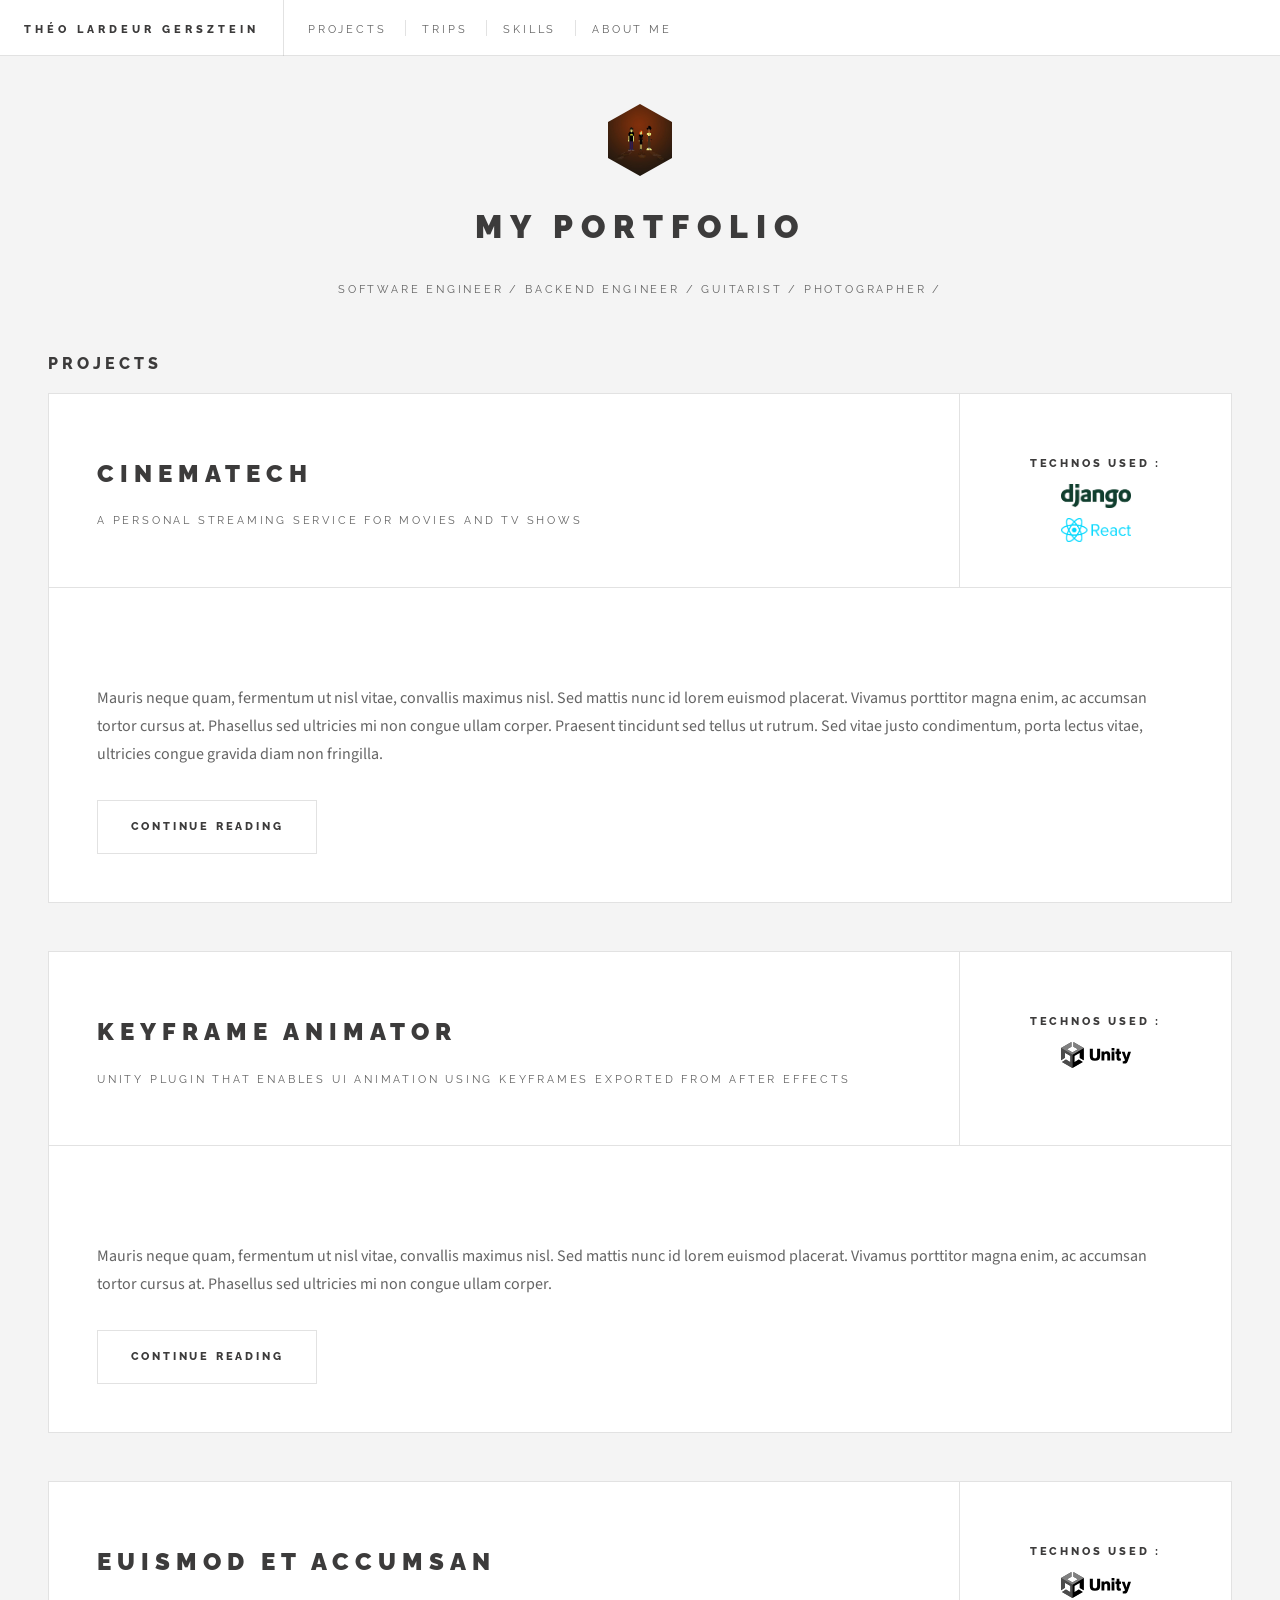
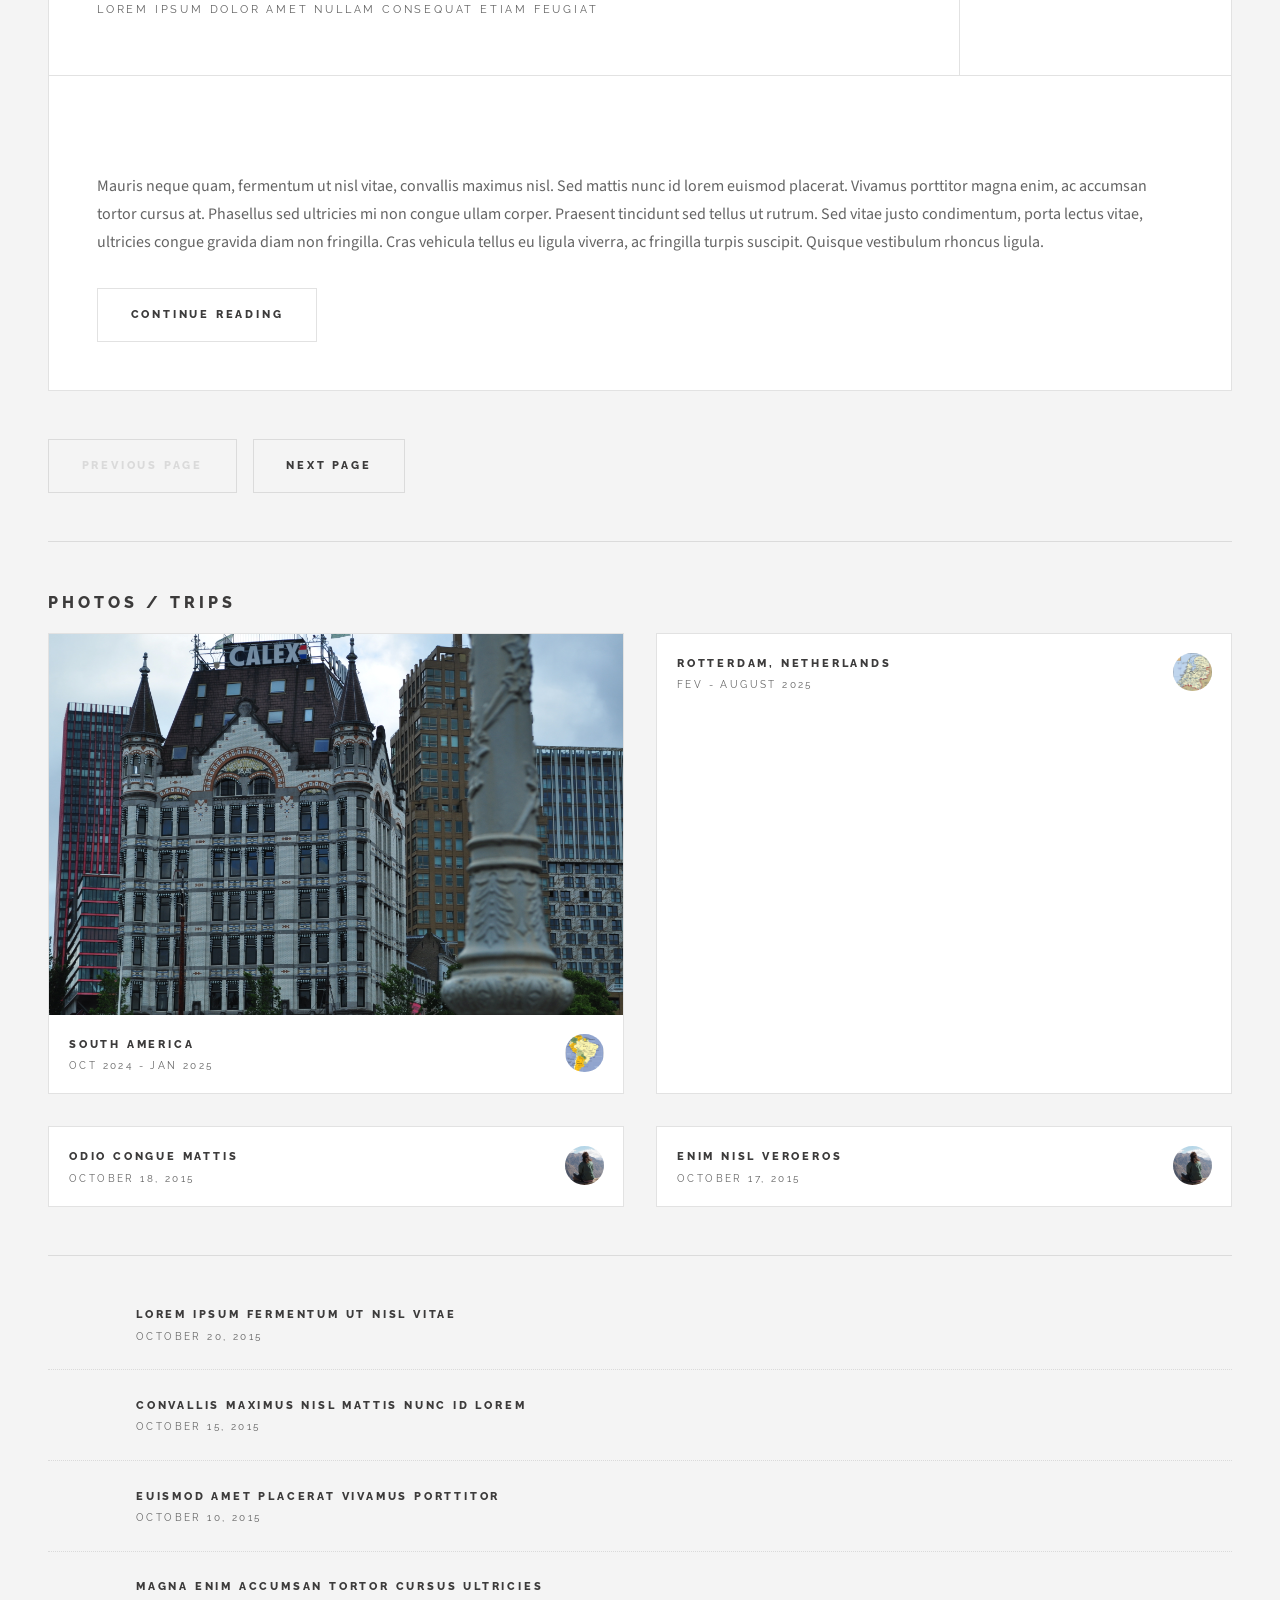
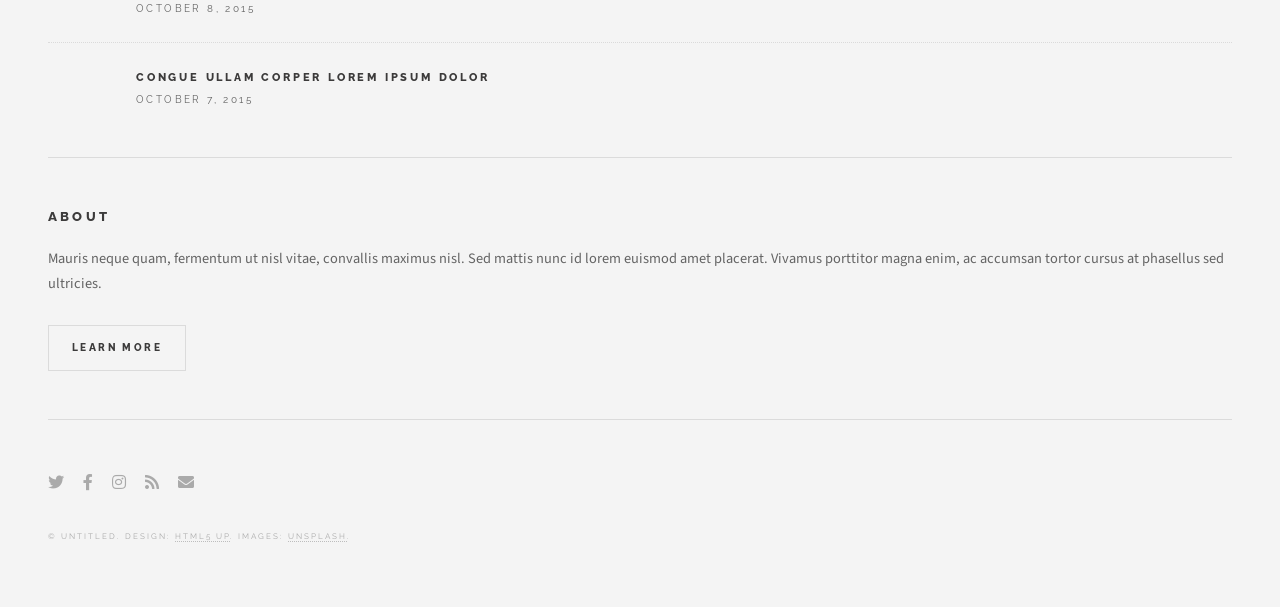
==== index.html @ 02c5ed87 "Removed search and menu" ====
<!DOCTYPE HTML>
<!--
	Future Imperfect by HTML5 UP
	html5up.net | @ajlkn
	Free for personal and commercial use under the CCA 3.0 license (html5up.net/license)
-->
<html>

<head>
	<title>Théo</title>
	<meta charset="utf-8" />
	<meta name="viewport" content="width=device-width, initial-scale=1, user-scalable=no" />
	<link rel="stylesheet" href="assets/css/main.css" />
</head>

<body class="is-preload">

	<!-- Wrapper -->
	<div id="wrapper">

		<!-- Header -->
		<div id="header"></div>

		<script>
			fetch("header.html")
				.then(res => res.text())
				.then(html => {
					document.getElementById("header").innerHTML = html;
				});
		</script>

		<!-- Main -->
		<div id="main">
			<h1>Projects</h1>

			<!-- Post -->
			<article class="post">
				<header>
					<div class="title">
						<h2><a href="single.html">Cinematech</a></h2>
						<p>A personal streaming service for movies and tv shows</p>
					</div>
					<div class="meta">
						<h4 class="name">Technos used : </h4>
						<div class="technos">
							<img src="images/django.png" alt="" />
							<img src="images/react.png" alt="" />
						</div>
				</header>
				<a href="single.html" class="image featured"><img src="images/pic01.jpg" alt="" /></a>
				<p>Mauris neque quam, fermentum ut nisl vitae, convallis maximus nisl. Sed mattis nunc id lorem euismod
					placerat. Vivamus porttitor magna enim, ac accumsan tortor cursus at. Phasellus sed ultricies mi non
					congue ullam corper. Praesent tincidunt sed tellus ut rutrum. Sed vitae justo condimentum, porta
					lectus vitae, ultricies congue gravida diam non fringilla.</p>
				<footer>
					<ul class="actions">
						<li><a href="single.html" class="button large">Continue Reading</a></li>
					</ul>
				</footer>
			</article>

			<!-- Post -->
			<article class="post">
				<header>
					<div class="title">
						<h2><a href="single.html">Keyframe Animator</a></h2>
						<p>Unity plugin that enables UI animation using keyframes exported from After Effects</p>
					</div>
					<div class="meta">
						<h4 class="name">Technos used : </h4>
						<div class="technos">
							<img src="images/unity.svg" alt="" />
						</div>

					</div>
				</header>
				<a href="single.html" class="image featured"><img src="images/pic02.jpg" alt="" /></a>
				<p>Mauris neque quam, fermentum ut nisl vitae, convallis maximus nisl. Sed mattis nunc id lorem euismod
					placerat. Vivamus porttitor magna enim, ac accumsan tortor cursus at. Phasellus sed ultricies mi non
					congue ullam corper.</p>
				<footer>
					<ul class="actions">
						<li><a href="single.html" class="button large">Continue Reading</a></li>
					</ul>
				</footer>
			</article>

			<!-- Post -->
			<article class="post">
				<header>
					<div class="title">
						<h2><a href="single.html">Euismod et accumsan</a></h2>
						<p>Lorem ipsum dolor amet nullam consequat etiam feugiat</p>
					</div>
					<div class="meta">
						<h4 class="name">Technos used : </h4>
						<div class="technos">
							<img src="images/unity.svg" alt="" />
							<img src="images/java.png" alt="" />
						</div>
				</header>
				<a href="single.html" class="image featured"><img src="images/pic03.jpg" alt="" /></a>
				<p>Mauris neque quam, fermentum ut nisl vitae, convallis maximus nisl. Sed mattis nunc id lorem euismod
					placerat. Vivamus porttitor magna enim, ac accumsan tortor cursus at. Phasellus sed ultricies mi non
					congue ullam corper. Praesent tincidunt sed tellus ut rutrum. Sed vitae justo condimentum, porta
					lectus vitae, ultricies congue gravida diam non fringilla. Cras vehicula tellus eu ligula viverra,
					ac fringilla turpis suscipit. Quisque vestibulum rhoncus ligula.</p>
				<footer>
					<ul class="actions">
						<li><a href="single.html" class="button large">Continue Reading</a></li>
					</ul>
				</footer>
			</article>

			<!--
			<div id="template"> </div>
			<script>
				fetch("template.html")
					.then(response => response.text())
					.then(data => {
						document.getElementById("template").innerHTML = data;
					}); 
			</script>
			-->


			<!-- Pagination -->
			<ul class="actions pagination">
				<li><a href="" class="disabled button large previous">Previous Page</a></li>
				<li><a href="#" class="button large next">Next Page</a></li>
			</ul>

		</div>

		<!-- Sidebar -->
		<section id="sidebar">

			<!-- Intro -->
			<section id="intro">
				<a href="#" class="logo"><img src="images/logo.jpg" alt="" /></a>
				<header>
					<h2>My portfolio</h2>
					<p>Software Engineer / Backend Engineer / Guitarist / Photographer / </a></p>
				</header>
			</section>

			<!-- Mini Posts -->
			<section>
				<h1>Photos / Trips</h1>

				<div class="mini-posts">

					<!-- Mini Post -->
					<article class="mini-post">
						<header>
							<h3><a href="single.html">South America</a></h3>
							<time class="published">Oct 2024 - Jan 2025</time>
							<a href="#" class="author"><img src="images/southAmerica.jpg" alt="" /></a>
						</header>
						<a href="single.html" class="image"><img src="images/pic04.jpg" alt="" /></a>
					</article>

					<!-- Mini Post -->
					<article class="mini-post">
						<header>
							<h3><a href="single.html">Rotterdam, Netherlands</a></h3>
							<time class="published">Fev - August 2025</time>
							<a href="#" class="author"><img src="images/netherlands.jpg" alt="" /></a>
						</header>
						<a href="single.html" class="image"><img src="images/pic05.jpg" alt="" /></a>
					</article>

					<!-- Mini Post -->
					<article class="mini-post">
						<header>
							<h3><a href="single.html">Odio congue mattis</a></h3>
							<time class="published">October 18, 2015</time>
							<a href="#" class="author"><img src="images/avatar.jpg" alt="" /></a>
						</header>
						<a href="single.html" class="image"><img src="images/pic06.jpg" alt="" /></a>
					</article>

					<!-- Mini Post -->
					<article class="mini-post">
						<header>
							<h3><a href="single.html">Enim nisl veroeros</a></h3>
							<time class="published">October 17, 2015</time>
							<a href="#" class="author"><img src="images/avatar.jpg" alt="" /></a>
						</header>
						<a href="single.html" class="image"><img src="images/pic07.jpg" alt="" /></a>
					</article>

				</div>
			</section>

			<!-- Posts List -->
			<section>
				<ul class="posts">
					<li>
						<article>
							<header>
								<h3><a href="single.html">Lorem ipsum fermentum ut nisl vitae</a></h3>
								<time class="published" datetime="2015-10-20">October 20, 2015</time>
							</header>
							<a href="single.html" class="image"><img src="images/pic08.jpg" alt="" /></a>
						</article>
					</li>
					<li>
						<article>
							<header>
								<h3><a href="single.html">Convallis maximus nisl mattis nunc id lorem</a></h3>
								<time class="published" datetime="2015-10-15">October 15, 2015</time>
							</header>
							<a href="single.html" class="image"><img src="images/pic09.jpg" alt="" /></a>
						</article>
					</li>
					<li>
						<article>
							<header>
								<h3><a href="single.html">Euismod amet placerat vivamus porttitor</a></h3>
								<time class="published" datetime="2015-10-10">October 10, 2015</time>
							</header>
							<a href="single.html" class="image"><img src="images/pic10.jpg" alt="" /></a>
						</article>
					</li>
					<li>
						<article>
							<header>
								<h3><a href="single.html">Magna enim accumsan tortor cursus ultricies</a></h3>
								<time class="published" datetime="2015-10-08">October 8, 2015</time>
							</header>
							<a href="single.html" class="image"><img src="images/pic11.jpg" alt="" /></a>
						</article>
					</li>
					<li>
						<article>
							<header>
								<h3><a href="single.html">Congue ullam corper lorem ipsum dolor</a></h3>
								<time class="published" datetime="2015-10-06">October 7, 2015</time>
							</header>
							<a href="single.html" class="image"><img src="images/pic12.jpg" alt="" /></a>
						</article>
					</li>
				</ul>
			</section>

			<!-- About -->
			<section class="blurb">
				<h2>About</h2>
				<p>Mauris neque quam, fermentum ut nisl vitae, convallis maximus nisl. Sed mattis nunc id lorem euismod
					amet placerat. Vivamus porttitor magna enim, ac accumsan tortor cursus at phasellus sed ultricies.
				</p>
				<ul class="actions">
					<li><a href="#" class="button">Learn More</a></li>
				</ul>
			</section>

			<!-- Footer -->
			<section id="footer">
				<ul class="icons">
					<li><a href="#" class="icon brands fa-twitter"><span class="label">Twitter</span></a></li>
					<li><a href="#" class="icon brands fa-facebook-f"><span class="label">Facebook</span></a></li>
					<li><a href="#" class="icon brands fa-instagram"><span class="label">Instagram</span></a></li>
					<li><a href="#" class="icon solid fa-rss"><span class="label">RSS</span></a></li>
					<li><a href="#" class="icon solid fa-envelope"><span class="label">Email</span></a></li>
				</ul>
				<p class="copyright">&copy; Untitled. Design: <a href="http://html5up.net">HTML5 UP</a>. Images: <a
						href="http://unsplash.com">Unsplash</a>.</p>
			</section>

		</section>

	</div>

	<!-- Scripts -->
	<script src="assets/js/jquery.min.js"></script>
	<script src="assets/js/browser.min.js"></script>
	<script src="assets/js/breakpoints.min.js"></script>
	<script src="assets/js/util.js"></script>
	<script src="assets/js/main.js"></script>

</body>

</html>
---- assets/css/main.css ----
@import url(fontawesome-all.min.css);
@import url("https://fonts.googleapis.com/css?family=Source+Sans+Pro:400,700|Raleway:400,800,900");

/*
	Future Imperfect by HTML5 UP
	html5up.net | @ajlkn
	Free for personal and commercial use under the CCA 3.0 license (html5up.net/license)
*/

html,
body,
div,
span,
applet,
object,
iframe,
h1,
h2,
h3,
h4,
h5,
h6,
p,
blockquote,
pre,
a,
abbr,
acronym,
address,
big,
cite,
code,
del,
dfn,
em,
img,
ins,
kbd,
q,
s,
samp,
small,
strike,
strong,
sub,
sup,
tt,
var,
b,
u,
i,
center,
dl,
dt,
dd,
ol,
ul,
li,
fieldset,
form,
label,
legend,
table,
caption,
tbody,
tfoot,
thead,
tr,
th,
td,
article,
aside,
canvas,
details,
embed,
figure,
figcaption,
footer,
header,
hgroup,
menu,
nav,
output,
ruby,
section,
summary,
time,
mark,
audio,
video {
	margin: 0;
	padding: 0;
	border: 0;
	font-size: 100%;
	font: inherit;
	vertical-align: baseline;
}

article,
aside,
details,
figcaption,
figure,
footer,
header,
hgroup,
menu,
nav,
section {
	display: block;
}

body {
	line-height: 1;
}

ol,
ul {
	list-style: none;
}

blockquote,
q {
	quotes: none;
}

blockquote:before,
blockquote:after,
q:before,
q:after {
	content: '';
	content: none;
}

table {
	border-collapse: collapse;
	border-spacing: 0;
}

body {
	-webkit-text-size-adjust: none;
}

mark {
	background-color: transparent;
	color: inherit;
}

input::-moz-focus-inner {
	border: 0;
	padding: 0;
}

input,
select,
textarea {
	-moz-appearance: none;
	-webkit-appearance: none;
	-ms-appearance: none;
	appearance: none;
}

/* Basic */

@-ms-viewport {
	width: device-width;
}

body {
	-ms-overflow-style: scrollbar;
}

@media screen and (max-width: 480px) {

	html,
	body {
		min-width: 320px;
	}

}

html {
	box-sizing: border-box;
}

*,
*:before,
*:after {
	box-sizing: inherit;
}

body {
	background: #f4f4f4;
}

body.is-preload *,
body.is-preload *:before,
body.is-preload *:after {
	-moz-animation: none !important;
	-webkit-animation: none !important;
	-ms-animation: none !important;
	animation: none !important;
	-moz-transition: none !important;
	-webkit-transition: none !important;
	-ms-transition: none !important;
	transition: none !important;
}

/* Type */

body,
input,
select,
textarea {
	color: #646464;
	font-family: "Source Sans Pro", Helvetica, sans-serif;
	font-size: 14pt;
	font-weight: 400;
	line-height: 1.75;
}

@media screen and (max-width: 1680px) {

	body,
	input,
	select,
	textarea {
		font-size: 12pt;
	}

}

@media screen and (max-width: 1280px) {

	body,
	input,
	select,
	textarea {
		font-size: 12pt;
	}

}

@media screen and (max-width: 980px) {

	body,
	input,
	select,
	textarea {
		font-size: 12pt;
	}

}

@media screen and (max-width: 736px) {

	body,
	input,
	select,
	textarea {
		font-size: 12pt;
	}

}

@media screen and (max-width: 480px) {

	body,
	input,
	select,
	textarea {
		font-size: 12pt;
	}

}

a {
	-moz-transition: color 0.2s ease, border-bottom-color 0.2s ease;
	-webkit-transition: color 0.2s ease, border-bottom-color 0.2s ease;
	-ms-transition: color 0.2s ease, border-bottom-color 0.2s ease;
	transition: color 0.2s ease, border-bottom-color 0.2s ease;
	border-bottom: dotted 1px rgba(160, 160, 160, 0.65);
	color: inherit;
	text-decoration: none;
}

a:before {
	-moz-transition: color 0.2s ease;
	-webkit-transition: color 0.2s ease;
	-ms-transition: color 0.2s ease;
	transition: color 0.2s ease;
}

a:hover {
	border-bottom-color: transparent;
	color: #2ebaae !important;
}

a:hover:before {
	color: #2ebaae !important;
}

strong,
b {
	color: #3c3b3b;
	font-weight: 700;
}

em,
i {
	font-style: italic;
}

p {
	margin: 0 0 2em 0;
}

h1,
h2,
h3,
h4,
h5,
h6 {
	color: #3c3b3b;
	font-family: "Raleway", Helvetica, sans-serif;
	font-weight: 800;
	letter-spacing: 0.25em;
	line-height: 1.65;
	margin: 0 0 1em 0;
	text-transform: uppercase;
}

h1 a,
h2 a,
h3 a,
h4 a,
h5 a,
h6 a {
	color: inherit;
	border-bottom: 0;
}

h2 {
	font-size: 1.1em;
}

h3 {
	font-size: 0.9em;
}

h4 {
	font-size: 0.7em;
}

h5 {
	font-size: 0.7em;
}

h6 {
	font-size: 0.7em;
}

sub {
	font-size: 0.8em;
	position: relative;
	top: 0.5em;
}

sup {
	font-size: 0.8em;
	position: relative;
	top: -0.5em;
}

blockquote {
	border-left: solid 4px rgba(160, 160, 160, 0.3);
	font-style: italic;
	margin: 0 0 2em 0;
	padding: 0.5em 0 0.5em 2em;
}

code {
	background: rgba(160, 160, 160, 0.075);
	border: solid 1px rgba(160, 160, 160, 0.3);
	font-family: "Courier New", monospace;
	font-size: 0.9em;
	margin: 0 0.25em;
	padding: 0.25em 0.65em;
}

pre {
	-webkit-overflow-scrolling: touch;
	font-family: "Courier New", monospace;
	font-size: 0.9em;
	margin: 0 0 2em 0;
}

pre code {
	display: block;
	line-height: 1.75em;
	padding: 1em 1.5em;
	overflow-x: auto;
}

hr {
	border: 0;
	border-bottom: solid 1px rgba(160, 160, 160, 0.3);
	margin: 2em 0;
}

hr.major {
	margin: 3em 0;
}

.align-left {
	text-align: left;
}

.align-center {
	text-align: center;
}

.align-right {
	text-align: right;
}

/* Row */

.row {
	display: flex;
	flex-wrap: wrap;
	box-sizing: border-box;
	align-items: stretch;
}

.row>* {
	box-sizing: border-box;
}

.row.gtr-uniform>*> :last-child {
	margin-bottom: 0;
}

.row.aln-left {
	justify-content: flex-start;
}

.row.aln-center {
	justify-content: center;
}

.row.aln-right {
	justify-content: flex-end;
}

.row.aln-top {
	align-items: flex-start;
}

.row.aln-middle {
	align-items: center;
}

.row.aln-bottom {
	align-items: flex-end;
}

.row>.imp {
	order: -1;
}

.row>.col-1 {
	width: 8.33333%;
}

.row>.off-1 {
	margin-left: 8.33333%;
}

.row>.col-2 {
	width: 16.66667%;
}

.row>.off-2 {
	margin-left: 16.66667%;
}

.row>.col-3 {
	width: 25%;
}

.row>.off-3 {
	margin-left: 25%;
}

.row>.col-4 {
	width: 33.33333%;
}

.row>.off-4 {
	margin-left: 33.33333%;
}

.row>.col-5 {
	width: 41.66667%;
}

.row>.off-5 {
	margin-left: 41.66667%;
}

.row>.col-6 {
	width: 50%;
}

.row>.off-6 {
	margin-left: 50%;
}

.row>.col-7 {
	width: 58.33333%;
}

.row>.off-7 {
	margin-left: 58.33333%;
}

.row>.col-8 {
	width: 66.66667%;
}

.row>.off-8 {
	margin-left: 66.66667%;
}

.row>.col-9 {
	width: 75%;
}

.row>.off-9 {
	margin-left: 75%;
}

.row>.col-10 {
	width: 83.33333%;
}

.row>.off-10 {
	margin-left: 83.33333%;
}

.row>.col-11 {
	width: 91.66667%;
}

.row>.off-11 {
	margin-left: 91.66667%;
}

.row>.col-12 {
	width: 100%;
}

.row>.off-12 {
	margin-left: 100%;
}

.row.gtr-0 {
	margin-top: 0;
	margin-left: 0em;
}

.row.gtr-0>* {
	padding: 0 0 0 0em;
}

.row.gtr-0.gtr-uniform {
	margin-top: 0em;
}

.row.gtr-0.gtr-uniform>* {
	padding-top: 0em;
}

.row.gtr-25 {
	margin-top: 0;
	margin-left: -0.25em;
}

.row.gtr-25>* {
	padding: 0 0 0 0.25em;
}

.row.gtr-25.gtr-uniform {
	margin-top: -0.25em;
}

.row.gtr-25.gtr-uniform>* {
	padding-top: 0.25em;
}

.row.gtr-50 {
	margin-top: 0;
	margin-left: -0.5em;
}

.row.gtr-50>* {
	padding: 0 0 0 0.5em;
}

.row.gtr-50.gtr-uniform {
	margin-top: -0.5em;
}

.row.gtr-50.gtr-uniform>* {
	padding-top: 0.5em;
}

.row {
	margin-top: 0;
	margin-left: -1em;
}

.row>* {
	padding: 0 0 0 1em;
}

.row.gtr-uniform {
	margin-top: -1em;
}

.row.gtr-uniform>* {
	padding-top: 1em;
}

.row.gtr-150 {
	margin-top: 0;
	margin-left: -1.5em;
}

.row.gtr-150>* {
	padding: 0 0 0 1.5em;
}

.row.gtr-150.gtr-uniform {
	margin-top: -1.5em;
}

.row.gtr-150.gtr-uniform>* {
	padding-top: 1.5em;
}

.row.gtr-200 {
	margin-top: 0;
	margin-left: -2em;
}

.row.gtr-200>* {
	padding: 0 0 0 2em;
}

.row.gtr-200.gtr-uniform {
	margin-top: -2em;
}

.row.gtr-200.gtr-uniform>* {
	padding-top: 2em;
}

@media screen and (max-width: 1680px) {

	.row {
		display: flex;
		flex-wrap: wrap;
		box-sizing: border-box;
		align-items: stretch;
	}

	.row>* {
		box-sizing: border-box;
	}

	.row.gtr-uniform>*> :last-child {
		margin-bottom: 0;
	}

	.row.aln-left {
		justify-content: flex-start;
	}

	.row.aln-center {
		justify-content: center;
	}

	.row.aln-right {
		justify-content: flex-end;
	}

	.row.aln-top {
		align-items: flex-start;
	}

	.row.aln-middle {
		align-items: center;
	}

	.row.aln-bottom {
		align-items: flex-end;
	}

	.row>.imp-xlarge {
		order: -1;
	}

	.row>.col-1-xlarge {
		width: 8.33333%;
	}

	.row>.off-1-xlarge {
		margin-left: 8.33333%;
	}

	.row>.col-2-xlarge {
		width: 16.66667%;
	}

	.row>.off-2-xlarge {
		margin-left: 16.66667%;
	}

	.row>.col-3-xlarge {
		width: 25%;
	}

	.row>.off-3-xlarge {
		margin-left: 25%;
	}

	.row>.col-4-xlarge {
		width: 33.33333%;
	}

	.row>.off-4-xlarge {
		margin-left: 33.33333%;
	}

	.row>.col-5-xlarge {
		width: 41.66667%;
	}

	.row>.off-5-xlarge {
		margin-left: 41.66667%;
	}

	.row>.col-6-xlarge {
		width: 50%;
	}

	.row>.off-6-xlarge {
		margin-left: 50%;
	}

	.row>.col-7-xlarge {
		width: 58.33333%;
	}

	.row>.off-7-xlarge {
		margin-left: 58.33333%;
	}

	.row>.col-8-xlarge {
		width: 66.66667%;
	}

	.row>.off-8-xlarge {
		margin-left: 66.66667%;
	}

	.row>.col-9-xlarge {
		width: 75%;
	}

	.row>.off-9-xlarge {
		margin-left: 75%;
	}

	.row>.col-10-xlarge {
		width: 83.33333%;
	}

	.row>.off-10-xlarge {
		margin-left: 83.33333%;
	}

	.row>.col-11-xlarge {
		width: 91.66667%;
	}

	.row>.off-11-xlarge {
		margin-left: 91.66667%;
	}

	.row>.col-12-xlarge {
		width: 100%;
	}

	.row>.off-12-xlarge {
		margin-left: 100%;
	}

	.row.gtr-0 {
		margin-top: 0;
		margin-left: 0em;
	}

	.row.gtr-0>* {
		padding: 0 0 0 0em;
	}

	.row.gtr-0.gtr-uniform {
		margin-top: 0em;
	}

	.row.gtr-0.gtr-uniform>* {
		padding-top: 0em;
	}

	.row.gtr-25 {
		margin-top: 0;
		margin-left: -0.25em;
	}

	.row.gtr-25>* {
		padding: 0 0 0 0.25em;
	}

	.row.gtr-25.gtr-uniform {
		margin-top: -0.25em;
	}

	.row.gtr-25.gtr-uniform>* {
		padding-top: 0.25em;
	}

	.row.gtr-50 {
		margin-top: 0;
		margin-left: -0.5em;
	}

	.row.gtr-50>* {
		padding: 0 0 0 0.5em;
	}

	.row.gtr-50.gtr-uniform {
		margin-top: -0.5em;
	}

	.row.gtr-50.gtr-uniform>* {
		padding-top: 0.5em;
	}

	.row {
		margin-top: 0;
		margin-left: -1em;
	}

	.row>* {
		padding: 0 0 0 1em;
	}

	.row.gtr-uniform {
		margin-top: -1em;
	}

	.row.gtr-uniform>* {
		padding-top: 1em;
	}

	.row.gtr-150 {
		margin-top: 0;
		margin-left: -1.5em;
	}

	.row.gtr-150>* {
		padding: 0 0 0 1.5em;
	}

	.row.gtr-150.gtr-uniform {
		margin-top: -1.5em;
	}

	.row.gtr-150.gtr-uniform>* {
		padding-top: 1.5em;
	}

	.row.gtr-200 {
		margin-top: 0;
		margin-left: -2em;
	}

	.row.gtr-200>* {
		padding: 0 0 0 2em;
	}

	.row.gtr-200.gtr-uniform {
		margin-top: -2em;
	}

	.row.gtr-200.gtr-uniform>* {
		padding-top: 2em;
	}

}

@media screen and (max-width: 1280px) {

	.row {
		display: flex;
		flex-wrap: wrap;
		box-sizing: border-box;
		align-items: stretch;
	}

	.row>* {
		box-sizing: border-box;
	}

	.row.gtr-uniform>*> :last-child {
		margin-bottom: 0;
	}

	.row.aln-left {
		justify-content: flex-start;
	}

	.row.aln-center {
		justify-content: center;
	}

	.row.aln-right {
		justify-content: flex-end;
	}

	.row.aln-top {
		align-items: flex-start;
	}

	.row.aln-middle {
		align-items: center;
	}

	.row.aln-bottom {
		align-items: flex-end;
	}

	.row>.imp-large {
		order: -1;
	}

	.row>.col-1-large {
		width: 8.33333%;
	}

	.row>.off-1-large {
		margin-left: 8.33333%;
	}

	.row>.col-2-large {
		width: 16.66667%;
	}

	.row>.off-2-large {
		margin-left: 16.66667%;
	}

	.row>.col-3-large {
		width: 25%;
	}

	.row>.off-3-large {
		margin-left: 25%;
	}

	.row>.col-4-large {
		width: 33.33333%;
	}

	.row>.off-4-large {
		margin-left: 33.33333%;
	}

	.row>.col-5-large {
		width: 41.66667%;
	}

	.row>.off-5-large {
		margin-left: 41.66667%;
	}

	.row>.col-6-large {
		width: 50%;
	}

	.row>.off-6-large {
		margin-left: 50%;
	}

	.row>.col-7-large {
		width: 58.33333%;
	}

	.row>.off-7-large {
		margin-left: 58.33333%;
	}

	.row>.col-8-large {
		width: 66.66667%;
	}

	.row>.off-8-large {
		margin-left: 66.66667%;
	}

	.row>.col-9-large {
		width: 75%;
	}

	.row>.off-9-large {
		margin-left: 75%;
	}

	.row>.col-10-large {
		width: 83.33333%;
	}

	.row>.off-10-large {
		margin-left: 83.33333%;
	}

	.row>.col-11-large {
		width: 91.66667%;
	}

	.row>.off-11-large {
		margin-left: 91.66667%;
	}

	.row>.col-12-large {
		width: 100%;
	}

	.row>.off-12-large {
		margin-left: 100%;
	}

	.row.gtr-0 {
		margin-top: 0;
		margin-left: 0em;
	}

	.row.gtr-0>* {
		padding: 0 0 0 0em;
	}

	.row.gtr-0.gtr-uniform {
		margin-top: 0em;
	}

	.row.gtr-0.gtr-uniform>* {
		padding-top: 0em;
	}

	.row.gtr-25 {
		margin-top: 0;
		margin-left: -0.25em;
	}

	.row.gtr-25>* {
		padding: 0 0 0 0.25em;
	}

	.row.gtr-25.gtr-uniform {
		margin-top: -0.25em;
	}

	.row.gtr-25.gtr-uniform>* {
		padding-top: 0.25em;
	}

	.row.gtr-50 {
		margin-top: 0;
		margin-left: -0.5em;
	}

	.row.gtr-50>* {
		padding: 0 0 0 0.5em;
	}

	.row.gtr-50.gtr-uniform {
		margin-top: -0.5em;
	}

	.row.gtr-50.gtr-uniform>* {
		padding-top: 0.5em;
	}

	.row {
		margin-top: 0;
		margin-left: -1em;
	}

	.row>* {
		padding: 0 0 0 1em;
	}

	.row.gtr-uniform {
		margin-top: -1em;
	}

	.row.gtr-uniform>* {
		padding-top: 1em;
	}

	.row.gtr-150 {
		margin-top: 0;
		margin-left: -1.5em;
	}

	.row.gtr-150>* {
		padding: 0 0 0 1.5em;
	}

	.row.gtr-150.gtr-uniform {
		margin-top: -1.5em;
	}

	.row.gtr-150.gtr-uniform>* {
		padding-top: 1.5em;
	}

	.row.gtr-200 {
		margin-top: 0;
		margin-left: -2em;
	}

	.row.gtr-200>* {
		padding: 0 0 0 2em;
	}

	.row.gtr-200.gtr-uniform {
		margin-top: -2em;
	}

	.row.gtr-200.gtr-uniform>* {
		padding-top: 2em;
	}

}

@media screen and (max-width: 980px) {

	.row {
		display: flex;
		flex-wrap: wrap;
		box-sizing: border-box;
		align-items: stretch;
	}

	.row>* {
		box-sizing: border-box;
	}

	.row.gtr-uniform>*> :last-child {
		margin-bottom: 0;
	}

	.row.aln-left {
		justify-content: flex-start;
	}

	.row.aln-center {
		justify-content: center;
	}

	.row.aln-right {
		justify-content: flex-end;
	}

	.row.aln-top {
		align-items: flex-start;
	}

	.row.aln-middle {
		align-items: center;
	}

	.row.aln-bottom {
		align-items: flex-end;
	}

	.row>.imp-medium {
		order: -1;
	}

	.row>.col-1-medium {
		width: 8.33333%;
	}

	.row>.off-1-medium {
		margin-left: 8.33333%;
	}

	.row>.col-2-medium {
		width: 16.66667%;
	}

	.row>.off-2-medium {
		margin-left: 16.66667%;
	}

	.row>.col-3-medium {
		width: 25%;
	}

	.row>.off-3-medium {
		margin-left: 25%;
	}

	.row>.col-4-medium {
		width: 33.33333%;
	}

	.row>.off-4-medium {
		margin-left: 33.33333%;
	}

	.row>.col-5-medium {
		width: 41.66667%;
	}

	.row>.off-5-medium {
		margin-left: 41.66667%;
	}

	.row>.col-6-medium {
		width: 50%;
	}

	.row>.off-6-medium {
		margin-left: 50%;
	}

	.row>.col-7-medium {
		width: 58.33333%;
	}

	.row>.off-7-medium {
		margin-left: 58.33333%;
	}

	.row>.col-8-medium {
		width: 66.66667%;
	}

	.row>.off-8-medium {
		margin-left: 66.66667%;
	}

	.row>.col-9-medium {
		width: 75%;
	}

	.row>.off-9-medium {
		margin-left: 75%;
	}

	.row>.col-10-medium {
		width: 83.33333%;
	}

	.row>.off-10-medium {
		margin-left: 83.33333%;
	}

	.row>.col-11-medium {
		width: 91.66667%;
	}

	.row>.off-11-medium {
		margin-left: 91.66667%;
	}

	.row>.col-12-medium {
		width: 100%;
	}

	.row>.off-12-medium {
		margin-left: 100%;
	}

	.row.gtr-0 {
		margin-top: 0;
		margin-left: 0em;
	}

	.row.gtr-0>* {
		padding: 0 0 0 0em;
	}

	.row.gtr-0.gtr-uniform {
		margin-top: 0em;
	}

	.row.gtr-0.gtr-uniform>* {
		padding-top: 0em;
	}

	.row.gtr-25 {
		margin-top: 0;
		margin-left: -0.25em;
	}

	.row.gtr-25>* {
		padding: 0 0 0 0.25em;
	}

	.row.gtr-25.gtr-uniform {
		margin-top: -0.25em;
	}

	.row.gtr-25.gtr-uniform>* {
		padding-top: 0.25em;
	}

	.row.gtr-50 {
		margin-top: 0;
		margin-left: -0.5em;
	}

	.row.gtr-50>* {
		padding: 0 0 0 0.5em;
	}

	.row.gtr-50.gtr-uniform {
		margin-top: -0.5em;
	}

	.row.gtr-50.gtr-uniform>* {
		padding-top: 0.5em;
	}

	.row {
		margin-top: 0;
		margin-left: -1em;
	}

	.row>* {
		padding: 0 0 0 1em;
	}

	.row.gtr-uniform {
		margin-top: -1em;
	}

	.row.gtr-uniform>* {
		padding-top: 1em;
	}

	.row.gtr-150 {
		margin-top: 0;
		margin-left: -1.5em;
	}

	.row.gtr-150>* {
		padding: 0 0 0 1.5em;
	}

	.row.gtr-150.gtr-uniform {
		margin-top: -1.5em;
	}

	.row.gtr-150.gtr-uniform>* {
		padding-top: 1.5em;
	}

	.row.gtr-200 {
		margin-top: 0;
		margin-left: -2em;
	}

	.row.gtr-200>* {
		padding: 0 0 0 2em;
	}

	.row.gtr-200.gtr-uniform {
		margin-top: -2em;
	}

	.row.gtr-200.gtr-uniform>* {
		padding-top: 2em;
	}

}

@media screen and (max-width: 736px) {

	.row {
		display: flex;
		flex-wrap: wrap;
		box-sizing: border-box;
		align-items: stretch;
	}

	.row>* {
		box-sizing: border-box;
	}

	.row.gtr-uniform>*> :last-child {
		margin-bottom: 0;
	}

	.row.aln-left {
		justify-content: flex-start;
	}

	.row.aln-center {
		justify-content: center;
	}

	.row.aln-right {
		justify-content: flex-end;
	}

	.row.aln-top {
		align-items: flex-start;
	}

	.row.aln-middle {
		align-items: center;
	}

	.row.aln-bottom {
		align-items: flex-end;
	}

	.row>.imp-small {
		order: -1;
	}

	.row>.col-1-small {
		width: 8.33333%;
	}

	.row>.off-1-small {
		margin-left: 8.33333%;
	}

	.row>.col-2-small {
		width: 16.66667%;
	}

	.row>.off-2-small {
		margin-left: 16.66667%;
	}

	.row>.col-3-small {
		width: 25%;
	}

	.row>.off-3-small {
		margin-left: 25%;
	}

	.row>.col-4-small {
		width: 33.33333%;
	}

	.row>.off-4-small {
		margin-left: 33.33333%;
	}

	.row>.col-5-small {
		width: 41.66667%;
	}

	.row>.off-5-small {
		margin-left: 41.66667%;
	}

	.row>.col-6-small {
		width: 50%;
	}

	.row>.off-6-small {
		margin-left: 50%;
	}

	.row>.col-7-small {
		width: 58.33333%;
	}

	.row>.off-7-small {
		margin-left: 58.33333%;
	}

	.row>.col-8-small {
		width: 66.66667%;
	}

	.row>.off-8-small {
		margin-left: 66.66667%;
	}

	.row>.col-9-small {
		width: 75%;
	}

	.row>.off-9-small {
		margin-left: 75%;
	}

	.row>.col-10-small {
		width: 83.33333%;
	}

	.row>.off-10-small {
		margin-left: 83.33333%;
	}

	.row>.col-11-small {
		width: 91.66667%;
	}

	.row>.off-11-small {
		margin-left: 91.66667%;
	}

	.row>.col-12-small {
		width: 100%;
	}

	.row>.off-12-small {
		margin-left: 100%;
	}

	.row.gtr-0 {
		margin-top: 0;
		margin-left: 0em;
	}

	.row.gtr-0>* {
		padding: 0 0 0 0em;
	}

	.row.gtr-0.gtr-uniform {
		margin-top: 0em;
	}

	.row.gtr-0.gtr-uniform>* {
		padding-top: 0em;
	}

	.row.gtr-25 {
		margin-top: 0;
		margin-left: -0.25em;
	}

	.row.gtr-25>* {
		padding: 0 0 0 0.25em;
	}

	.row.gtr-25.gtr-uniform {
		margin-top: -0.25em;
	}

	.row.gtr-25.gtr-uniform>* {
		padding-top: 0.25em;
	}

	.row.gtr-50 {
		margin-top: 0;
		margin-left: -0.5em;
	}

	.row.gtr-50>* {
		padding: 0 0 0 0.5em;
	}

	.row.gtr-50.gtr-uniform {
		margin-top: -0.5em;
	}

	.row.gtr-50.gtr-uniform>* {
		padding-top: 0.5em;
	}

	.row {
		margin-top: 0;
		margin-left: -1em;
	}

	.row>* {
		padding: 0 0 0 1em;
	}

	.row.gtr-uniform {
		margin-top: -1em;
	}

	.row.gtr-uniform>* {
		padding-top: 1em;
	}

	.row.gtr-150 {
		margin-top: 0;
		margin-left: -1.5em;
	}

	.row.gtr-150>* {
		padding: 0 0 0 1.5em;
	}

	.row.gtr-150.gtr-uniform {
		margin-top: -1.5em;
	}

	.row.gtr-150.gtr-uniform>* {
		padding-top: 1.5em;
	}

	.row.gtr-200 {
		margin-top: 0;
		margin-left: -2em;
	}

	.row.gtr-200>* {
		padding: 0 0 0 2em;
	}

	.row.gtr-200.gtr-uniform {
		margin-top: -2em;
	}

	.row.gtr-200.gtr-uniform>* {
		padding-top: 2em;
	}

}

@media screen and (max-width: 480px) {

	.row {
		display: flex;
		flex-wrap: wrap;
		box-sizing: border-box;
		align-items: stretch;
	}

	.row>* {
		box-sizing: border-box;
	}

	.row.gtr-uniform>*> :last-child {
		margin-bottom: 0;
	}

	.row.aln-left {
		justify-content: flex-start;
	}

	.row.aln-center {
		justify-content: center;
	}

	.row.aln-right {
		justify-content: flex-end;
	}

	.row.aln-top {
		align-items: flex-start;
	}

	.row.aln-middle {
		align-items: center;
	}

	.row.aln-bottom {
		align-items: flex-end;
	}

	.row>.imp-xsmall {
		order: -1;
	}

	.row>.col-1-xsmall {
		width: 8.33333%;
	}

	.row>.off-1-xsmall {
		margin-left: 8.33333%;
	}

	.row>.col-2-xsmall {
		width: 16.66667%;
	}

	.row>.off-2-xsmall {
		margin-left: 16.66667%;
	}

	.row>.col-3-xsmall {
		width: 25%;
	}

	.row>.off-3-xsmall {
		margin-left: 25%;
	}

	.row>.col-4-xsmall {
		width: 33.33333%;
	}

	.row>.off-4-xsmall {
		margin-left: 33.33333%;
	}

	.row>.col-5-xsmall {
		width: 41.66667%;
	}

	.row>.off-5-xsmall {
		margin-left: 41.66667%;
	}

	.row>.col-6-xsmall {
		width: 50%;
	}

	.row>.off-6-xsmall {
		margin-left: 50%;
	}

	.row>.col-7-xsmall {
		width: 58.33333%;
	}

	.row>.off-7-xsmall {
		margin-left: 58.33333%;
	}

	.row>.col-8-xsmall {
		width: 66.66667%;
	}

	.row>.off-8-xsmall {
		margin-left: 66.66667%;
	}

	.row>.col-9-xsmall {
		width: 75%;
	}

	.row>.off-9-xsmall {
		margin-left: 75%;
	}

	.row>.col-10-xsmall {
		width: 83.33333%;
	}

	.row>.off-10-xsmall {
		margin-left: 83.33333%;
	}

	.row>.col-11-xsmall {
		width: 91.66667%;
	}

	.row>.off-11-xsmall {
		margin-left: 91.66667%;
	}

	.row>.col-12-xsmall {
		width: 100%;
	}

	.row>.off-12-xsmall {
		margin-left: 100%;
	}

	.row.gtr-0 {
		margin-top: 0;
		margin-left: 0em;
	}

	.row.gtr-0>* {
		padding: 0 0 0 0em;
	}

	.row.gtr-0.gtr-uniform {
		margin-top: 0em;
	}

	.row.gtr-0.gtr-uniform>* {
		padding-top: 0em;
	}

	.row.gtr-25 {
		margin-top: 0;
		margin-left: -0.25em;
	}

	.row.gtr-25>* {
		padding: 0 0 0 0.25em;
	}

	.row.gtr-25.gtr-uniform {
		margin-top: -0.25em;
	}

	.row.gtr-25.gtr-uniform>* {
		padding-top: 0.25em;
	}

	.row.gtr-50 {
		margin-top: 0;
		margin-left: -0.5em;
	}

	.row.gtr-50>* {
		padding: 0 0 0 0.5em;
	}

	.row.gtr-50.gtr-uniform {
		margin-top: -0.5em;
	}

	.row.gtr-50.gtr-uniform>* {
		padding-top: 0.5em;
	}

	.row {
		margin-top: 0;
		margin-left: -1em;
	}

	.row>* {
		padding: 0 0 0 1em;
	}

	.row.gtr-uniform {
		margin-top: -1em;
	}

	.row.gtr-uniform>* {
		padding-top: 1em;
	}

	.row.gtr-150 {
		margin-top: 0;
		margin-left: -1.5em;
	}

	.row.gtr-150>* {
		padding: 0 0 0 1.5em;
	}

	.row.gtr-150.gtr-uniform {
		margin-top: -1.5em;
	}

	.row.gtr-150.gtr-uniform>* {
		padding-top: 1.5em;
	}

	.row.gtr-200 {
		margin-top: 0;
		margin-left: -2em;
	}

	.row.gtr-200>* {
		padding: 0 0 0 2em;
	}

	.row.gtr-200.gtr-uniform {
		margin-top: -2em;
	}

	.row.gtr-200.gtr-uniform>* {
		padding-top: 2em;
	}

}

/* Author */

.author {
	display: -moz-flex;
	display: -webkit-flex;
	display: -ms-flex;
	display: flex;
	-moz-flex-direction: row;
	-webkit-flex-direction: row;
	-ms-flex-direction: row;
	flex-direction: row;
	-moz-align-items: center;
	-webkit-align-items: center;
	-ms-align-items: center;
	align-items: center;
	-moz-justify-content: -moz-flex-end;
	-webkit-justify-content: -webkit-flex-end;
	-ms-justify-content: -ms-flex-end;
	justify-content: flex-end;
	border-bottom: 0;
	font-family: "Raleway", Helvetica, sans-serif;
	font-size: 0.6em;
	font-weight: 400;
	letter-spacing: 0.25em;
	text-transform: uppercase;
	white-space: nowrap;
}

.author .name {
	-moz-transition: border-bottom-color 0.2s ease;
	-webkit-transition: border-bottom-color 0.2s ease;
	-ms-transition: border-bottom-color 0.2s ease;
	transition: border-bottom-color 0.2s ease;
	border-bottom: dotted 1px rgba(160, 160, 160, 0.65);
	display: block;
	margin: 0 1.5em 0 0;
}

.author img {
	border-radius: 100%;
	display: block;
	width: 4em;
}

.author:hover .name {
	border-bottom-color: transparent;
}

/* Blurb */

.blurb h2 {
	font-size: 0.8em;
	margin: 0 0 1.5em 0;
}

.blurb h3 {
	font-size: 0.7em;
}

.blurb p {
	font-size: 0.9em;
}

/* Box */

.box {
	border: solid 1px rgba(160, 160, 160, 0.3);
	margin-bottom: 2em;
	padding: 1.5em;
}

.box> :last-child,
.box> :last-child> :last-child,
.box> :last-child> :last-child> :last-child {
	margin-bottom: 0;
}

.box.alt {
	border: 0;
	border-radius: 0;
	padding: 0;
}

/* Button */

input[type="submit"],
input[type="reset"],
input[type="button"],
button,
.button {
	-moz-appearance: none;
	-webkit-appearance: none;
	-ms-appearance: none;
	appearance: none;
	-moz-transition: background-color 0.2s ease, box-shadow 0.2s ease, color 0.2s ease;
	-webkit-transition: background-color 0.2s ease, box-shadow 0.2s ease, color 0.2s ease;
	-ms-transition: background-color 0.2s ease, box-shadow 0.2s ease, color 0.2s ease;
	transition: background-color 0.2s ease, box-shadow 0.2s ease, color 0.2s ease;
	background-color: transparent;
	border: 0;
	box-shadow: inset 0 0 0 1px rgba(160, 160, 160, 0.3);
	color: #3c3b3b !important;
	cursor: pointer;
	display: inline-block;
	font-family: "Raleway", Helvetica, sans-serif;
	font-size: 0.6em;
	font-weight: 800;
	height: 4.8125em;
	letter-spacing: 0.25em;
	line-height: 4.8125em;
	padding: 0 2.5em;
	text-align: center;
	text-decoration: none;
	text-transform: uppercase;
	white-space: nowrap;
}

input[type="submit"]:hover,
input[type="reset"]:hover,
input[type="button"]:hover,
button:hover,
.button:hover {
	box-shadow: inset 0 0 0 1px #2ebaae;
	color: #2ebaae !important;
}

input[type="submit"]:hover:active,
input[type="reset"]:hover:active,
input[type="button"]:hover:active,
button:hover:active,
.button:hover:active {
	background-color: rgba(46, 186, 174, 0.05);
}

input[type="submit"]:before,
input[type="submit"]:after,
input[type="reset"]:before,
input[type="reset"]:after,
input[type="button"]:before,
input[type="button"]:after,
button:before,
button:after,
.button:before,
.button:after {
	color: #aaaaaa;
	position: relative;
}

input[type="submit"]:before,
input[type="reset"]:before,
input[type="button"]:before,
button:before,
.button:before {
	left: -1em;
	padding: 0 0 0 0.75em;
}

input[type="submit"]:after,
input[type="reset"]:after,
input[type="button"]:after,
button:after,
.button:after {
	left: 1em;
	padding: 0 0.75em 0 0;
}

input[type="submit"].fit,
input[type="reset"].fit,
input[type="button"].fit,
button.fit,
.button.fit {
	width: 100%;
}

input[type="submit"].large,
input[type="reset"].large,
input[type="button"].large,
button.large,
.button.large {
	font-size: 0.7em;
	padding: 0 3em;
}

input[type="submit"].small,
input[type="reset"].small,
input[type="button"].small,
button.small,
.button.small {
	font-size: 0.5em;
}

input[type="submit"].disabled,
input[type="submit"]:disabled,
input[type="reset"].disabled,
input[type="reset"]:disabled,
input[type="button"].disabled,
input[type="button"]:disabled,
button.disabled,
button:disabled,
.button.disabled,
.button:disabled {
	pointer-events: none;
	color: rgba(160, 160, 160, 0.3) !important;
}

input[type="submit"].disabled:before,
input[type="submit"]:disabled:before,
input[type="reset"].disabled:before,
input[type="reset"]:disabled:before,
input[type="button"].disabled:before,
input[type="button"]:disabled:before,
button.disabled:before,
button:disabled:before,
.button.disabled:before,
.button:disabled:before {
	color: rgba(160, 160, 160, 0.3) !important;
}

/* Form */

form {
	margin: 0 0 2em 0;
}

form.search {
	text-decoration: none;
	position: relative;
}

form.search:before {
	-moz-osx-font-smoothing: grayscale;
	-webkit-font-smoothing: antialiased;
	display: inline-block;
	font-style: normal;
	font-variant: normal;
	text-rendering: auto;
	line-height: 1;
	text-transform: none !important;
	font-family: 'Font Awesome 5 Free';
	font-weight: 900;
}

form.search:before {
	color: #aaaaaa;
	content: '\f002';
	display: block;
	height: 2.75em;
	left: 0;
	line-height: 2.75em;
	position: absolute;
	text-align: center;
	top: 0;
	width: 2.5em;
}

form.search>input:first-child {
	padding-left: 2.5em;
}

label {
	color: #3c3b3b;
	display: block;
	font-size: 0.9em;
	font-weight: 700;
	margin: 0 0 1em 0;
}

input[type="text"],
input[type="password"],
input[type="email"],
input[type="tel"],
select,
textarea {
	-moz-appearance: none;
	-webkit-appearance: none;
	-ms-appearance: none;
	appearance: none;
	background: rgba(160, 160, 160, 0.075);
	border: none;
	border: solid 1px rgba(160, 160, 160, 0.3);
	border-radius: 0;
	color: inherit;
	display: block;
	outline: 0;
	padding: 0 1em;
	text-decoration: none;
	width: 100%;
}

input[type="text"]:invalid,
input[type="password"]:invalid,
input[type="email"]:invalid,
input[type="tel"]:invalid,
select:invalid,
textarea:invalid {
	box-shadow: none;
}

input[type="text"]:focus,
input[type="password"]:focus,
input[type="email"]:focus,
input[type="tel"]:focus,
select:focus,
textarea:focus {
	border-color: #2ebaae;
	box-shadow: inset 0 0 0 1px #2ebaae;
}

.select-wrapper {
	text-decoration: none;
	display: block;
	position: relative;
}

.select-wrapper:before {
	-moz-osx-font-smoothing: grayscale;
	-webkit-font-smoothing: antialiased;
	display: inline-block;
	font-style: normal;
	font-variant: normal;
	text-rendering: auto;
	line-height: 1;
	text-transform: none !important;
	font-family: 'Font Awesome 5 Free';
	font-weight: 900;
}

.select-wrapper:before {
	color: rgba(160, 160, 160, 0.3);
	content: '\f078';
	display: block;
	height: 2.75em;
	line-height: 2.75em;
	pointer-events: none;
	position: absolute;
	right: 0;
	text-align: center;
	top: 0;
	width: 2.75em;
}

.select-wrapper select::-ms-expand {
	display: none;
}

select {
	background-image: url("data:image/svg+xml;charset=utf8,%3Csvg xmlns='http://www.w3.org/2000/svg' width='40' height='40' preserveAspectRatio='none' viewBox='0 0 40 40'%3E%3Cpath d='M9.4,12.3l10.4,10.4l10.4-10.4c0.2-0.2,0.5-0.4,0.9-0.4c0.3,0,0.6,0.1,0.9,0.4l3.3,3.3c0.2,0.2,0.4,0.5,0.4,0.9 c0,0.4-0.1,0.6-0.4,0.9L20.7,31.9c-0.2,0.2-0.5,0.4-0.9,0.4c-0.3,0-0.6-0.1-0.9-0.4L4.3,17.3c-0.2-0.2-0.4-0.5-0.4-0.9 c0-0.4,0.1-0.6,0.4-0.9l3.3-3.3c0.2-0.2,0.5-0.4,0.9-0.4S9.1,12.1,9.4,12.3z' fill='rgba(160, 160, 160, 0.3)' /%3E%3C/svg%3E");
	background-size: 1.25rem;
	background-repeat: no-repeat;
	background-position: calc(100% - 1rem) center;
	height: 2.75em;
	padding-right: 2.75em;
	text-overflow: ellipsis;
}

select option {
	color: #3c3b3b;
	background: #ffffff;
}

select:focus::-ms-value {
	background-color: transparent;
}

select::-ms-expand {
	display: none;
}

input[type="text"],
input[type="password"],
input[type="email"],
select {
	height: 2.75em;
}

textarea {
	padding: 0.75em 1em;
}

input[type="checkbox"],
input[type="radio"] {
	-moz-appearance: none;
	-webkit-appearance: none;
	-ms-appearance: none;
	appearance: none;
	display: block;
	float: left;
	margin-right: -2em;
	opacity: 0;
	width: 1em;
	z-index: -1;
}

input[type="checkbox"]+label,
input[type="radio"]+label {
	text-decoration: none;
	color: #646464;
	cursor: pointer;
	display: inline-block;
	font-size: 1em;
	font-weight: 400;
	padding-left: 2.4em;
	padding-right: 0.75em;
	position: relative;
}

input[type="checkbox"]+label:before,
input[type="radio"]+label:before {
	-moz-osx-font-smoothing: grayscale;
	-webkit-font-smoothing: antialiased;
	display: inline-block;
	font-style: normal;
	font-variant: normal;
	text-rendering: auto;
	line-height: 1;
	text-transform: none !important;
	font-family: 'Font Awesome 5 Free';
	font-weight: 900;
}

input[type="checkbox"]+label:before,
input[type="radio"]+label:before {
	background: rgba(160, 160, 160, 0.075);
	border: solid 1px rgba(160, 160, 160, 0.3);
	content: '';
	display: inline-block;
	font-size: 0.8em;
	height: 2.0625em;
	left: 0;
	line-height: 2.0625em;
	position: absolute;
	text-align: center;
	top: 0;
	width: 2.0625em;
}

input[type="checkbox"]:checked+label:before,
input[type="radio"]:checked+label:before {
	background: #3c3b3b;
	border-color: #3c3b3b;
	color: #ffffff;
	content: '\f00c';
}

input[type="checkbox"]:focus+label:before,
input[type="radio"]:focus+label:before {
	border-color: #2ebaae;
	box-shadow: 0 0 0 1px #2ebaae;
}

input[type="radio"]+label:before {
	border-radius: 100%;
}

::-webkit-input-placeholder {
	color: #aaaaaa !important;
	opacity: 1.0;
}

:-moz-placeholder {
	color: #aaaaaa !important;
	opacity: 1.0;
}

::-moz-placeholder {
	color: #aaaaaa !important;
	opacity: 1.0;
}

:-ms-input-placeholder {
	color: #aaaaaa !important;
	opacity: 1.0;
}

/* Icon */

.icon {
	text-decoration: none;
	border-bottom: none;
	position: relative;
}

.icon:before {
	-moz-osx-font-smoothing: grayscale;
	-webkit-font-smoothing: antialiased;
	display: inline-block;
	font-style: normal;
	font-variant: normal;
	text-rendering: auto;
	line-height: 1;
	text-transform: none !important;
	font-family: 'Font Awesome 5 Free';
	font-weight: 400;
}

.icon>.label {
	display: none;
}

.icon:before {
	line-height: inherit;
}

.icon.solid:before {
	font-weight: 900;
}

.icon.brands:before {
	font-family: 'Font Awesome 5 Brands';
}

.icon.suffix:before {
	float: right;
}

/* Image */

.image {
	border: 0;
	display: inline-block;
	position: relative;
}

.image img {
	display: block;
}

.image.left,
.image.right {
	max-width: 40%;
}

.image.left img,
.image.right img {
	width: 100%;
}

.image.left {
	float: left;
	padding: 0 1.5em 1em 0;
	top: 0.25em;
}

.image.right {
	float: right;
	padding: 0 0 1em 1.5em;
	top: 0.25em;
}

.image.fit {
	display: block;
	margin: 0 0 2em 0;
	width: 100%;
}

.image.fit img {
	width: 100%;
}

.image.featured {
	display: block;
	margin: 0 0 3em 0;
	width: 100%;
}

.image.featured img {
	width: 100%;
}

@media screen and (max-width: 736px) {

	.image.featured {
		margin: 0 0 1.5em 0;
	}

}

.image.main {
	display: block;
	margin: 0 0 3em 0;
	width: 100%;
}

.image.main img {
	width: 100%;
}

/* List */

ol {
	list-style: decimal;
	margin: 0 0 2em 0;
	padding-left: 1.25em;
}

ol li {
	padding-left: 0.25em;
}

ul {
	list-style: disc;
	margin: 0 0 2em 0;
	padding-left: 1em;
}

ul li {
	padding-left: 0.5em;
}

ul.alt {
	list-style: none;
	padding-left: 0;
}

ul.alt li {
	border-top: solid 1px rgba(160, 160, 160, 0.3);
	padding: 0.5em 0;
}

ul.alt li:first-child {
	border-top: 0;
	padding-top: 0;
}

dl {
	margin: 0 0 2em 0;
}

dl dt {
	display: block;
	font-weight: 700;
	margin: 0 0 1em 0;
}

dl dd {
	margin-left: 2em;
}

/* Actions */

ul.actions {
	display: -moz-flex;
	display: -webkit-flex;
	display: -ms-flex;
	display: flex;
	cursor: default;
	list-style: none;
	margin-left: -1em;
	padding-left: 0;
}

ul.actions li {
	padding: 0 0 0 1em;
	vertical-align: middle;
}

ul.actions.special {
	-moz-justify-content: center;
	-webkit-justify-content: center;
	-ms-justify-content: center;
	justify-content: center;
	width: 100%;
	margin-left: 0;
}

ul.actions.special li:first-child {
	padding-left: 0;
}

ul.actions.stacked {
	-moz-flex-direction: column;
	-webkit-flex-direction: column;
	-ms-flex-direction: column;
	flex-direction: column;
	margin-left: 0;
}

ul.actions.stacked li {
	padding: 1.3em 0 0 0;
}

ul.actions.stacked li:first-child {
	padding-top: 0;
}

ul.actions.fit {
	width: calc(100% + 1em);
}

ul.actions.fit li {
	-moz-flex-grow: 1;
	-webkit-flex-grow: 1;
	-ms-flex-grow: 1;
	flex-grow: 1;
	-moz-flex-shrink: 1;
	-webkit-flex-shrink: 1;
	-ms-flex-shrink: 1;
	flex-shrink: 1;
	width: 100%;
}

ul.actions.fit li>* {
	width: 100%;
}

ul.actions.fit.stacked {
	width: 100%;
}

@media screen and (max-width: 480px) {

	ul.actions:not(.fixed) {
		-moz-flex-direction: column;
		-webkit-flex-direction: column;
		-ms-flex-direction: column;
		flex-direction: column;
		margin-left: 0;
		width: 100% !important;
	}

	ul.actions:not(.fixed) li {
		-moz-flex-grow: 1;
		-webkit-flex-grow: 1;
		-ms-flex-grow: 1;
		flex-grow: 1;
		-moz-flex-shrink: 1;
		-webkit-flex-shrink: 1;
		-ms-flex-shrink: 1;
		flex-shrink: 1;
		padding: 1em 0 0 0;
		text-align: center;
		width: 100%;
	}

	ul.actions:not(.fixed) li>* {
		width: 100%;
	}

	ul.actions:not(.fixed) li:first-child {
		padding-top: 0;
	}

	ul.actions:not(.fixed) li input[type="submit"],
	ul.actions:not(.fixed) li input[type="reset"],
	ul.actions:not(.fixed) li input[type="button"],
	ul.actions:not(.fixed) li button,
	ul.actions:not(.fixed) li .button {
		width: 100%;
	}

	ul.actions:not(.fixed) li input[type="submit"].icon:before,
	ul.actions:not(.fixed) li input[type="reset"].icon:before,
	ul.actions:not(.fixed) li input[type="button"].icon:before,
	ul.actions:not(.fixed) li button.icon:before,
	ul.actions:not(.fixed) li .button.icon:before {
		margin-left: -0.5em;
	}

}

/* Icons */

ul.icons {
	cursor: default;
	list-style: none;
	padding-left: 0;
}

ul.icons li {
	display: inline-block;
	padding: 0 1em 0 0;
}

ul.icons li:last-child {
	padding-right: 0;
}

ul.icons li>* {
	border: 0;
}

ul.icons li>* .label {
	display: none;
}

/* Posts */

ul.posts {
	list-style: none;
	padding: 0;
}

ul.posts li {
	border-top: dotted 1px rgba(160, 160, 160, 0.3);
	margin: 1.5em 0 0 0;
	padding: 1.5em 0 0 0;
}

ul.posts li:first-child {
	border-top: 0;
	margin-top: 0;
	padding-top: 0;
}

ul.posts article {
	display: -moz-flex;
	display: -webkit-flex;
	display: -ms-flex;
	display: flex;
	-moz-align-items: -moz-flex-start;
	-webkit-align-items: -webkit-flex-start;
	-ms-align-items: -ms-flex-start;
	align-items: flex-start;
	-moz-flex-direction: row-reverse;
	-webkit-flex-direction: row-reverse;
	-ms-flex-direction: row-reverse;
	flex-direction: row-reverse;
}

ul.posts article .image {
	display: block;
	margin-right: 1.5em;
	min-width: 4em;
	width: 4em;
}

ul.posts article .image img {
	width: 100%;
}

ul.posts article header {
	-moz-flex-grow: 1;
	-webkit-flex-grow: 1;
	-ms-flex-grow: 1;
	flex-grow: 1;
	-ms-flex: 1;
}

ul.posts article header h3 {
	font-size: 0.7em;
	margin-top: 0.125em;
}

ul.posts article header .published {
	display: block;
	font-family: "Raleway", Helvetica, sans-serif;
	font-size: 0.6em;
	font-weight: 400;
	letter-spacing: 0.25em;
	margin: -0.625em 0 1.7em 0;
	text-transform: uppercase;
}

ul.posts article header> :last-child {
	margin-bottom: 0;
}

/* Mini Post */

.mini-post {
	display: -moz-flex;
	display: -webkit-flex;
	display: -ms-flex;
	display: flex;
	-moz-flex-direction: column-reverse;
	-webkit-flex-direction: column-reverse;
	-ms-flex-direction: column-reverse;
	flex-direction: column-reverse;
	background: #ffffff;
	border: solid 1px rgba(160, 160, 160, 0.3);
	margin: 0 0 2em 0;
}

.mini-post .image {
	overflow: hidden;
	width: 100%;
}

.mini-post .image img {
	-moz-transition: -moz-transform 0.2s ease-out;
	-webkit-transition: -webkit-transform 0.2s ease-out;
	-ms-transition: -ms-transform 0.2s ease-out;
	transition: transform 0.2s ease-out;
	width: 100%;
}

.mini-post .image:hover img {
	-moz-transform: scale(1.05);
	-webkit-transform: scale(1.05);
	-ms-transform: scale(1.05);
	transform: scale(1.05);
}

.mini-post header {
	padding: 1.25em 4.25em 0.1em 1.25em;
	min-height: 4em;
	position: relative;
	-moz-flex-grow: 1;
	-webkit-flex-grow: 1;
	-ms-flex-grow: 1;
	flex-grow: 1;
}

.mini-post header h3 {
	font-size: 0.7em;
}

.mini-post header .published {
	display: block;
	font-family: "Raleway", Helvetica, sans-serif;
	font-size: 0.6em;
	font-weight: 400;
	letter-spacing: 0.25em;
	margin: -0.625em 0 1.7em 0;
	text-transform: uppercase;
}

.mini-post header .author {
	position: absolute;
	right: 2em;
	top: 2em;
}

.mini-posts {
	margin: 0 0 2em 0;
}

@media screen and (max-width: 1280px) {

	.mini-posts {
		display: -moz-flex;
		display: -webkit-flex;
		display: -ms-flex;
		display: flex;
		-moz-flex-wrap: wrap;
		-webkit-flex-wrap: wrap;
		-ms-flex-wrap: wrap;
		flex-wrap: wrap;
		width: calc(100% + 2em);
	}

	.mini-posts>* {
		margin: 2em 2em 0 0;
		width: calc(50% - 2em);
	}

	.mini-posts> :nth-child(-n + 2) {
		margin-top: 0;
	}

}

@media screen and (max-width: 480px) {

	.mini-posts {
		display: block;
		width: 100%;
	}

	.mini-posts>* {
		margin: 0 0 2em 0;
		width: 100%;
	}

}

/* Post */

.post {
	padding: 3em 3em 1em 3em;
	background: #ffffff;
	border: solid 1px rgba(160, 160, 160, 0.3);
	margin: 0 0 3em 0;
	position: relative;
}

.post>header {
	display: -moz-flex;
	display: -webkit-flex;
	display: -ms-flex;
	display: flex;
	border-bottom: solid 1px rgba(160, 160, 160, 0.3);
	left: -3em;
	margin: -3em 0 3em 0;
	position: relative;
	width: calc(100% + 6em);
}

.post>header .title {
	-moz-flex-grow: 1;
	-webkit-flex-grow: 1;
	-ms-flex-grow: 1;
	flex-grow: 1;
	-ms-flex: 1;
	padding: 3.75em 3em 3.3em 3em;
}

.post>header .title h2 {
	font-weight: 900;
	font-size: 1.5em;
}


.post>header .title> :last-child {
	margin-bottom: 0;
}

.post>header .meta {
	padding: 3.75em 3em 1.75em 3em;
	border-left: solid 1px rgba(160, 160, 160, 0.3);
	min-width: 17em;
	text-align: right;
	width: 17em;
	display: flex;
	flex-direction: column;
	align-items: center;

}


.technos {
	flex-direction: column;
	align-items: center;
	display: flex;
	gap: 10px;
	margin-top: 10px;
}

.post>header .meta>* {
	margin: 0 0 1em 0;
}

.post>header .meta> :last-child {
	margin-bottom: 0;
}


.post>header .meta img {
	width: 70px;
}

.post>a.image.featured {
	overflow: hidden;
}

.post>a.image.featured img {
	-moz-transition: -moz-transform 0.2s ease-out;
	-webkit-transition: -webkit-transform 0.2s ease-out;
	-ms-transition: -ms-transform 0.2s ease-out;
	transition: transform 0.2s ease-out;
}

.post>a.image.featured:hover img {
	-moz-transform: scale(1.05);
	-webkit-transform: scale(1.05);
	-ms-transform: scale(1.05);
	transform: scale(1.05);
}

.post>footer {
	display: -moz-flex;
	display: -webkit-flex;
	display: -ms-flex;
	display: flex;
	-moz-align-items: center;
	-webkit-align-items: center;
	-ms-align-items: center;
	align-items: center;
}

.post>footer .actions {
	-moz-flex-grow: 1;
	-webkit-flex-grow: 1;
	-ms-flex-grow: 1;
	flex-grow: 1;
}


@media screen and (max-width: 980px) {

	.post {
		border-left: 0;
		border-right: 0;
		left: -3em;
		width: calc(100% + (3em * 2));
	}

	.post>header {
		-moz-flex-direction: column;
		-webkit-flex-direction: column;
		-ms-flex-direction: column;
		flex-direction: column;
		padding: 3.75em 3em 1.25em 3em;
		border-left: 0;
	}

	.post>header .title {
		-ms-flex: 0 1 auto;
		margin: 0 0 2em 0;
		padding: 0;
		text-align: center;
	}

	.post>header .meta {
		-moz-align-items: center;
		-webkit-align-items: center;
		-ms-align-items: center;
		align-items: center;
		display: -moz-flex;
		display: -webkit-flex;
		display: -ms-flex;
		display: flex;
		-moz-justify-content: center;
		-webkit-justify-content: center;
		-ms-justify-content: center;
		justify-content: center;
		border-left: 0;
		margin: 0 0 2em 0;
		padding-top: 0;
		padding: 0;
		text-align: left;
		width: 100%;
	}

	.technos {
		flex-direction: row;
		align-items: center;
		display: flex;
		gap: 10px;
		margin-top: 10px;
	}


	.post>header .meta> :first-child {
		border-left: 0;
		margin-left: 0;
		padding-left: 0;
	}


	.post>header .meta .author {
		-moz-flex-direction: row-reverse;
		-webkit-flex-direction: row-reverse;
		-ms-flex-direction: row-reverse;
		flex-direction: row-reverse;
		margin-bottom: 0;
	}

	.post>header .meta .author .name {
		margin: 0 0 0 1.5em;
	}

	.post>header .meta .author img {
		width: 3.5em;
	}

}

@media screen and (max-width: 736px) {

	.post {
		padding: 1.5em 1.5em 0.1em 1.5em;
		left: -1.5em;
		margin: 0 0 2em 0;
		width: calc(100% + (1.5em * 2));
	}

	.post>header {
		padding: 3em 1.5em 0.5em 1.5em;
		left: -1.5em;
		margin: -1.5em 0 1.5em 0;
		width: calc(100% + 3em);
	}

	.post>header .title h2 {
		font-size: 1.1em;
	}

}

@media screen and (max-width: 480px) {

	.post>header .meta {
		-moz-align-items: center;
		-webkit-align-items: center;
		-ms-align-items: center;
		align-items: center;
		-moz-flex-direction: column;
		-webkit-flex-direction: column;
		-ms-flex-direction: column;
		flex-direction: column;
	}

	.post>header .meta>* {
		border-left: 0;
		margin: 1em 0 0 0;
		padding-left: 0;
	}

	.post>header .meta .author .name {
		display: none;
	}

	.post>.image.featured {
		margin-left: -1.5em;
		margin-top: calc(-1.5em - 1px);
		width: calc(100% + 3em);
	}

	.post>footer {
		-moz-align-items: -moz-stretch;
		-webkit-align-items: -webkit-stretch;
		-ms-align-items: -ms-stretch;
		align-items: stretch;
		-moz-flex-direction: column-reverse;
		-webkit-flex-direction: column-reverse;
		-ms-flex-direction: column-reverse;
		flex-direction: column-reverse;
	}


}

/* Section/Article */

section.special,
article.special {
	text-align: center;
}

header p {
	font-family: "Raleway", Helvetica, sans-serif;
	font-size: 0.7em;
	font-weight: 400;
	letter-spacing: 0.25em;
	line-height: 2.5;
	margin-top: -1em;
	text-transform: uppercase;
}

/* Table */

.table-wrapper {
	-webkit-overflow-scrolling: touch;
	overflow-x: auto;
}

table {
	margin: 0 0 2em 0;
	width: 100%;
}

table tbody tr {
	border: solid 1px rgba(160, 160, 160, 0.3);
	border-left: 0;
	border-right: 0;
}

table tbody tr:nth-child(2n + 1) {
	background-color: rgba(160, 160, 160, 0.075);
}

table td {
	padding: 0.75em 0.75em;
}

table th {
	color: #3c3b3b;
	font-size: 0.9em;
	font-weight: 700;
	padding: 0 0.75em 0.75em 0.75em;
	text-align: left;
}

table thead {
	border-bottom: solid 2px rgba(160, 160, 160, 0.3);
}

table tfoot {
	border-top: solid 2px rgba(160, 160, 160, 0.3);
}

table.alt {
	border-collapse: separate;
}

table.alt tbody tr td {
	border: solid 1px rgba(160, 160, 160, 0.3);
	border-left-width: 0;
	border-top-width: 0;
}

table.alt tbody tr td:first-child {
	border-left-width: 1px;
}

table.alt tbody tr:first-child td {
	border-top-width: 1px;
}

table.alt thead {
	border-bottom: 0;
}

table.alt tfoot {
	border-top: 0;
}

/* Header */

body {
	padding-top: 3.5em;
}

#header {
	display: -moz-flex;
	display: -webkit-flex;
	display: -ms-flex;
	display: flex;
	-moz-justify-content: space-between;
	-webkit-justify-content: space-between;
	-ms-justify-content: space-between;
	justify-content: space-between;
	background-color: #ffffff;
	border-bottom: solid 1px rgba(160, 160, 160, 0.3);
	height: 3.5em;
	left: 0;
	line-height: 3.5em;
	position: fixed;
	top: 0;
	width: 100%;
	z-index: 10000;
}

#header a {
	color: inherit;
	text-decoration: none;
}

#header ul {
	list-style: none;
	margin: 0;
	padding-left: 0;
}

#header ul li {
	display: inline-block;
	padding-left: 0;
}

#header h1 {
	height: inherit;
	line-height: inherit;
	padding: 0 0 0 1.5em;
	white-space: nowrap;
}

#header h1 a {
	font-size: 0.7em;
}

#header .links {
	-moz-flex: 1;
	-webkit-flex: 1;
	-ms-flex: 1;
	flex: 1;
	border-left: solid 1px rgba(160, 160, 160, 0.3);
	height: inherit;
	line-height: inherit;
	margin-left: 1.5em;
	overflow: hidden;
	padding-left: 1.5em;
}

#header .links ul li {
	border-left: solid 1px rgba(160, 160, 160, 0.3);
	line-height: 1;
	margin-left: 1em;
	padding-left: 1em;
}

#header .links ul li:first-child {
	border-left: 0;
	margin-left: 0;
	padding-left: 0;
}

#header .links ul li a {
	border-bottom: 0;
	font-family: "Raleway", Helvetica, sans-serif;
	font-size: 0.7em;
	font-weight: 400;
	letter-spacing: 0.25em;
	text-transform: uppercase;
}

#header .main {
	height: inherit;
	line-height: inherit;
	text-align: right;
}

#header .main ul {
	height: inherit;
	line-height: inherit;
}

#header .main ul li {
	border-left: solid 1px rgba(160, 160, 160, 0.3);
	height: inherit;
	line-height: inherit;
	white-space: nowrap;
}

#header .main ul li>* {
	display: block;
	float: left;
}

#header .main ul li>a {
	text-decoration: none;
	border-bottom: 0;
	color: #aaaaaa;
	overflow: hidden;
	position: relative;
	text-indent: 4em;
	width: 4em;
}

#header .main ul li>a:before {
	-moz-osx-font-smoothing: grayscale;
	-webkit-font-smoothing: antialiased;
	display: inline-block;
	font-style: normal;
	font-variant: normal;
	text-rendering: auto;
	line-height: 1;
	text-transform: none !important;
	font-family: 'Font Awesome 5 Free';
	font-weight: 900;
}

#header .main ul li>a:before {
	display: block;
	height: inherit;
	left: 0;
	line-height: inherit;
	position: absolute;
	text-align: center;
	text-indent: 0;
	top: 0;
	width: inherit;
}

#header form {
	margin: 0;
}

#header form input {
	display: inline-block;
	height: 2.5em;
	position: relative;
	top: -2px;
	vertical-align: middle;
}

#header #search {
	-moz-transition: all 0.5s ease;
	-webkit-transition: all 0.5s ease;
	-ms-transition: all 0.5s ease;
	transition: all 0.5s ease;
	max-width: 0;
	opacity: 0;
	overflow: hidden;
	padding: 0;
	white-space: nowrap;
}

#header #search input {
	width: 12em;
}

#header #search.visible {
	max-width: 12.5em;
	opacity: 1;
	padding: 0 0.5em 0 0;
}

@media screen and (max-width: 980px) {

	#header .links {
		display: none;
	}

}

@media screen and (max-width: 736px) {

	#header {
		height: 2.75em;
		line-height: 2.75em;
	}

	#header h1 {
		padding: 0 0 0 1em;
	}

	#header .main .search {
		display: none;
	}

}

/* Wrapper */

#wrapper {
	display: -moz-flex;
	display: -webkit-flex;
	display: -ms-flex;
	display: flex;
	-moz-flex-direction: row-reverse;
	-webkit-flex-direction: row-reverse;
	-ms-flex-direction: row-reverse;
	flex-direction: row-reverse;
	-moz-transition: opacity 0.5s ease;
	-webkit-transition: opacity 0.5s ease;
	-ms-transition: opacity 0.5s ease;
	transition: opacity 0.5s ease;
	margin: 0 auto;
	max-width: 100%;
	opacity: 1;
	padding: 4.5em;
	width: 90em;
}

body.is-menu-visible #wrapper {
	opacity: 0.15;
}

@media screen and (max-width: 1680px) {

	#wrapper {
		padding: 3em;
	}

}

@media screen and (max-width: 1280px) {

	#wrapper {
		display: block;
	}

}

@media screen and (max-width: 736px) {

	#wrapper {
		padding: 1.5em;
	}

}

body.single #wrapper {
	display: block;
}

/* Main */

#main {
	-moz-flex-grow: 1;
	-webkit-flex-grow: 1;
	-ms-flex-grow: 1;
	flex-grow: 1;
	-ms-flex: 1;
	width: 100%;
}

/* Sidebar */

#sidebar {
	margin-right: 3em;
	min-width: 22em;
	width: 22em;
}

#sidebar>* {
	border-top: solid 1px rgba(160, 160, 160, 0.3);
	margin: 3em 0 0 0;
	padding: 3em 0 0 0;
}

#sidebar> :first-child {
	border-top: 0;
	margin-top: 0;
	padding-top: 0;
}

@media screen and (max-width: 1280px) {

	#sidebar {
		border-top: solid 1px rgba(160, 160, 160, 0.3);
		margin: 3em 0 0 0;
		min-width: 0;
		padding: 3em 0 0 0;
		width: 100%;
		overflow-x: hidden;
	}

}

/* Intro */

#intro .logo {
	border-bottom: 0;
	display: inline-block;
	margin: 0 0 1em 0;
	overflow: hidden;
	position: relative;
	width: 4em;
}

#intro .logo:before {
	background-image: url("data:image/svg+xml;charset=utf8,%3Csvg xmlns='http://www.w3.org/2000/svg' width='100px' height='100px' viewBox='0 0 100 100' preserveAspectRatio='none' zoomAndPan='disable'%3E%3Cpolygon points='0,0 100,0 100,25 50,0 0,25' style='fill:%23f4f4f4' /%3E%3Cpolygon points='0,100 100,100 100,75 50,100 0,75' style='fill:%23f4f4f4' /%3E%3C/svg%3E");
	background-position: top left;
	background-repeat: no-repeat;
	background-size: 100% 100%;
	content: '';
	display: block;
	height: 100%;
	left: 0;
	position: absolute;
	top: 0;
	width: 100%;
}

#intro .logo img {
	display: block;
	margin-left: -0.25em;
	width: 4.5em;
}

#intro header h2 {
	font-size: 2em;
	font-weight: 900;
}

#intro header p {
	font-size: 0.8em;
}

@media screen and (max-width: 1280px) {

	#intro {
		margin: 0 0 3em 0;
		text-align: center;
	}

	#intro header h2 {
		font-size: 2em;
	}

	#intro header p {
		font-size: 0.7em;
	}

}

@media screen and (max-width: 736px) {

	#intro {
		margin: 0 0 1.5em 0;
		padding: 1.25em 0;
	}

	#intro> :last-child {
		margin-bottom: 0;
	}

	#intro .logo {
		margin: 0 0 0.5em 0;
	}

	#intro header h2 {
		font-size: 1.25em;
	}

	#intro header> :last-child {
		margin-bottom: 0;
	}

}

/* Footer */

#footer .icons {
	color: #aaaaaa;
}

#footer .copyright {
	color: #aaaaaa;
	font-family: "Raleway", Helvetica, sans-serif;
	font-size: 0.5em;
	font-weight: 400;
	letter-spacing: 0.25em;
	text-transform: uppercase;
}

body.single #footer {
	text-align: center;
}

/* Menu */

#menu {
	-moz-transform: translateX(25em);
	-webkit-transform: translateX(25em);
	-ms-transform: translateX(25em);
	transform: translateX(25em);
	-moz-transition: -moz-transform 0.5s ease, visibility 0.5s;
	-webkit-transition: -webkit-transform 0.5s ease, visibility 0.5s;
	-ms-transition: -ms-transform 0.5s ease, visibility 0.5s;
	transition: transform 0.5s ease, visibility 0.5s;
	-webkit-overflow-scrolling: touch;
	background: #ffffff;
	border-left: solid 1px rgba(160, 160, 160, 0.3);
	box-shadow: none;
	height: 100%;
	max-width: 80%;
	overflow-y: auto;
	position: fixed;
	right: 0;
	top: 0;
	visibility: hidden;
	width: 25em;
	z-index: 10002;
}

#menu>* {
	border-top: solid 1px rgba(160, 160, 160, 0.3);
	padding: 3em;
}

#menu>*> :last-child {
	margin-bottom: 0;
}

#menu> :first-child {
	border-top: 0;
}

#menu .links {
	list-style: none;
	padding: 0;
}

#menu .links>li {
	border: 0;
	border-top: dotted 1px rgba(160, 160, 160, 0.3);
	margin: 1.5em 0 0 0;
	padding: 1.5em 0 0 0;
}

#menu .links>li a {
	display: block;
	border-bottom: 0;
}

#menu .links>li a h3 {
	-moz-transition: color 0.2s ease;
	-webkit-transition: color 0.2s ease;
	-ms-transition: color 0.2s ease;
	transition: color 0.2s ease;
	font-size: 0.7em;
}

#menu .links>li a p {
	font-family: "Raleway", Helvetica, sans-serif;
	font-size: 0.6em;
	font-weight: 400;
	letter-spacing: 0.25em;
	margin-bottom: 0;
	text-decoration: none;
	text-transform: uppercase;
}

#menu .links>li a:hover h3 {
	color: #2ebaae;
}

#menu .links>li:first-child {
	border-top: 0;
	margin-top: 0;
	padding-top: 0;
}

body.is-menu-visible #menu {
	-moz-transform: translateX(0);
	-webkit-transform: translateX(0);
	-ms-transform: translateX(0);
	transform: translateX(0);
	visibility: visible;
}

@media screen and (max-width: 736px) {

	#menu>* {
		padding: 1.5em;
	}

}
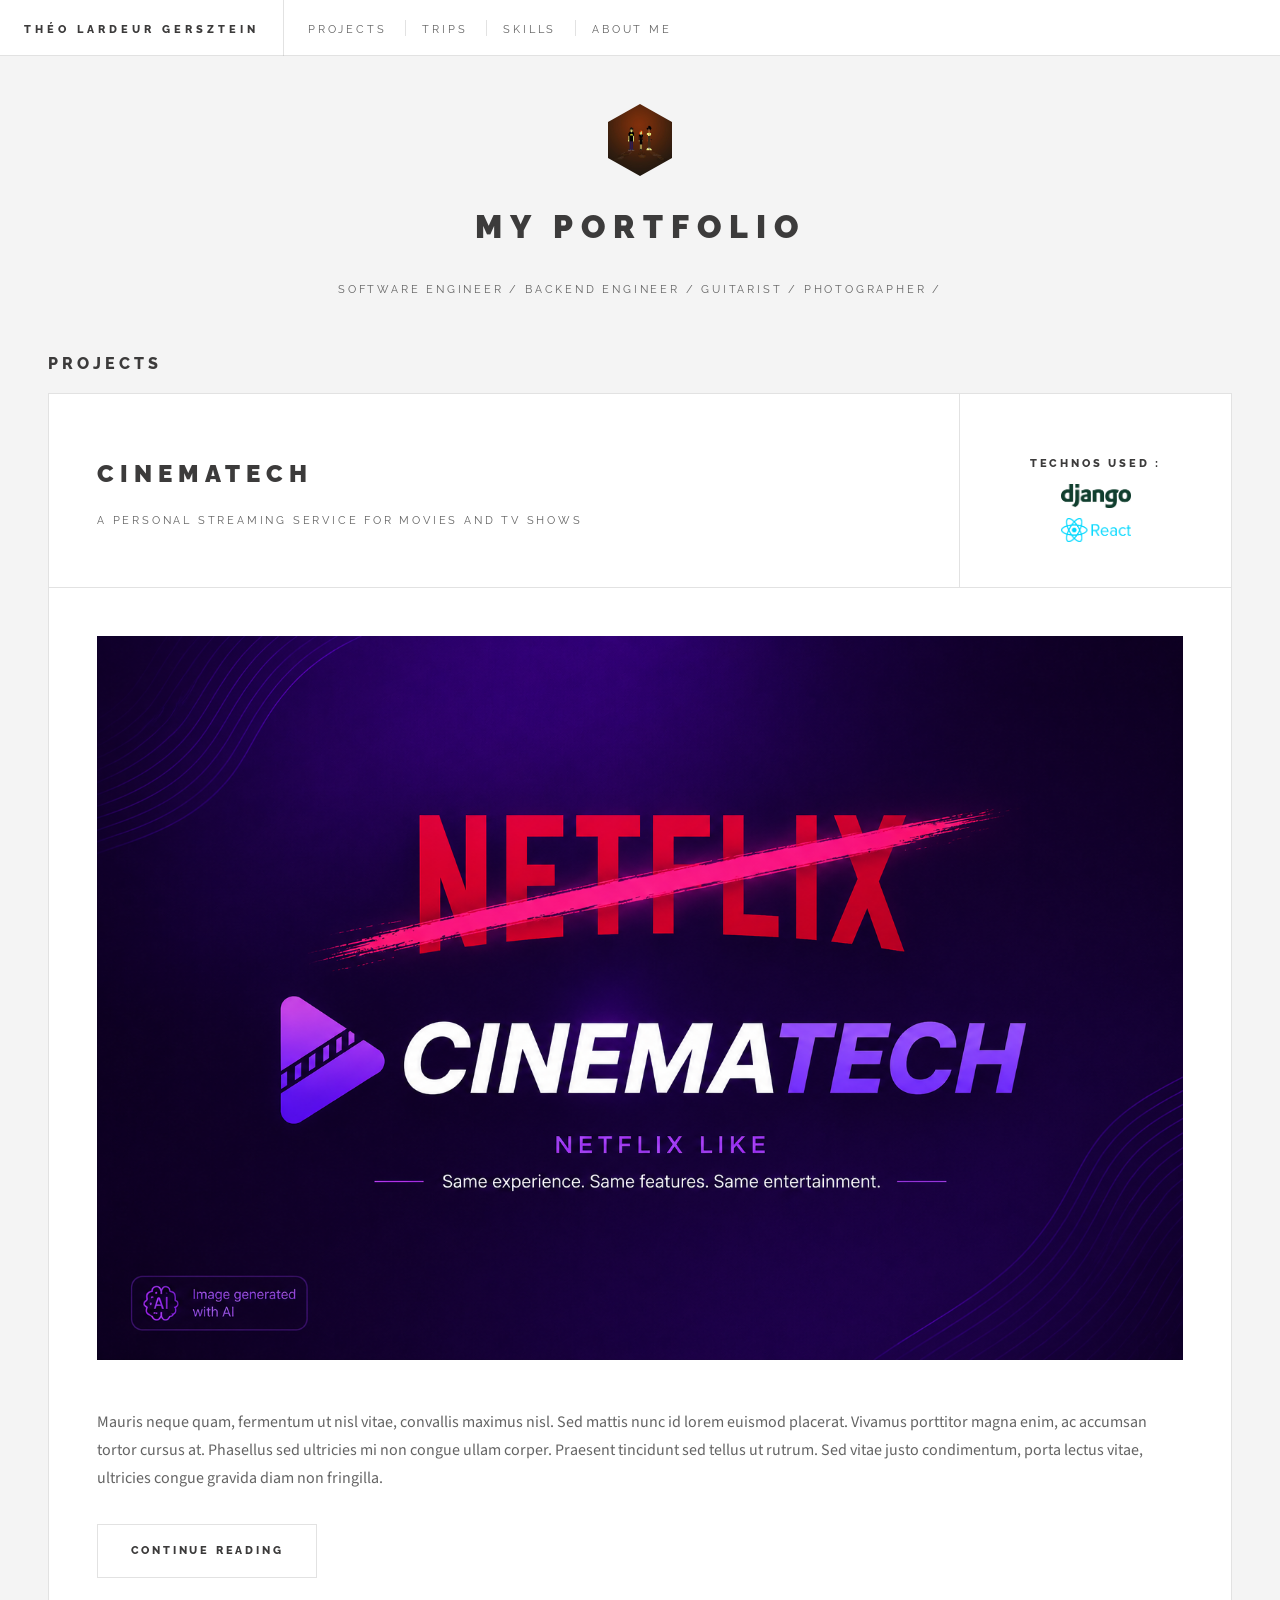
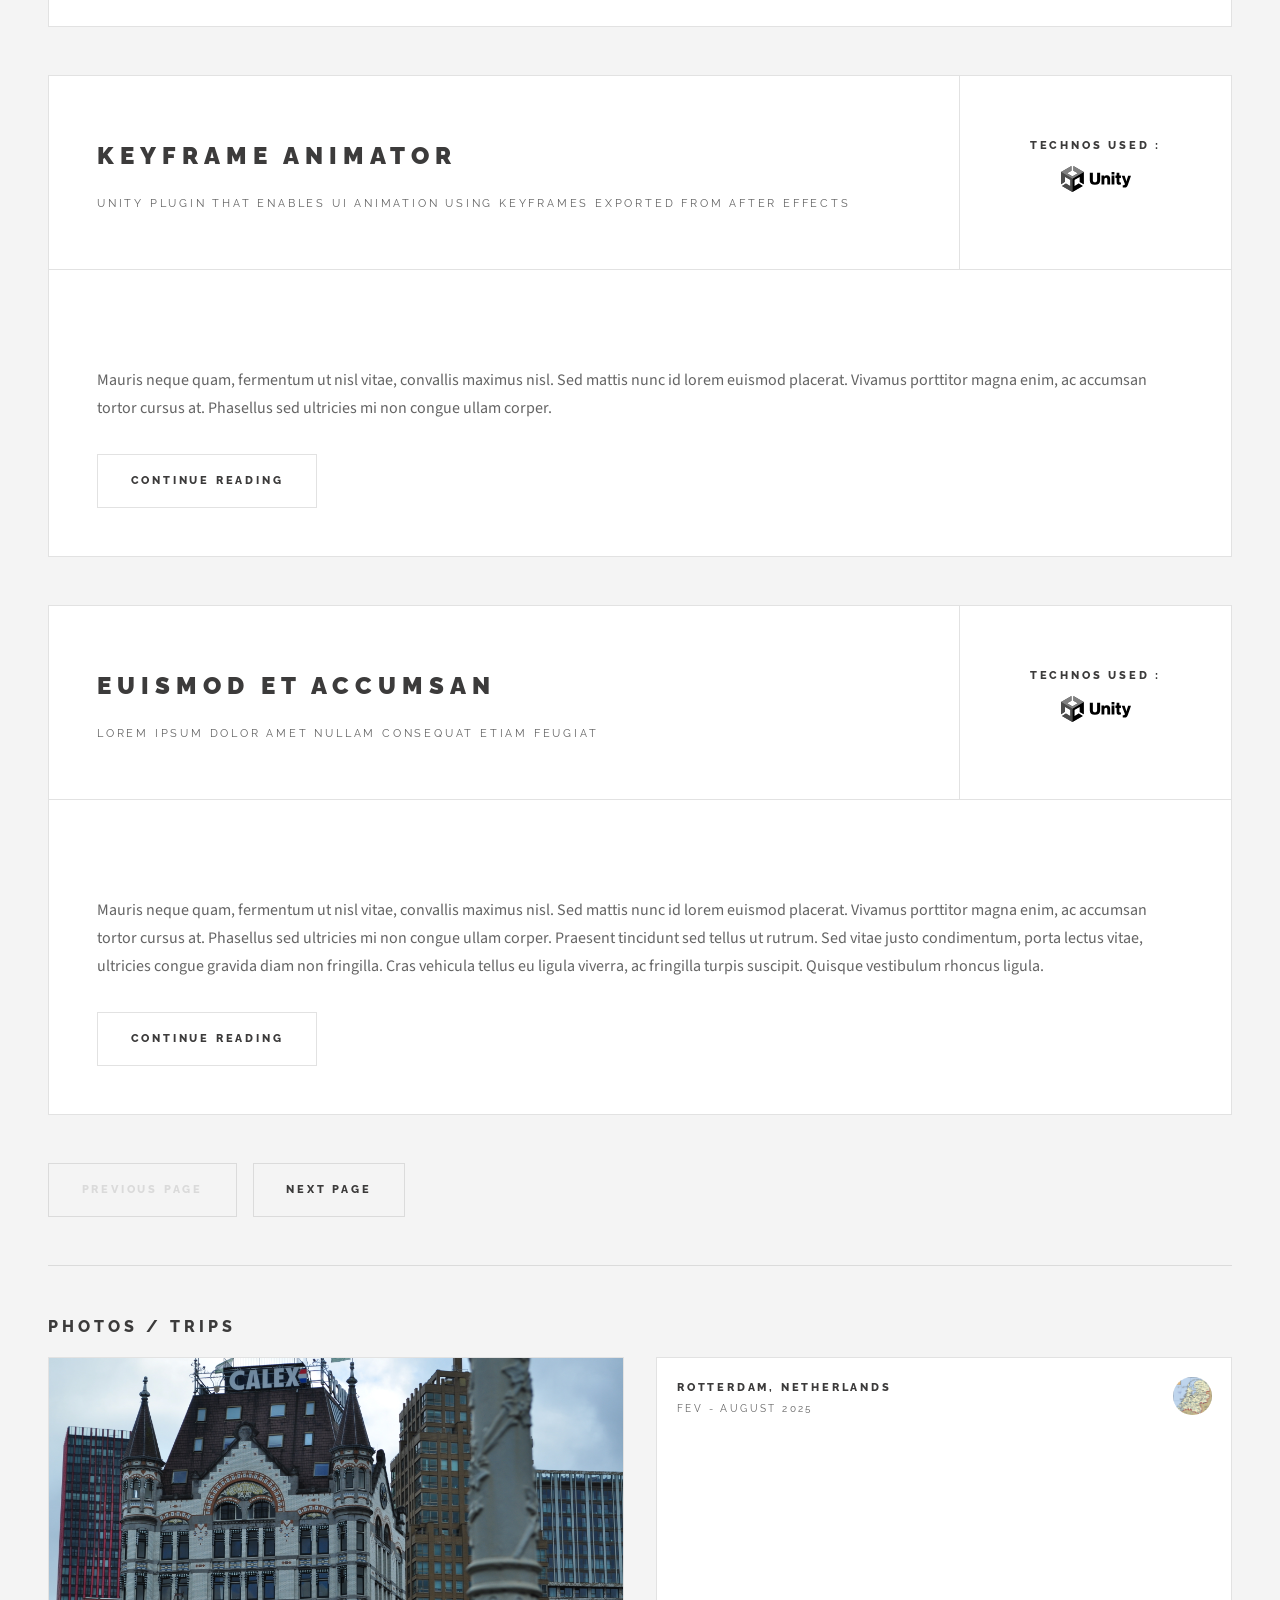
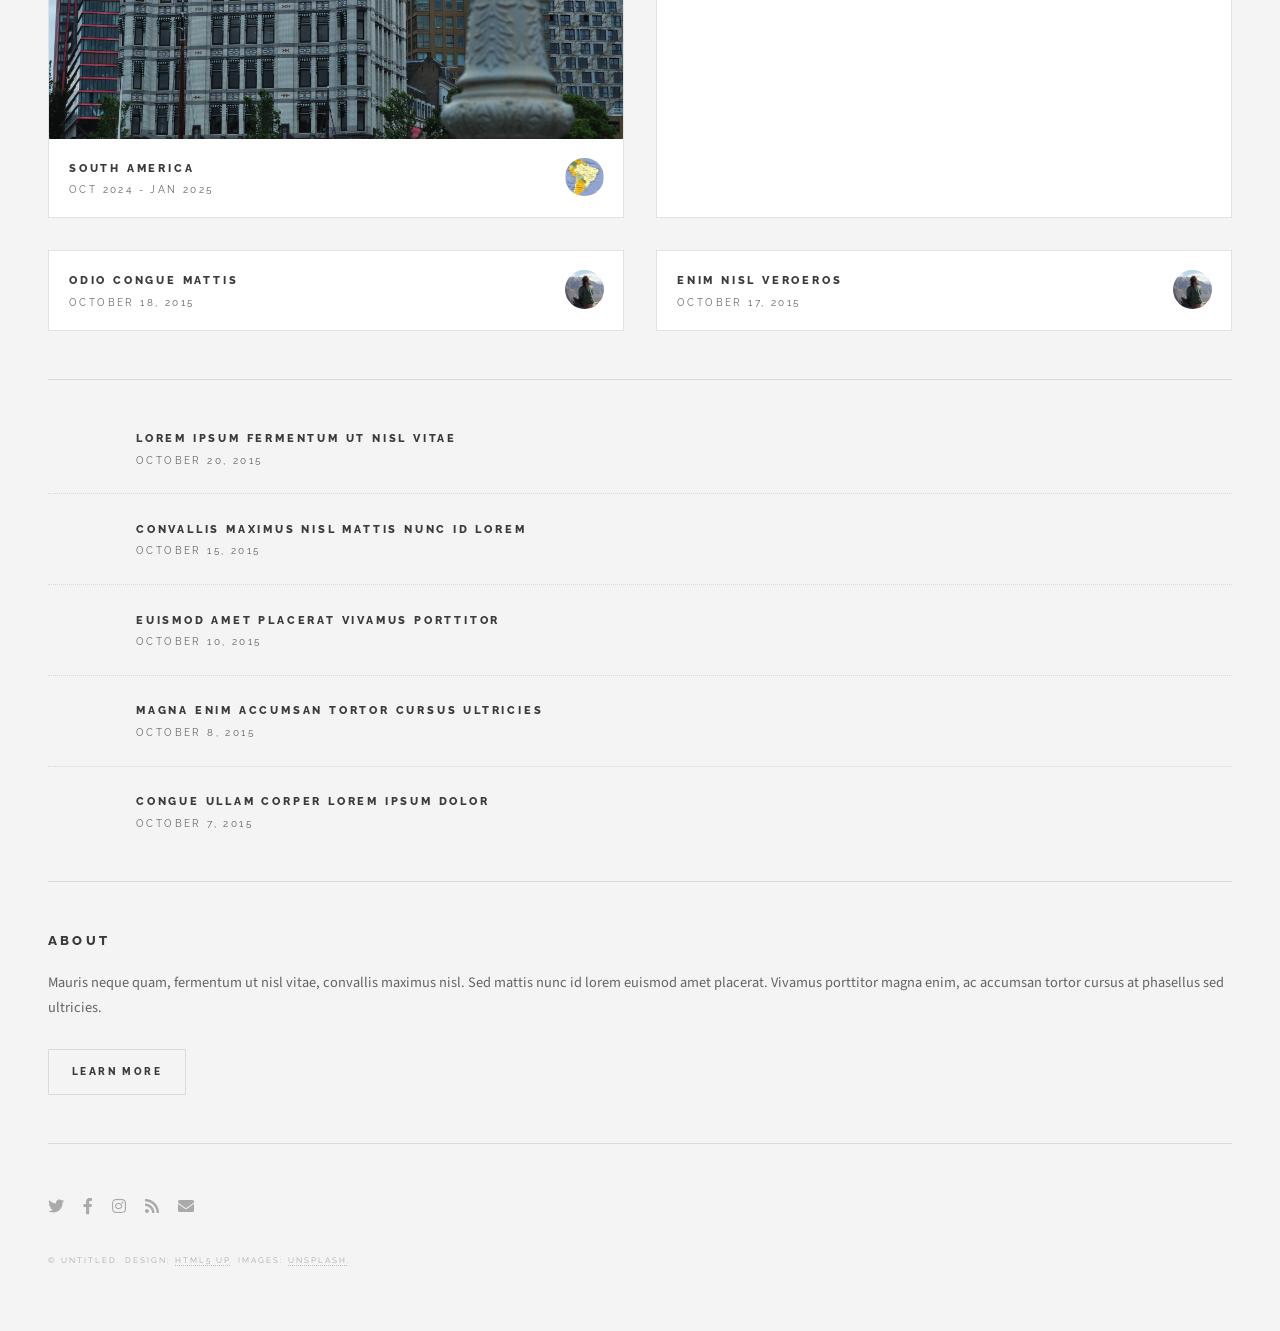
==== commit 321e7d3e: "Cinematech project page" ====
--- a/index.html
+++ b/index.html
@@ -37,7 +37,7 @@
 			<article class="post">
 				<header>
 					<div class="title">
-						<h2><a href="single.html">Cinematech</a></h2>
+						<h2><a href="cinematech.html">Cinematech</a></h2>
 						<p>A personal streaming service for movies and tv shows</p>
 					</div>
 					<div class="meta">
@@ -47,14 +47,15 @@
 							<img src="images/react.png" alt="" />
 						</div>
 				</header>
-				<a href="single.html" class="image featured"><img src="images/pic01.jpg" alt="" /></a>
+				<a href="cinematech.html" class="image featured"><img src="images/cinematech/cinematech.png"
+						alt="" /></a>
 				<p>Mauris neque quam, fermentum ut nisl vitae, convallis maximus nisl. Sed mattis nunc id lorem euismod
 					placerat. Vivamus porttitor magna enim, ac accumsan tortor cursus at. Phasellus sed ultricies mi non
 					congue ullam corper. Praesent tincidunt sed tellus ut rutrum. Sed vitae justo condimentum, porta
 					lectus vitae, ultricies congue gravida diam non fringilla.</p>
 				<footer>
 					<ul class="actions">
-						<li><a href="single.html" class="button large">Continue Reading</a></li>
+						<li><a href="cinematech.html" class="button large">Continue Reading</a></li>
 					</ul>
 				</footer>
 			</article>
--- a/assets/css/main.css
+++ b/assets/css/main.css
@@ -2430,13 +2430,11 @@
 }
 
 .image.left {
-	float: left;
 	padding: 0 1.5em 1em 0;
 	top: 0.25em;
 }
 
 .image.right {
-	float: right;
 	padding: 0 0 1em 1.5em;
 	top: 0.25em;
 }
@@ -2468,6 +2466,68 @@
 	}
 
 }
+
+
+.video.left,
+.video.right {
+	max-width: 60%;
+}
+
+.feature {
+	display: flex;
+	align-items: center;
+	gap: 4rem;
+	margin: 3rem 0;
+	padding: 0 4rem;
+
+	max-width: 1100px;
+	margin: 8rem auto;
+
+	padding: 0 2rem;
+
+	opacity: 0;
+	transform: translateY(100px);
+	transition: all 1s ease;
+
+}
+
+.feature.visible {
+	opacity: 1;
+	transform: translateY(0);
+}
+
+
+.feature.right {
+	flex-direction: row-reverse;
+}
+
+@media screen and (max-width: 736px) {
+
+	.video.left,
+	.video.right {
+		max-width: 350px;
+	}
+
+	.feature {
+
+		display: flex;
+		flex-direction: column;
+		align-items: center;
+		gap: 1rem;
+		margin: 3rem 0;
+		padding: 0 4rem;
+
+	}
+
+	.feature.right {
+		flex-direction: column;
+	}
+
+}
+
+
+
+
 
 .image.main {
 	display: block;
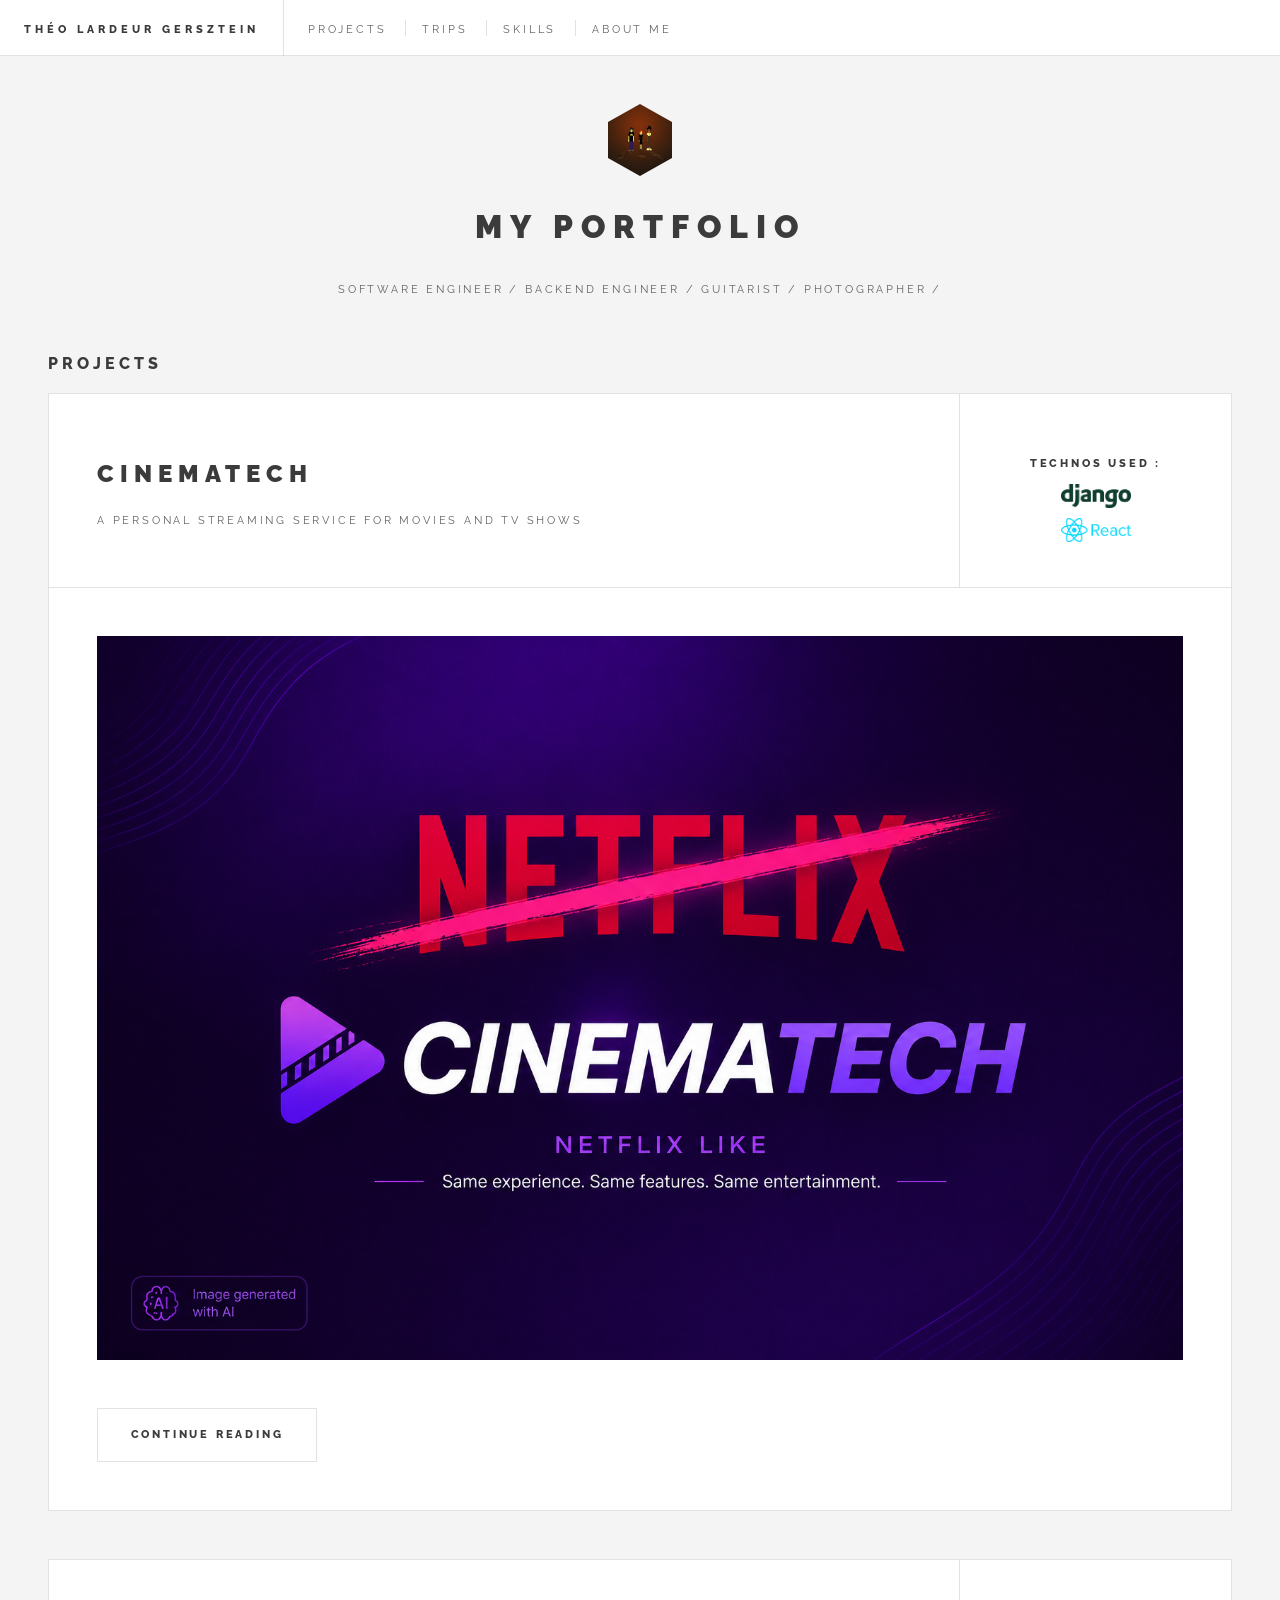
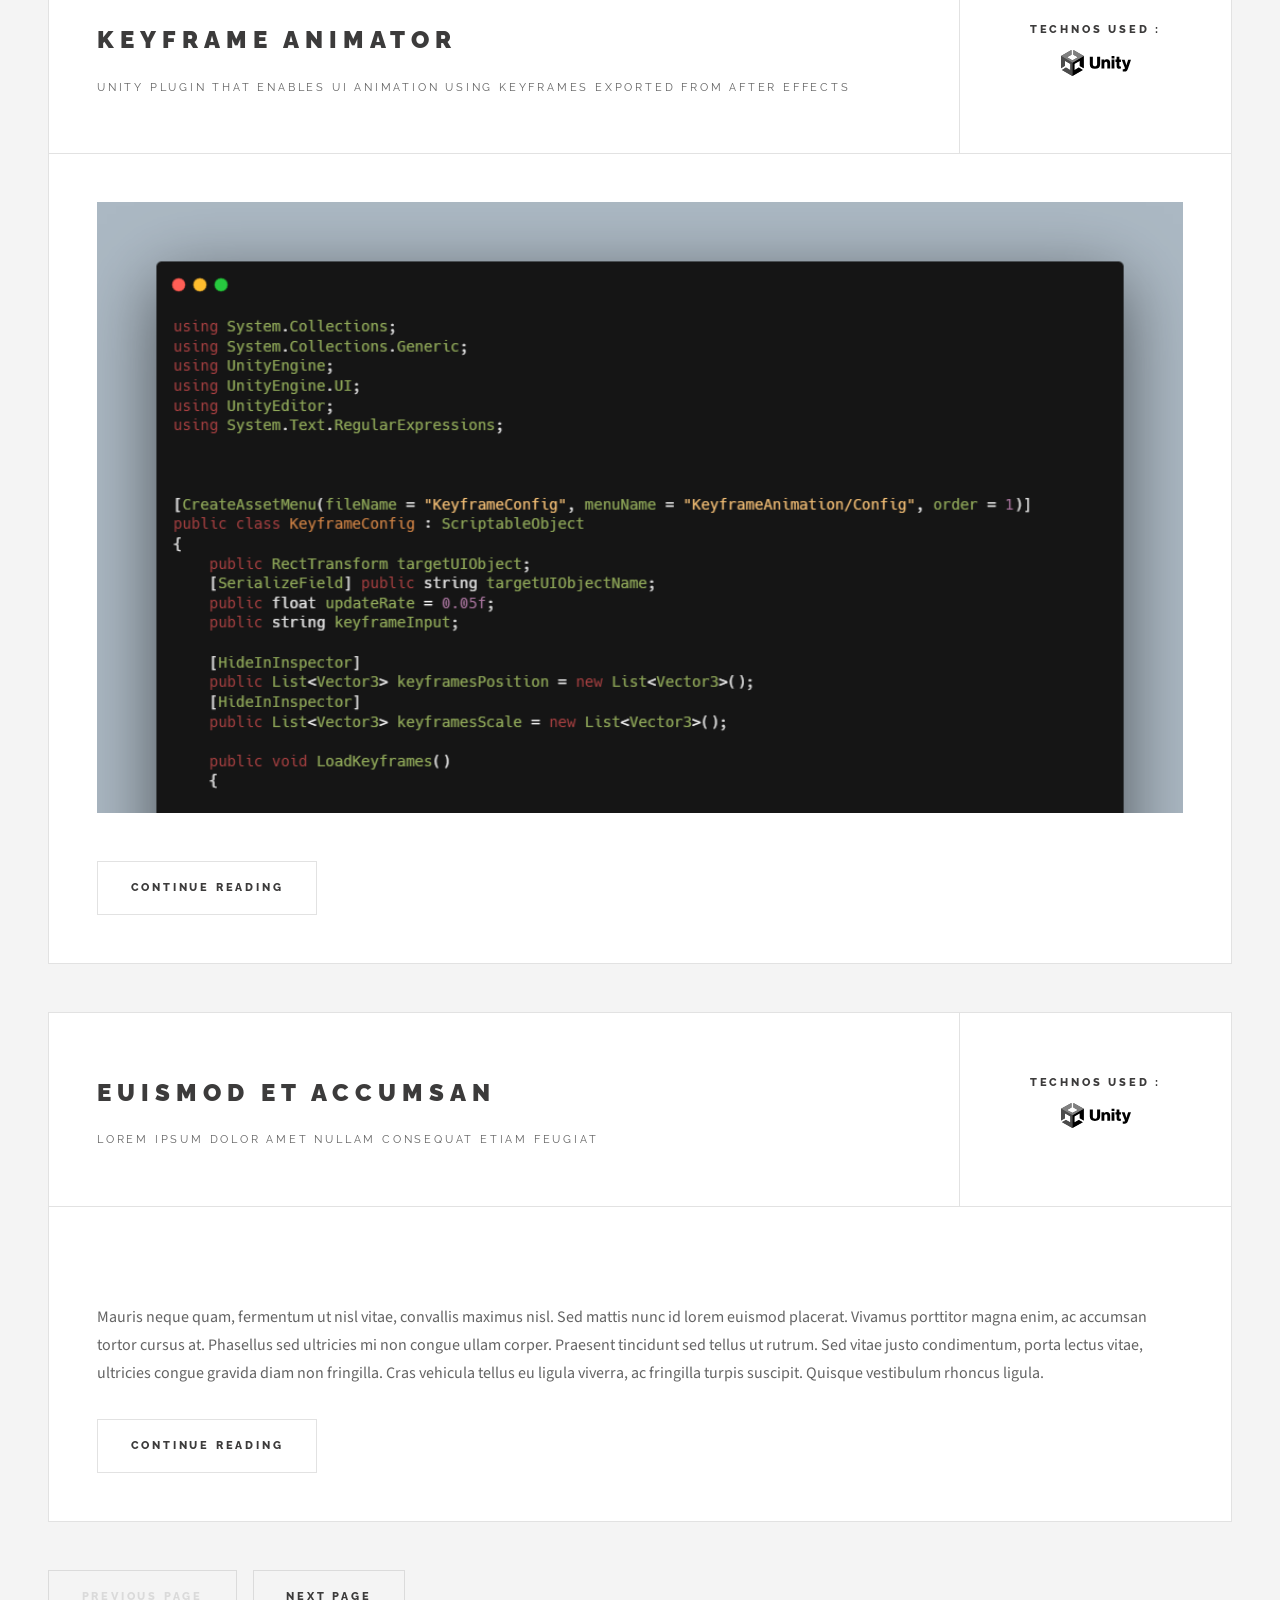
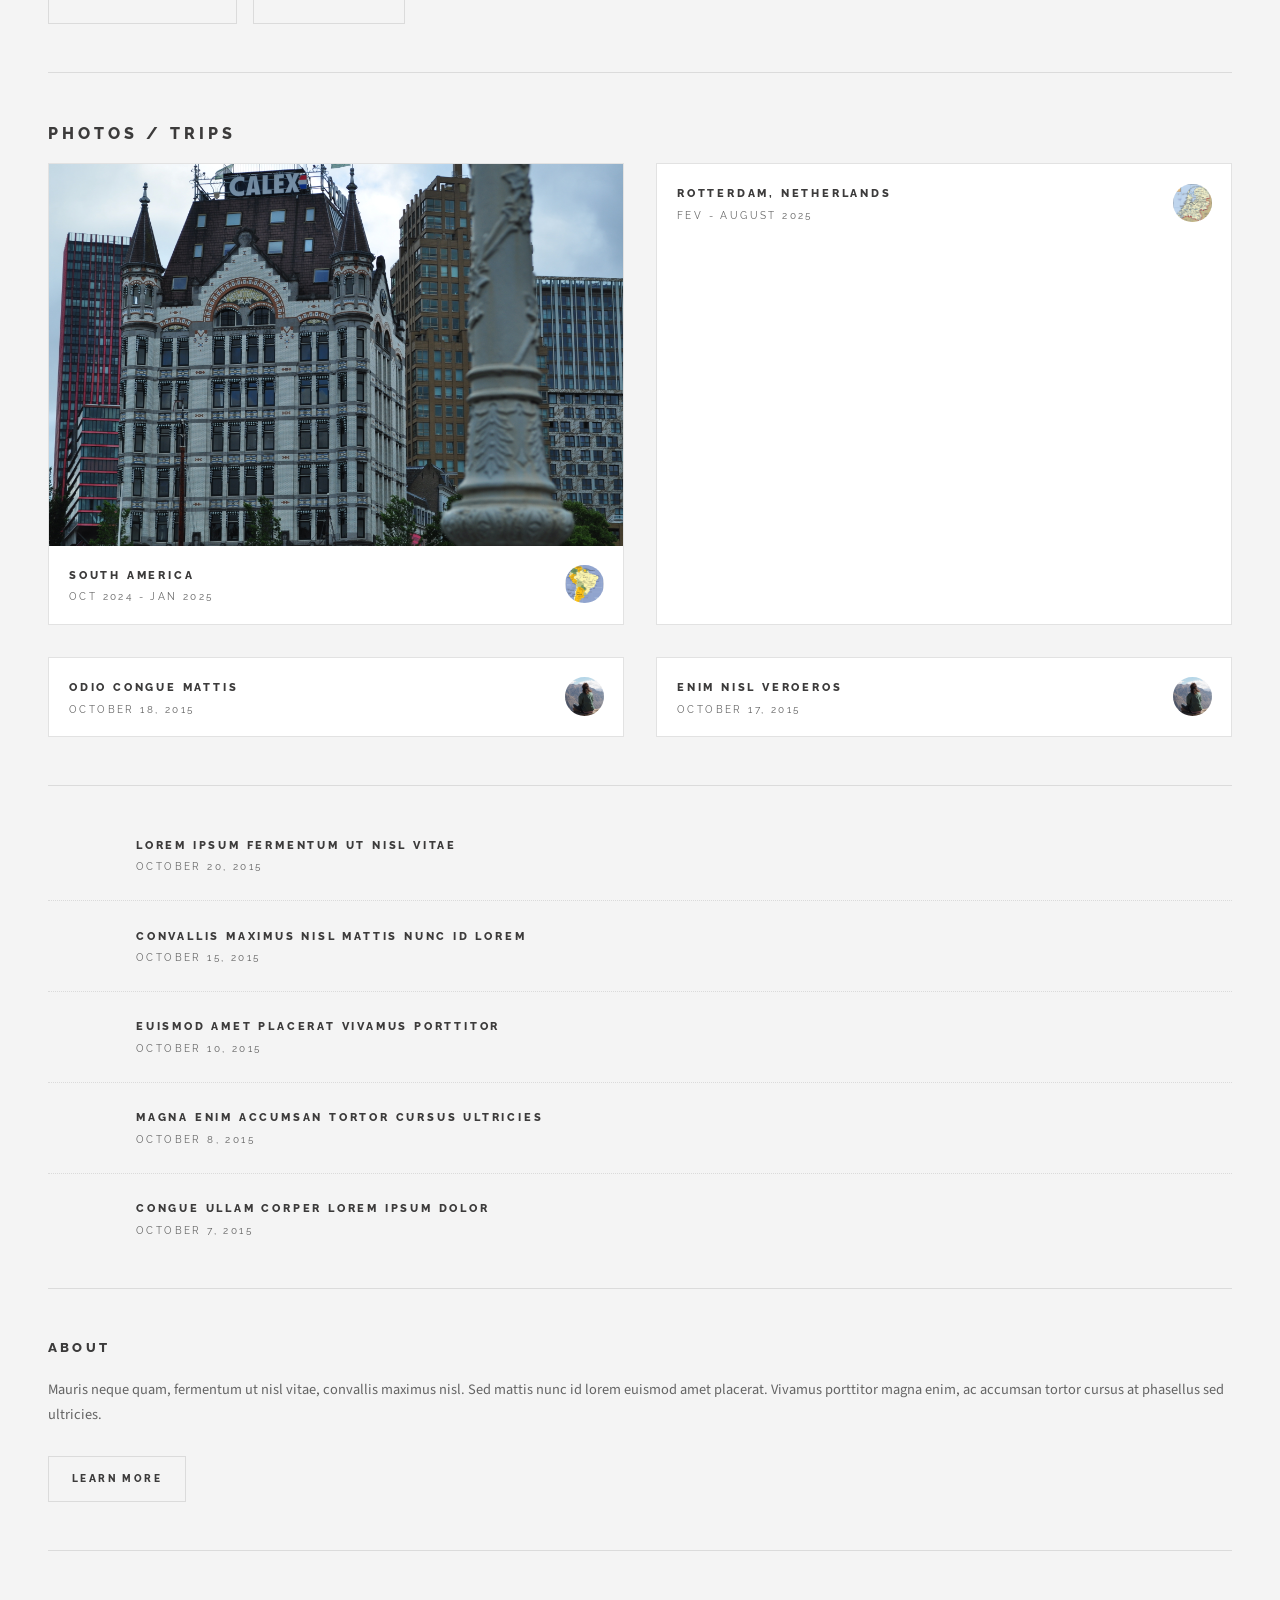
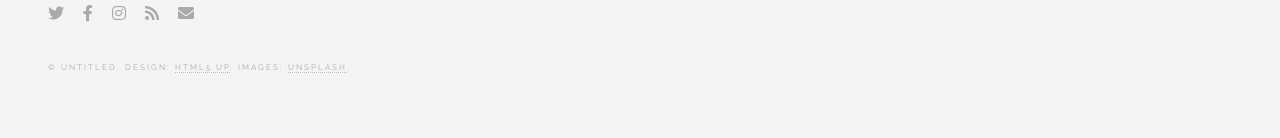
==== commit 5907b0a4: "KeyFrame Animator project page" ====
--- a/index.html
+++ b/index.html
@@ -49,10 +49,6 @@
 				</header>
 				<a href="cinematech.html" class="image featured"><img src="images/cinematech/cinematech.png"
 						alt="" /></a>
-				<p>Mauris neque quam, fermentum ut nisl vitae, convallis maximus nisl. Sed mattis nunc id lorem euismod
-					placerat. Vivamus porttitor magna enim, ac accumsan tortor cursus at. Phasellus sed ultricies mi non
-					congue ullam corper. Praesent tincidunt sed tellus ut rutrum. Sed vitae justo condimentum, porta
-					lectus vitae, ultricies congue gravida diam non fringilla.</p>
 				<footer>
 					<ul class="actions">
 						<li><a href="cinematech.html" class="button large">Continue Reading</a></li>
@@ -64,7 +60,7 @@
 			<article class="post">
 				<header>
 					<div class="title">
-						<h2><a href="single.html">Keyframe Animator</a></h2>
+						<h2><a href="keyframe.html">Keyframe Animator</a></h2>
 						<p>Unity plugin that enables UI animation using keyframes exported from After Effects</p>
 					</div>
 					<div class="meta">
@@ -75,13 +71,11 @@
 
 					</div>
 				</header>
-				<a href="single.html" class="image featured"><img src="images/pic02.jpg" alt="" /></a>
-				<p>Mauris neque quam, fermentum ut nisl vitae, convallis maximus nisl. Sed mattis nunc id lorem euismod
-					placerat. Vivamus porttitor magna enim, ac accumsan tortor cursus at. Phasellus sed ultricies mi non
-					congue ullam corper.</p>
+				<a href="keyframe.html" class="image featured"><img src="images/code.png" alt="" /></a>
+
 				<footer>
 					<ul class="actions">
-						<li><a href="single.html" class="button large">Continue Reading</a></li>
+						<li><a href="keyframe.html" class="button large">Continue Reading</a></li>
 					</ul>
 				</footer>
 			</article>
--- a/assets/css/main.css
+++ b/assets/css/main.css
@@ -2468,6 +2468,8 @@
 }
 
 
+/*Cinematech*/
+
 .video.left,
 .video.right {
 	max-width: 60%;
@@ -2525,8 +2527,11 @@
 
 }
 
-
-
+/* Keyframe */
+
+.keyframe {
+	width: 100%;
+}
 
 
 .image.main {
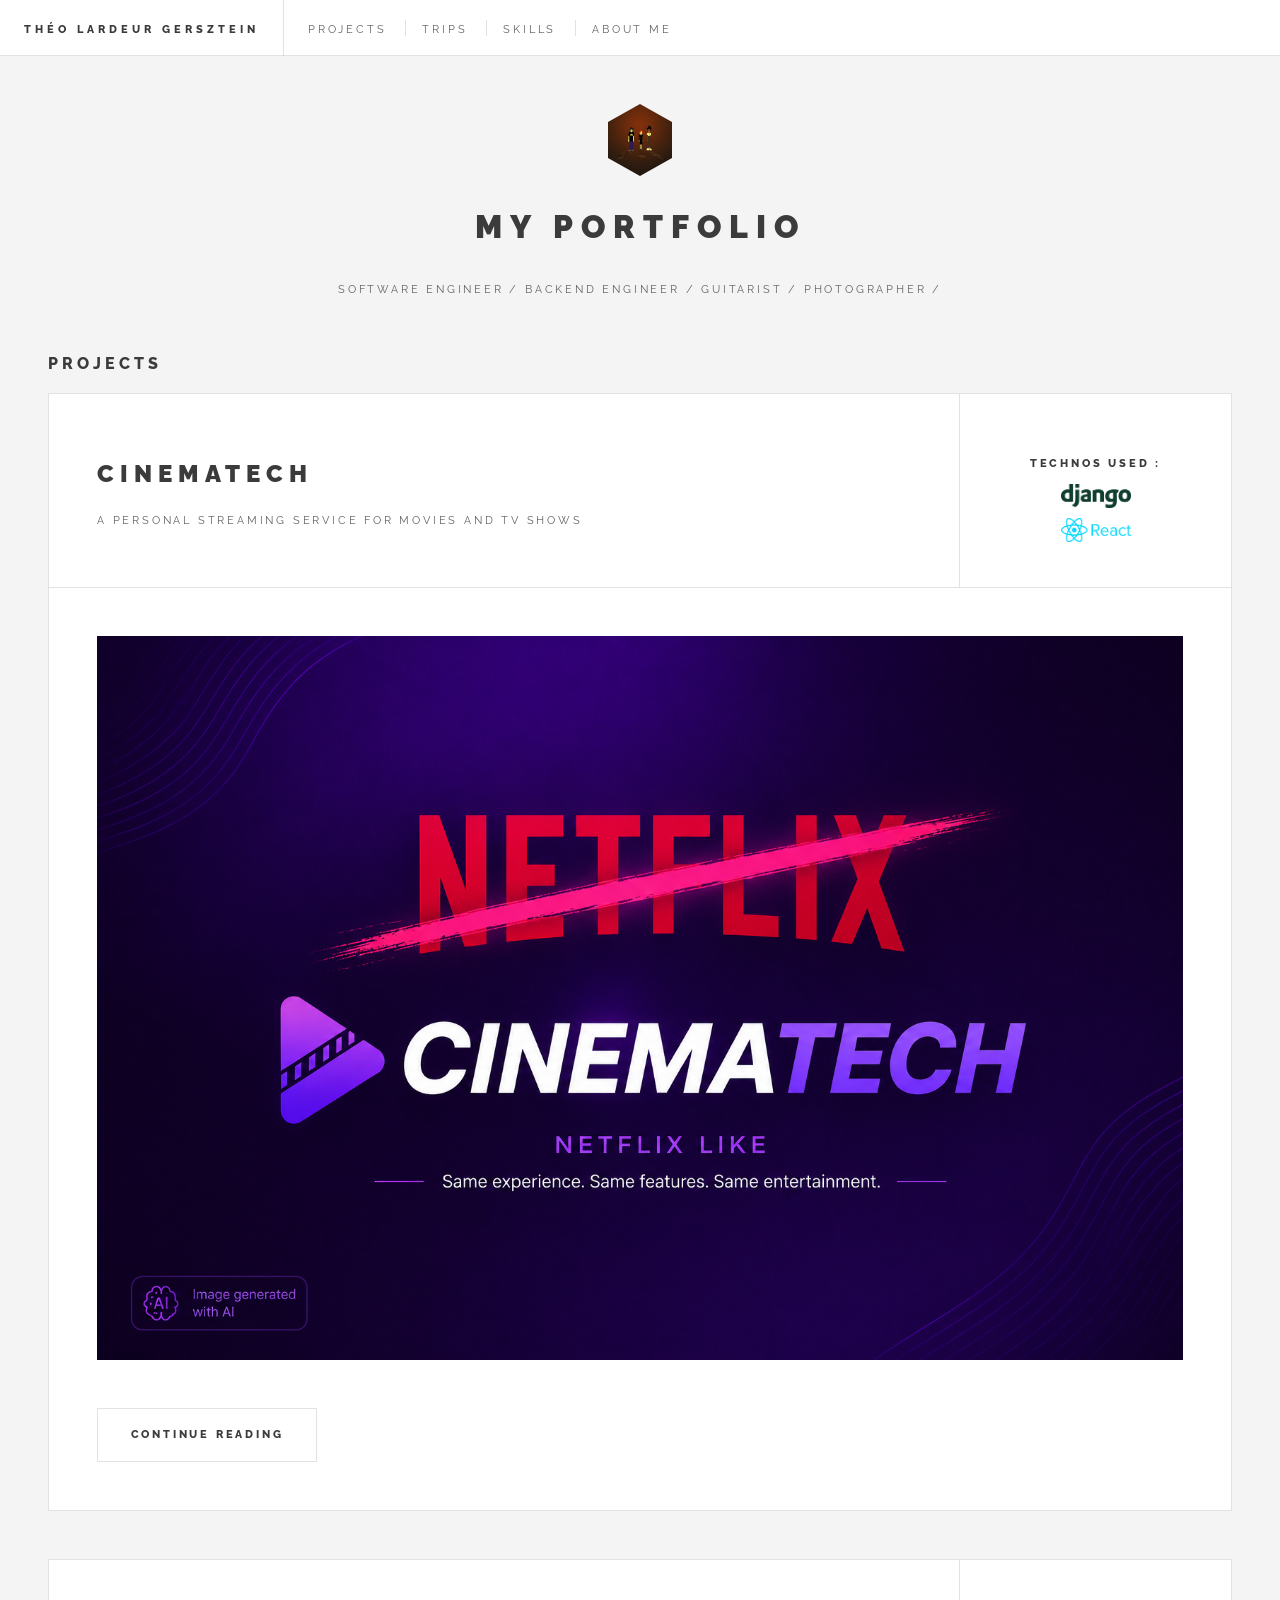
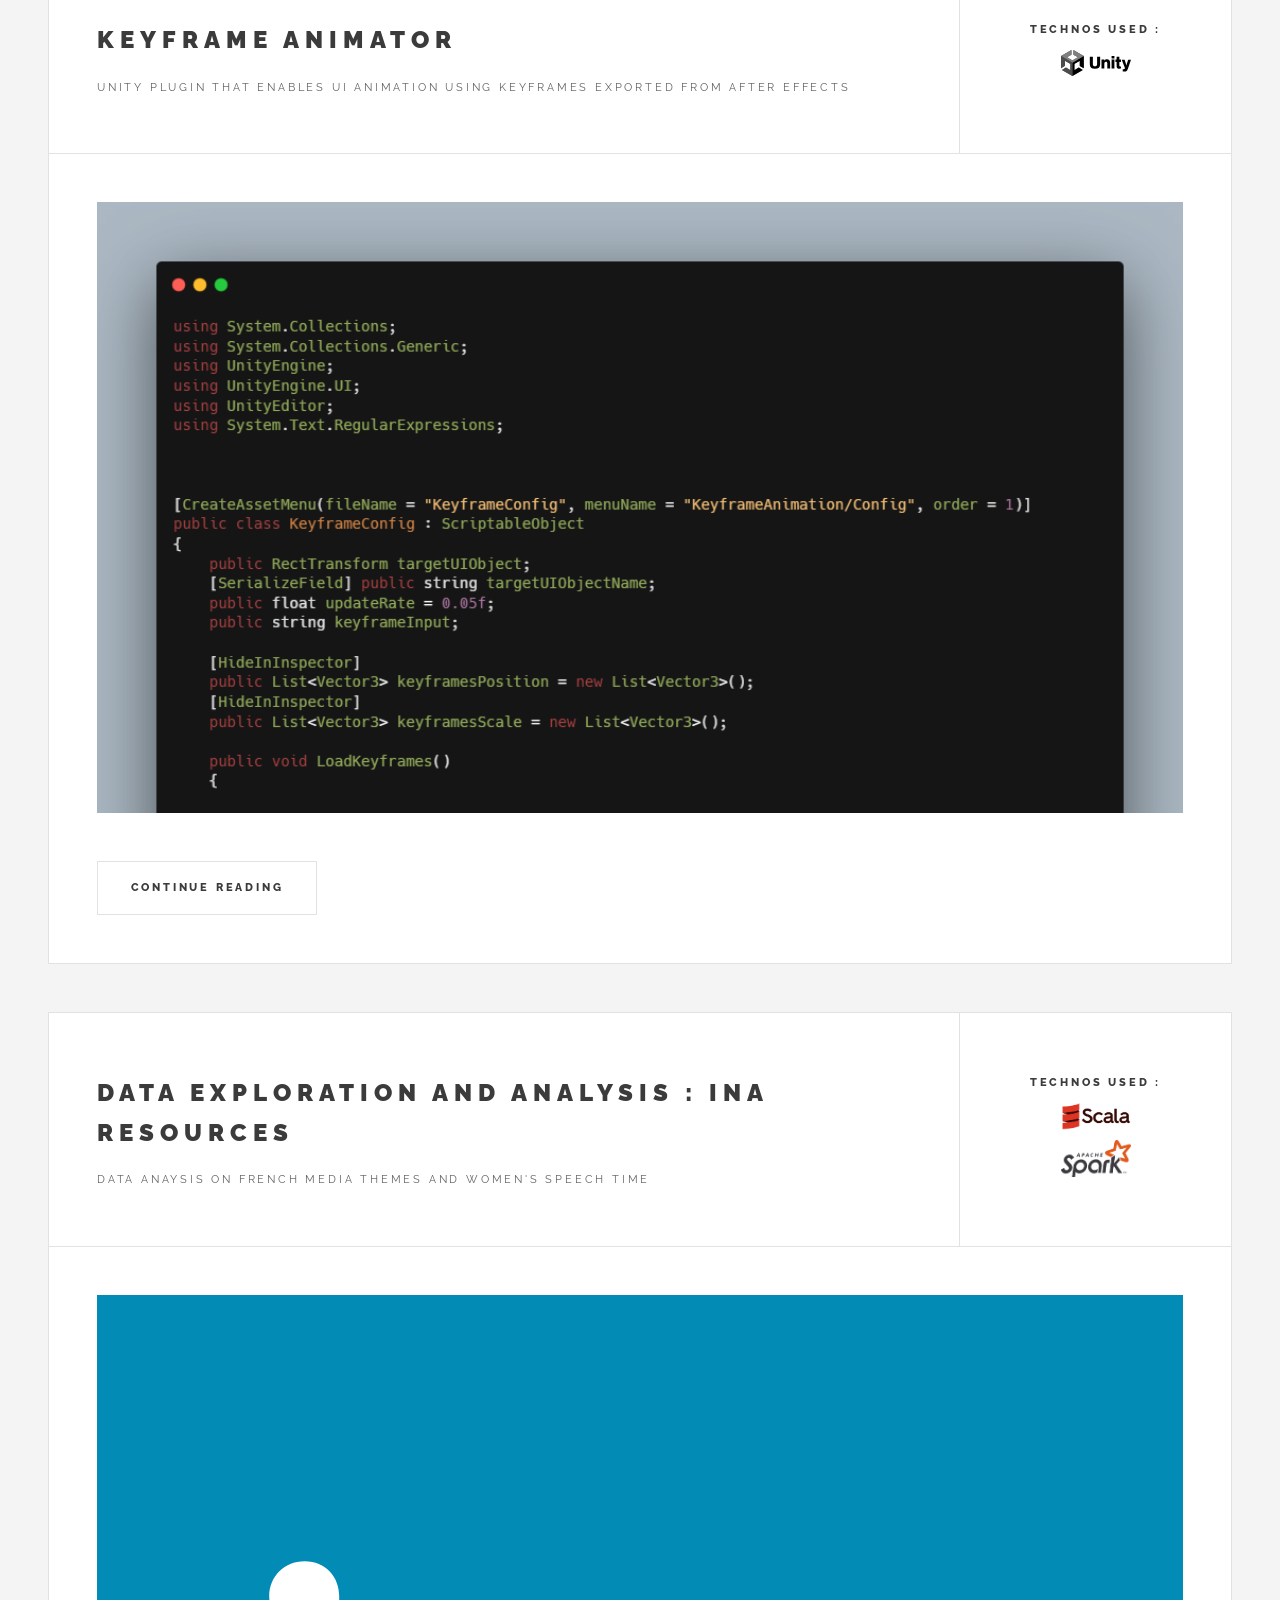
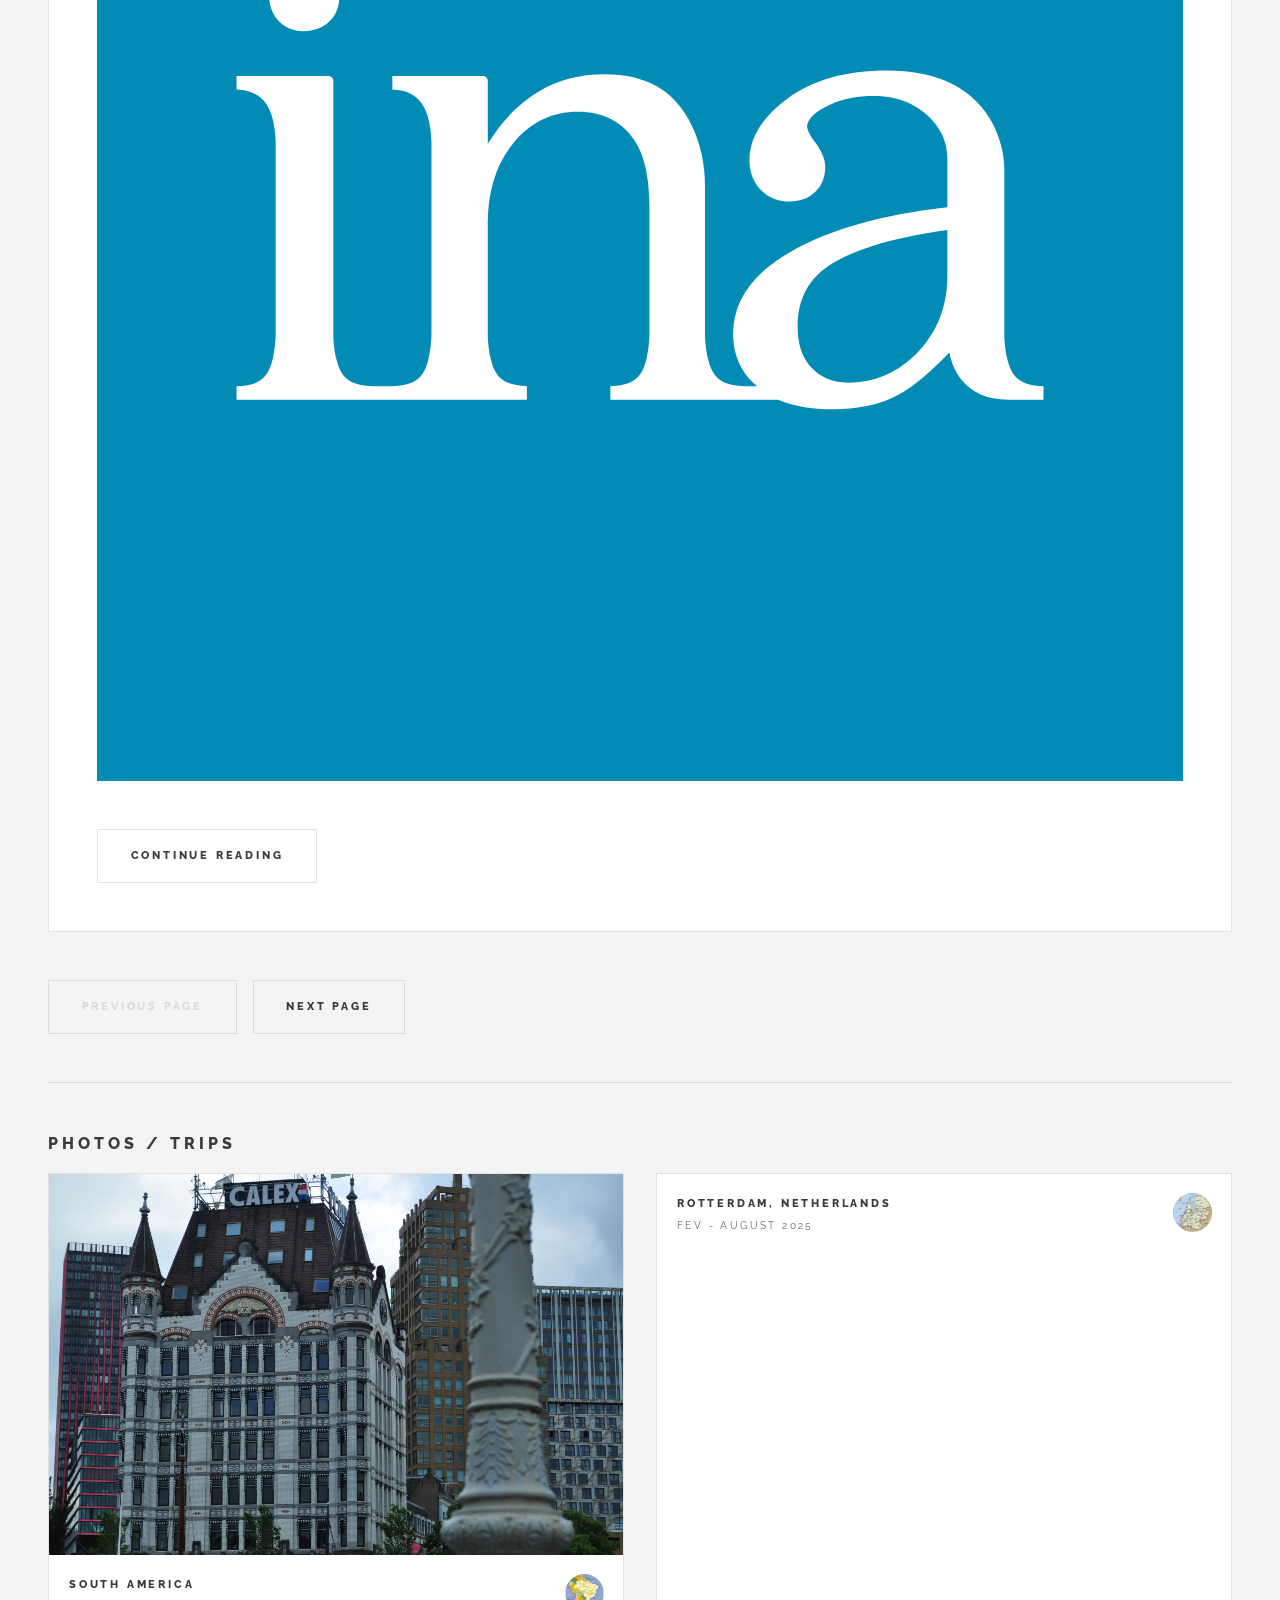
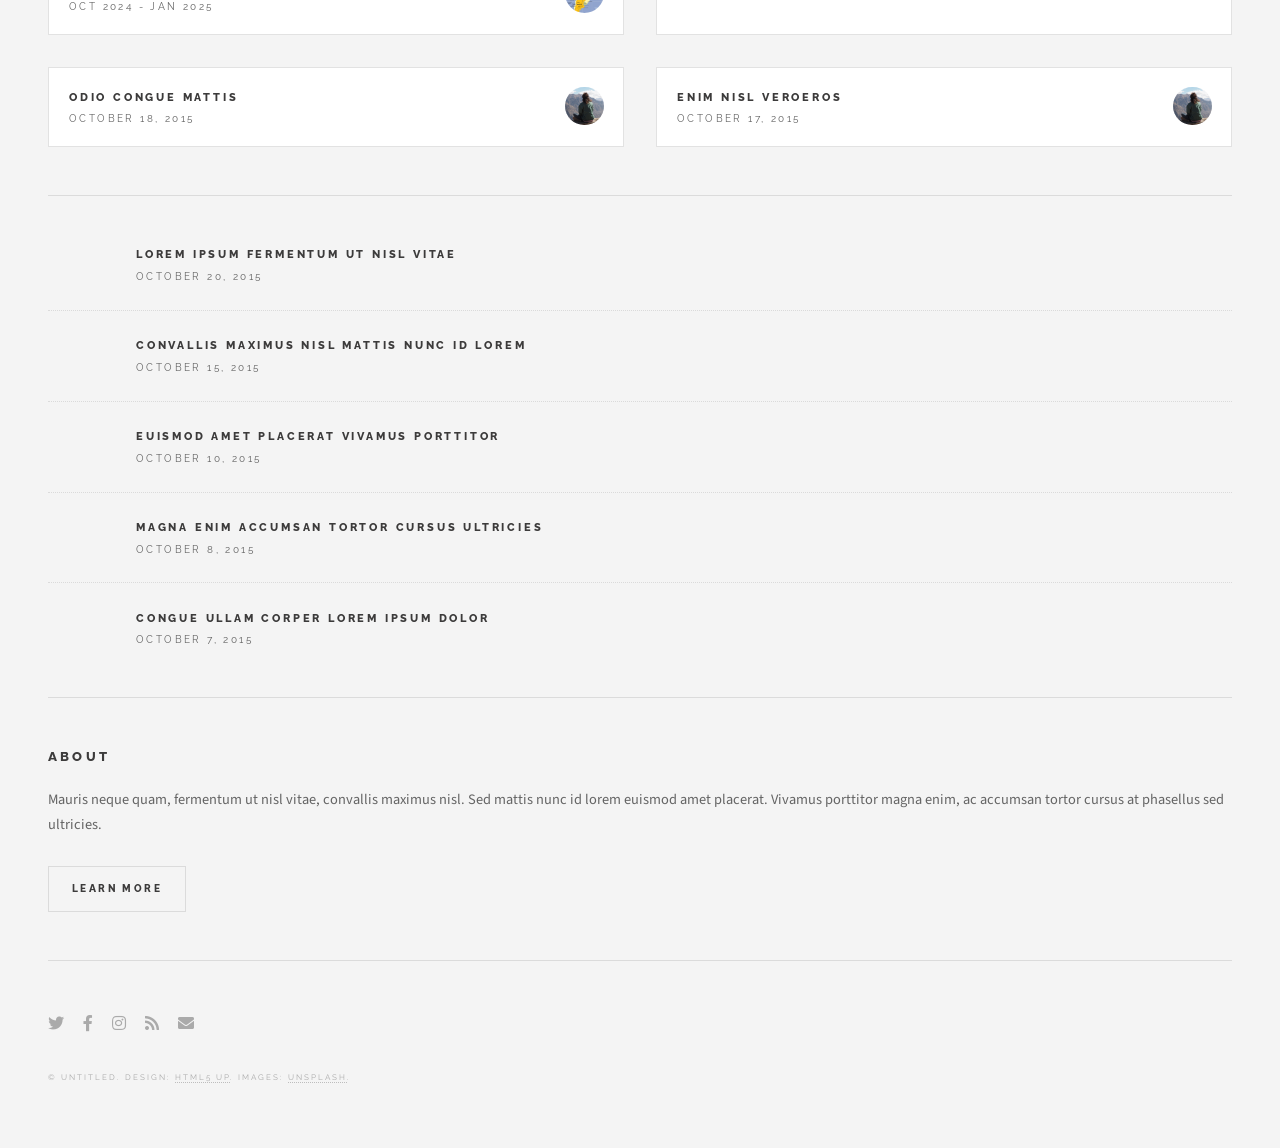
==== commit 680f3bfb: "Ina data analysis project page" ====
--- a/index.html
+++ b/index.html
@@ -56,7 +56,7 @@
 				</footer>
 			</article>
 
-			<!-- Post -->
+
 			<article class="post">
 				<header>
 					<div class="title">
@@ -72,7 +72,6 @@
 					</div>
 				</header>
 				<a href="keyframe.html" class="image featured"><img src="images/code.png" alt="" /></a>
-
 				<footer>
 					<ul class="actions">
 						<li><a href="keyframe.html" class="button large">Continue Reading</a></li>
@@ -80,29 +79,25 @@
 				</footer>
 			</article>
 
-			<!-- Post -->
 			<article class="post">
 				<header>
 					<div class="title">
-						<h2><a href="single.html">Euismod et accumsan</a></h2>
-						<p>Lorem ipsum dolor amet nullam consequat etiam feugiat</p>
+						<h2><a href="ina.html">Data Exploration and Analysis : INA Resources </a></h2>
+						<p>Data anaysis on French media themes and women's speech time</p>
 					</div>
 					<div class="meta">
 						<h4 class="name">Technos used : </h4>
 						<div class="technos">
-							<img src="images/unity.svg" alt="" />
-							<img src="images/java.png" alt="" />
+							<img src="images/scala.webp" alt="" />
+							<img src="images/spark.png" alt="" />
 						</div>
-				</header>
-				<a href="single.html" class="image featured"><img src="images/pic03.jpg" alt="" /></a>
-				<p>Mauris neque quam, fermentum ut nisl vitae, convallis maximus nisl. Sed mattis nunc id lorem euismod
-					placerat. Vivamus porttitor magna enim, ac accumsan tortor cursus at. Phasellus sed ultricies mi non
-					congue ullam corper. Praesent tincidunt sed tellus ut rutrum. Sed vitae justo condimentum, porta
-					lectus vitae, ultricies congue gravida diam non fringilla. Cras vehicula tellus eu ligula viverra,
-					ac fringilla turpis suscipit. Quisque vestibulum rhoncus ligula.</p>
+
+					</div>
+				</header>
+				<a href="ina.html" class="image featured"><img src="images/ina.svg" alt="" /></a>
 				<footer>
 					<ul class="actions">
-						<li><a href="single.html" class="button large">Continue Reading</a></li>
+						<li><a href="ina.html" class="button large">Continue Reading</a></li>
 					</ul>
 				</footer>
 			</article>
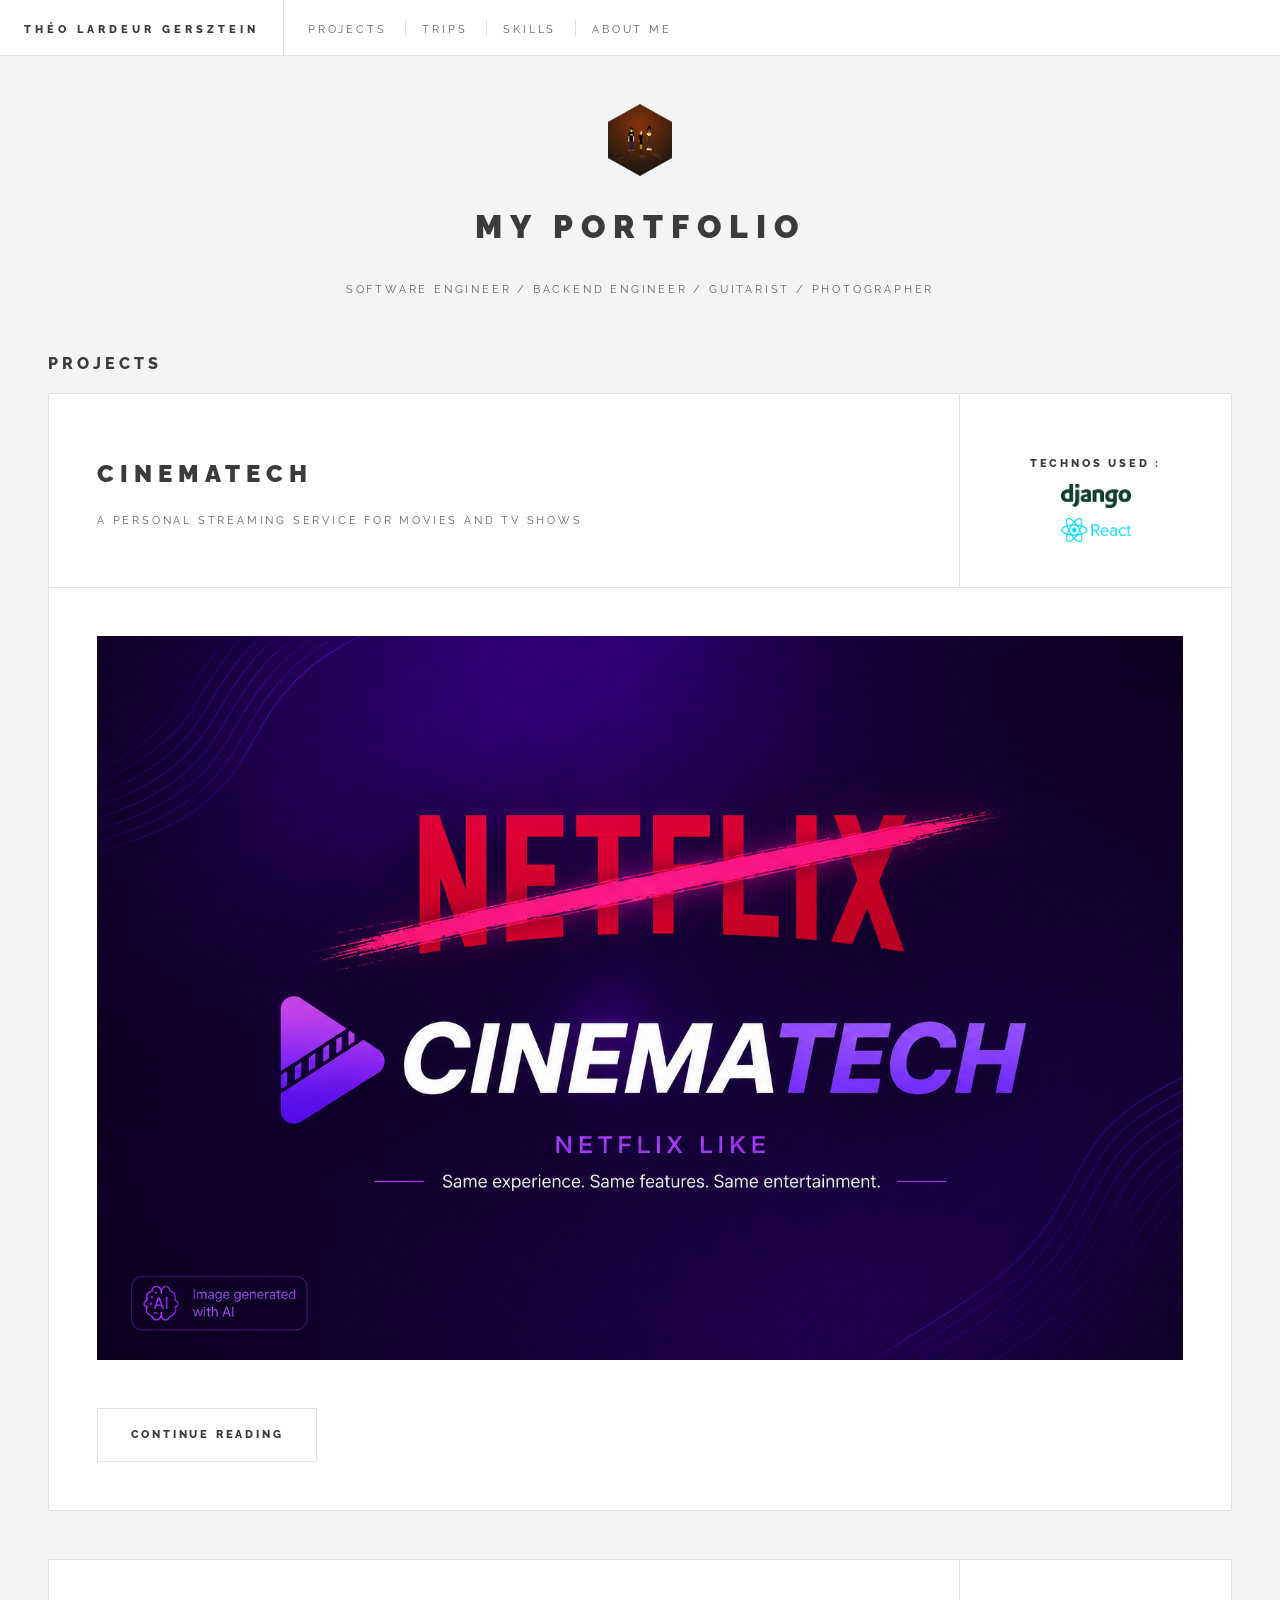
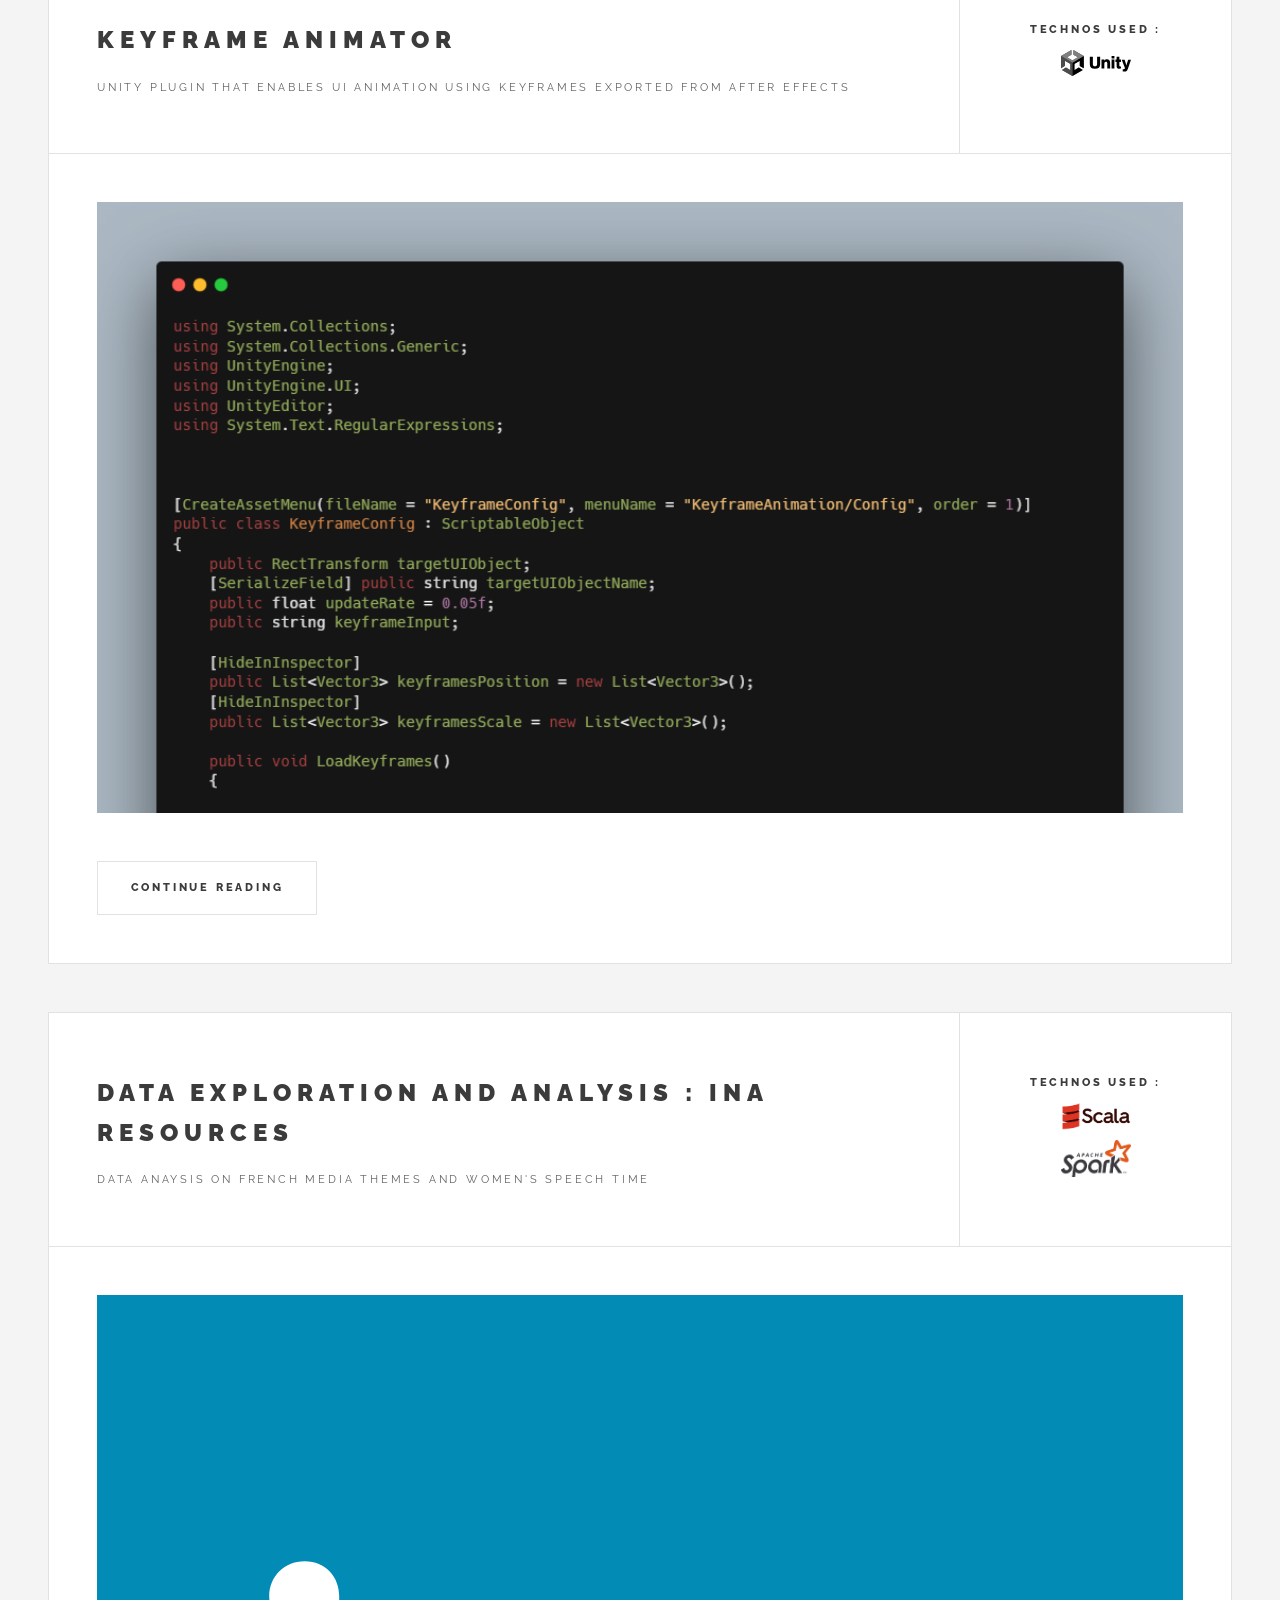
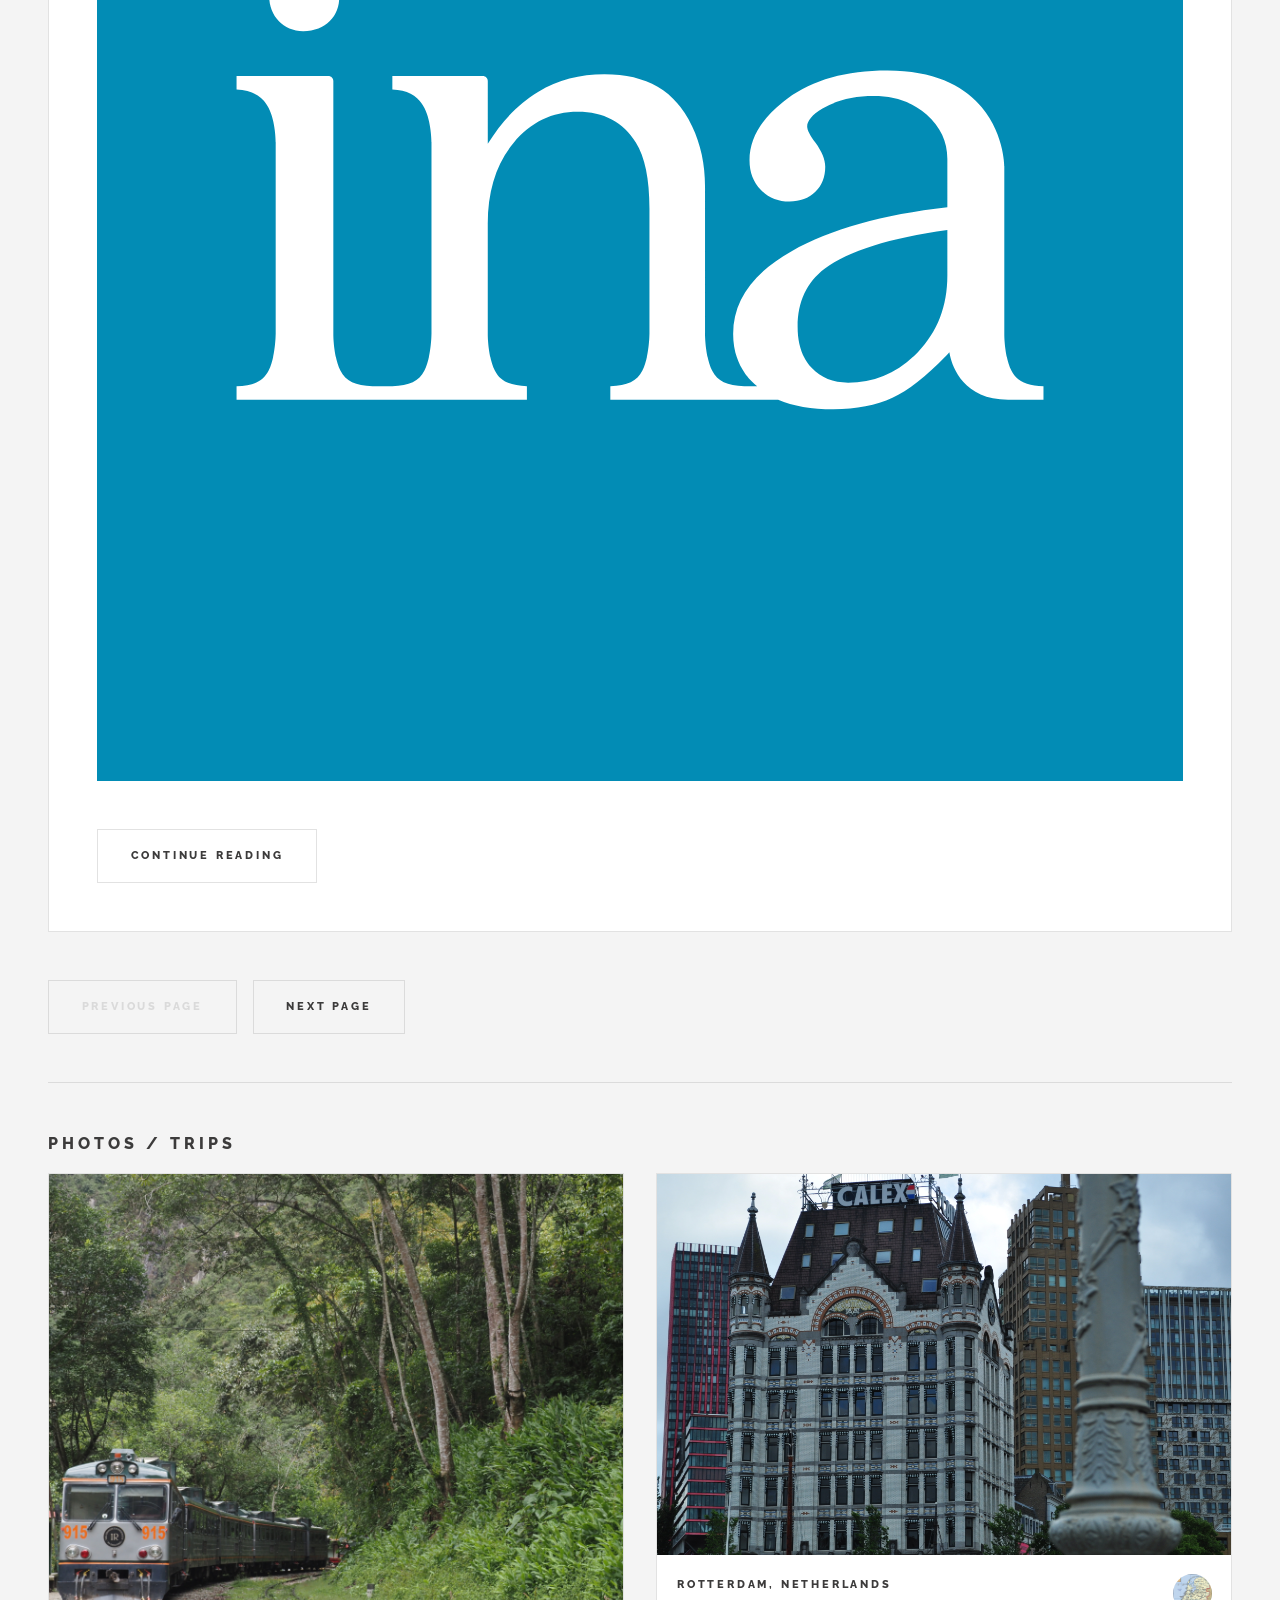
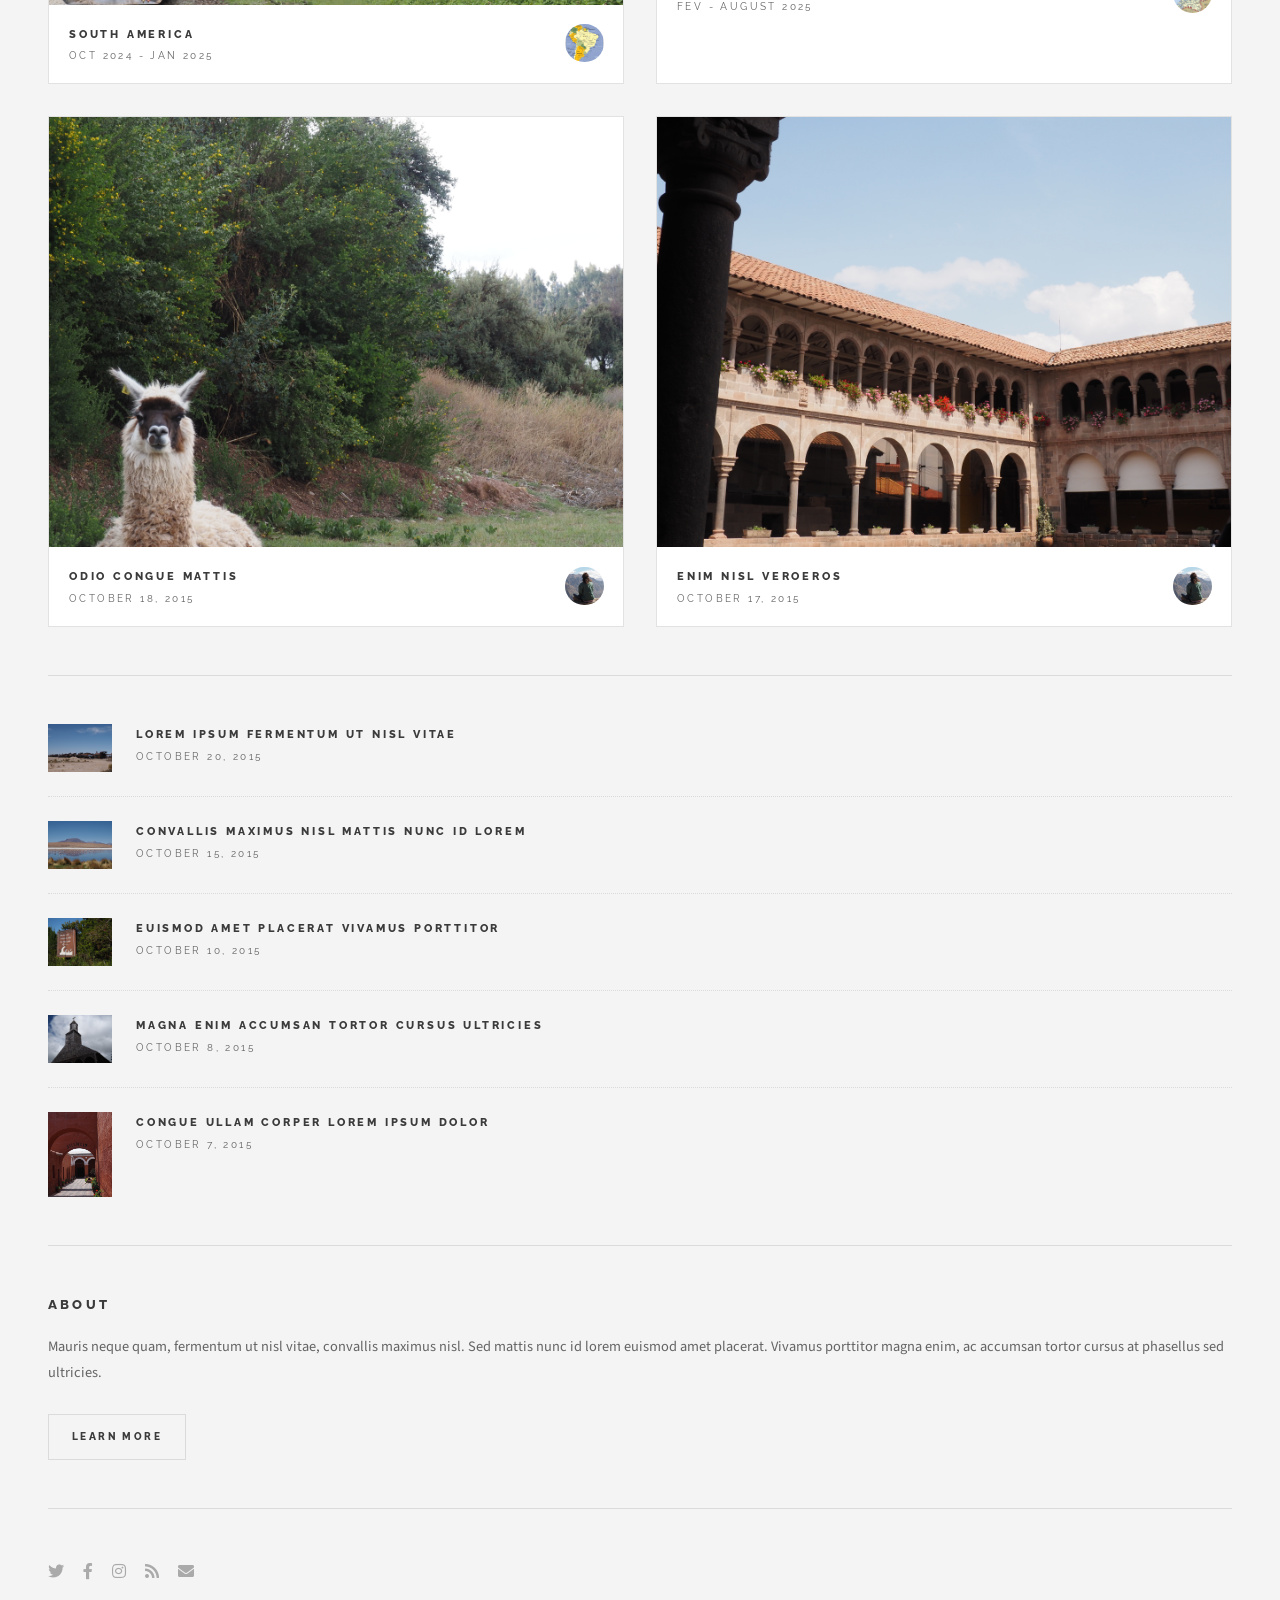
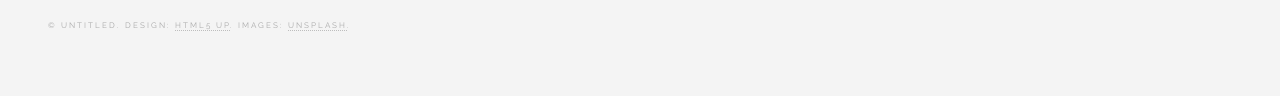
==== commit 96083fe4: "South America trip page" ====
--- a/index.html
+++ b/index.html
@@ -130,7 +130,7 @@
 				<a href="#" class="logo"><img src="images/logo.jpg" alt="" /></a>
 				<header>
 					<h2>My portfolio</h2>
-					<p>Software Engineer / Backend Engineer / Guitarist / Photographer / </a></p>
+					<p>Software Engineer / Backend Engineer / Guitarist / Photographer </a></p>
 				</header>
 			</section>
 
@@ -143,11 +143,11 @@
 					<!-- Mini Post -->
 					<article class="mini-post">
 						<header>
-							<h3><a href="single.html">South America</a></h3>
+							<h3><a href="southAmerica.html">South America</a></h3>
 							<time class="published">Oct 2024 - Jan 2025</time>
-							<a href="#" class="author"><img src="images/southAmerica.jpg" alt="" /></a>
-						</header>
-						<a href="single.html" class="image"><img src="images/pic04.jpg" alt="" /></a>
+							<a href="#" class="author"><img src="images/southAmerica/southAmerica.jpg" alt="" /></a>
+						</header>
+						<a href="southAmerica.html" class="image"><img src="images/southAmerica/pic07.jpg" alt="" /></a>
 					</article>
 
 					<!-- Mini Post -->
@@ -157,7 +157,7 @@
 							<time class="published">Fev - August 2025</time>
 							<a href="#" class="author"><img src="images/netherlands.jpg" alt="" /></a>
 						</header>
-						<a href="single.html" class="image"><img src="images/pic05.jpg" alt="" /></a>
+						<a href="single.html" class="image"><img src="images/pic04.jpg" alt="" /></a>
 					</article>
 
 					<!-- Mini Post -->
@@ -167,7 +167,7 @@
 							<time class="published">October 18, 2015</time>
 							<a href="#" class="author"><img src="images/avatar.jpg" alt="" /></a>
 						</header>
-						<a href="single.html" class="image"><img src="images/pic06.jpg" alt="" /></a>
+						<a href="single.html" class="image"><img src="images/southAmerica/pic06.jpg" alt="" /></a>
 					</article>
 
 					<!-- Mini Post -->
@@ -177,7 +177,7 @@
 							<time class="published">October 17, 2015</time>
 							<a href="#" class="author"><img src="images/avatar.jpg" alt="" /></a>
 						</header>
-						<a href="single.html" class="image"><img src="images/pic07.jpg" alt="" /></a>
+						<a href="single.html" class="image"><img src="images/southAmerica/pic05.jpg" alt="" /></a>
 					</article>
 
 				</div>
@@ -192,7 +192,7 @@
 								<h3><a href="single.html">Lorem ipsum fermentum ut nisl vitae</a></h3>
 								<time class="published" datetime="2015-10-20">October 20, 2015</time>
 							</header>
-							<a href="single.html" class="image"><img src="images/pic08.jpg" alt="" /></a>
+							<a href="single.html" class="image"><img src="images/southAmerica/pic08.jpg" alt="" /></a>
 						</article>
 					</li>
 					<li>
@@ -201,7 +201,7 @@
 								<h3><a href="single.html">Convallis maximus nisl mattis nunc id lorem</a></h3>
 								<time class="published" datetime="2015-10-15">October 15, 2015</time>
 							</header>
-							<a href="single.html" class="image"><img src="images/pic09.jpg" alt="" /></a>
+							<a href="single.html" class="image"><img src="images/southAmerica/pic09.jpg" alt="" /></a>
 						</article>
 					</li>
 					<li>
@@ -210,7 +210,7 @@
 								<h3><a href="single.html">Euismod amet placerat vivamus porttitor</a></h3>
 								<time class="published" datetime="2015-10-10">October 10, 2015</time>
 							</header>
-							<a href="single.html" class="image"><img src="images/pic10.jpg" alt="" /></a>
+							<a href="single.html" class="image"><img src="images/southAmerica/pic10.jpg" alt="" /></a>
 						</article>
 					</li>
 					<li>
@@ -219,7 +219,7 @@
 								<h3><a href="single.html">Magna enim accumsan tortor cursus ultricies</a></h3>
 								<time class="published" datetime="2015-10-08">October 8, 2015</time>
 							</header>
-							<a href="single.html" class="image"><img src="images/pic11.jpg" alt="" /></a>
+							<a href="single.html" class="image"><img src="images/southAmerica/pic11.jpg" alt="" /></a>
 						</article>
 					</li>
 					<li>
@@ -228,7 +228,7 @@
 								<h3><a href="single.html">Congue ullam corper lorem ipsum dolor</a></h3>
 								<time class="published" datetime="2015-10-06">October 7, 2015</time>
 							</header>
-							<a href="single.html" class="image"><img src="images/pic12.jpg" alt="" /></a>
+							<a href="single.html" class="image"><img src="images/southAmerica/pic12.jpg" alt="" /></a>
 						</article>
 					</li>
 				</ul>
--- a/assets/css/main.css
+++ b/assets/css/main.css
@@ -2985,6 +2985,11 @@
 	margin-top: 10px;
 }
 
+.map {
+	width: 250px;
+	height: 100%;
+}
+
 .post>header .meta>* {
 	margin: 0 0 1em 0;
 }
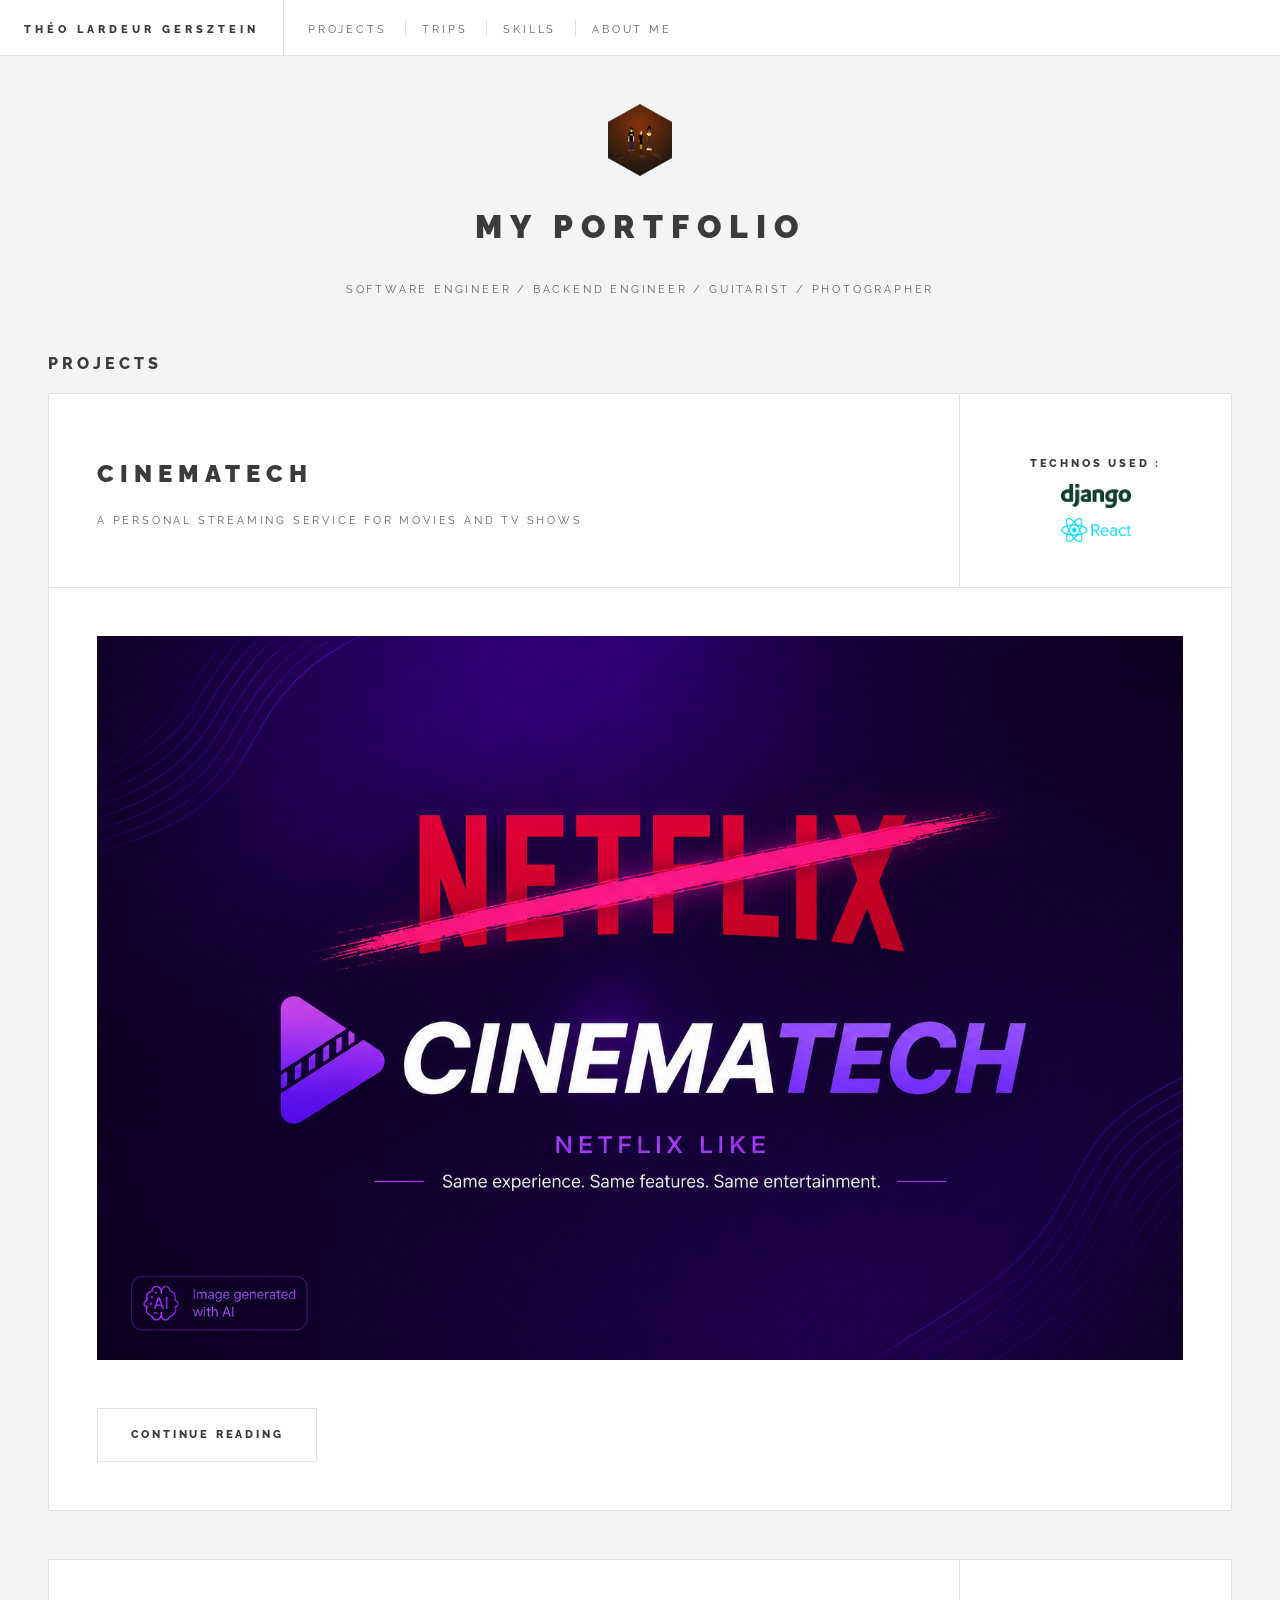
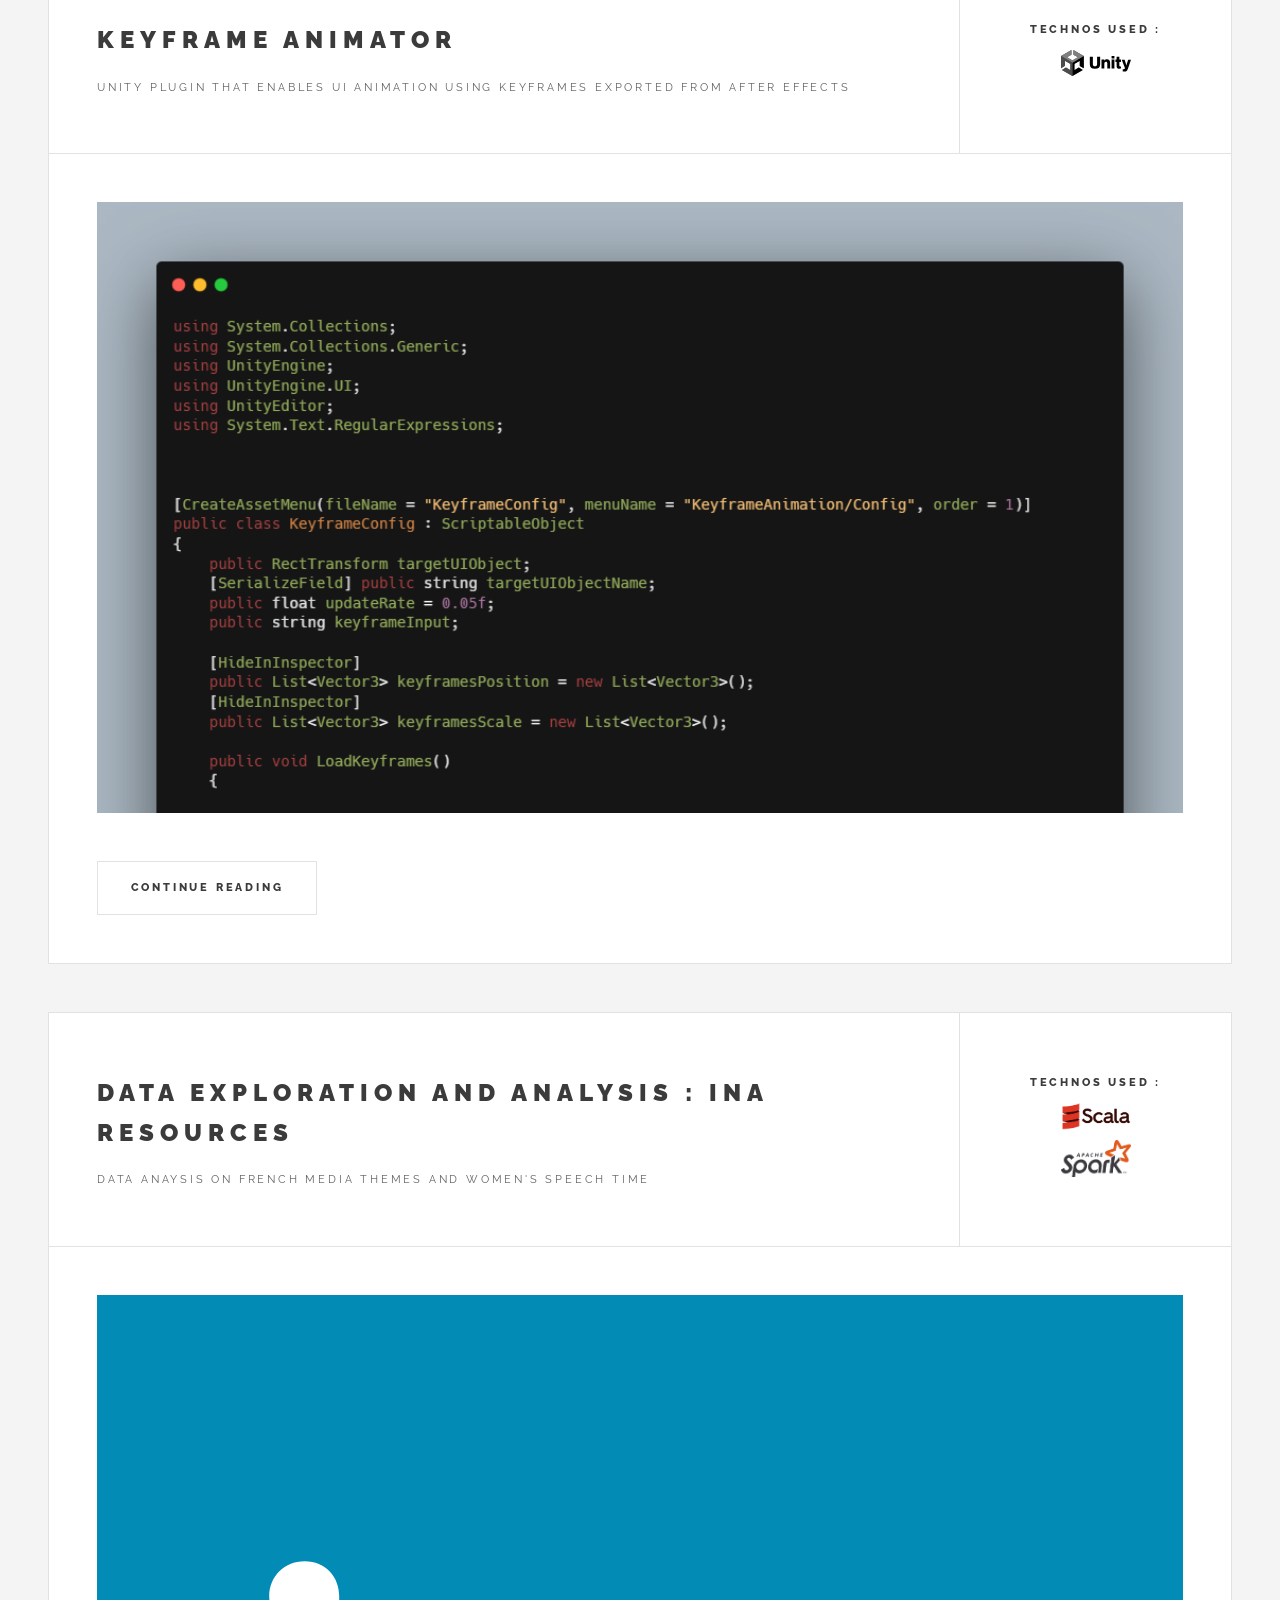
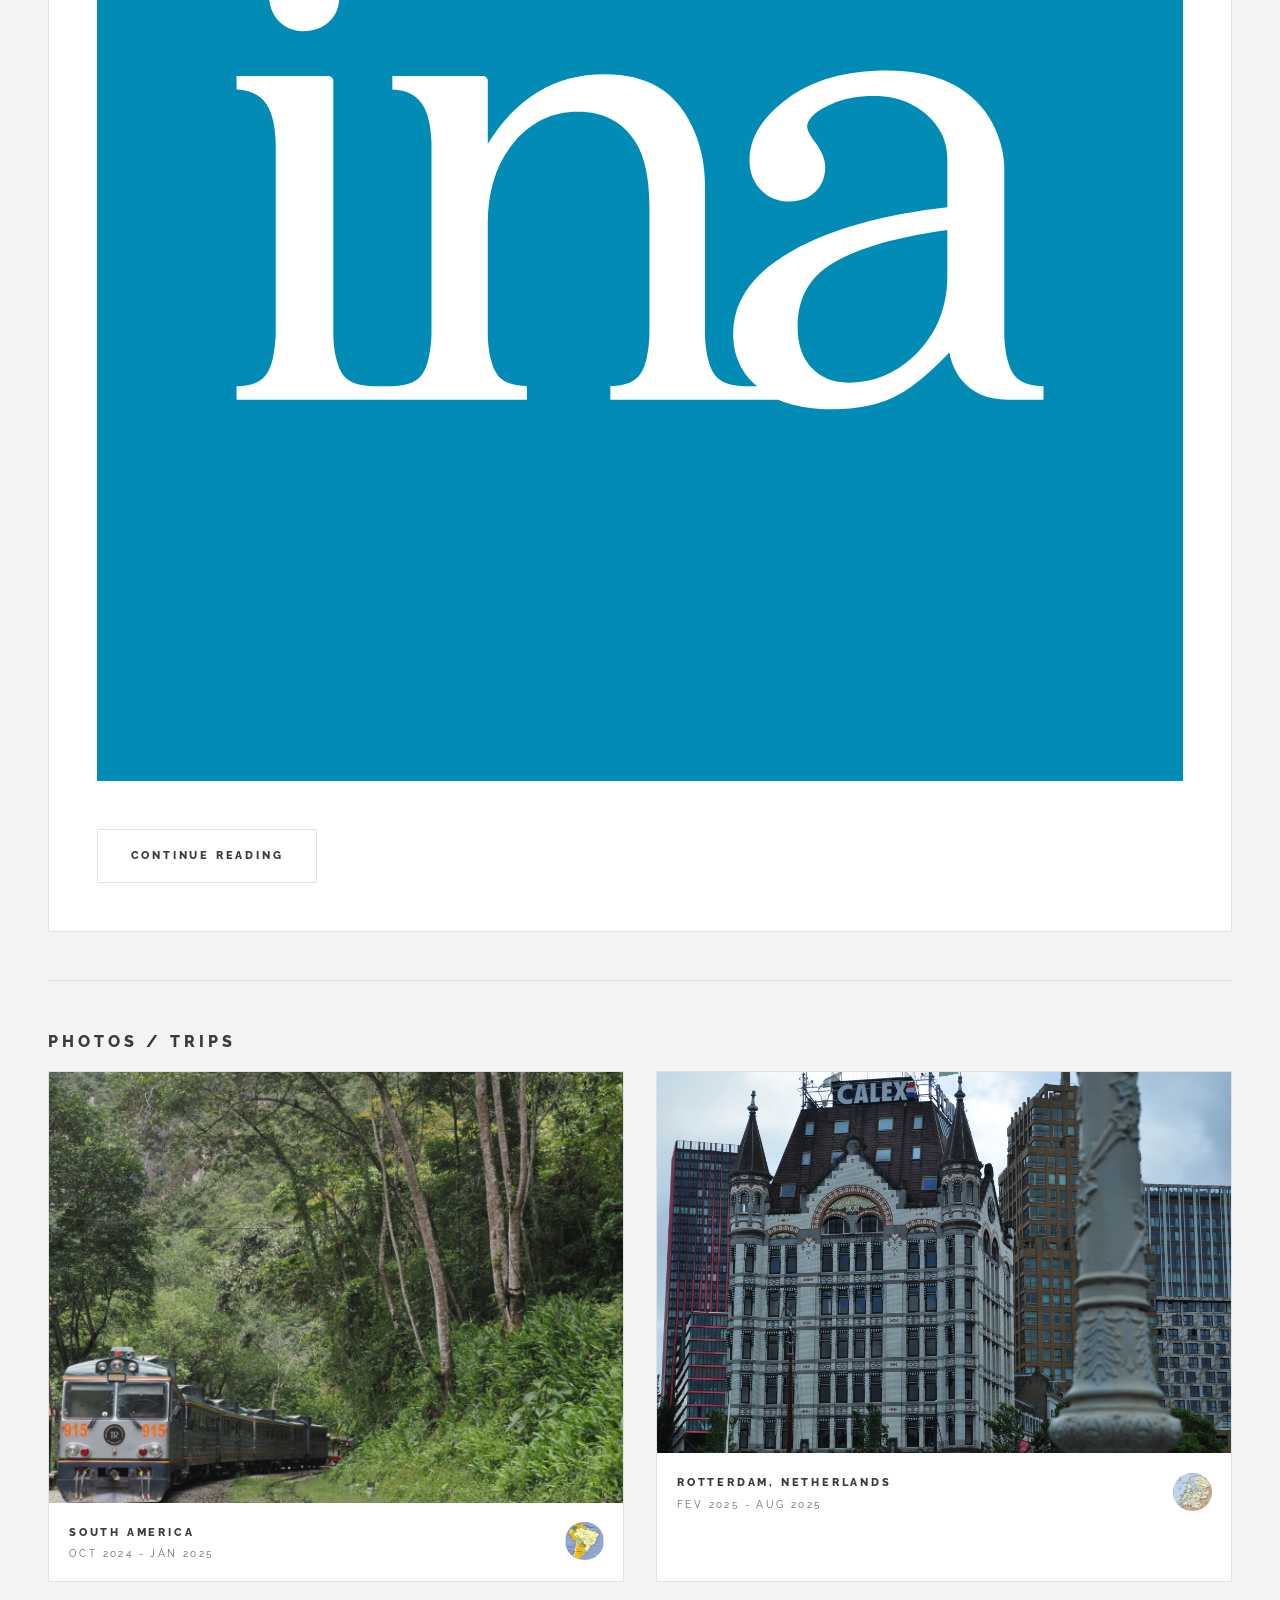
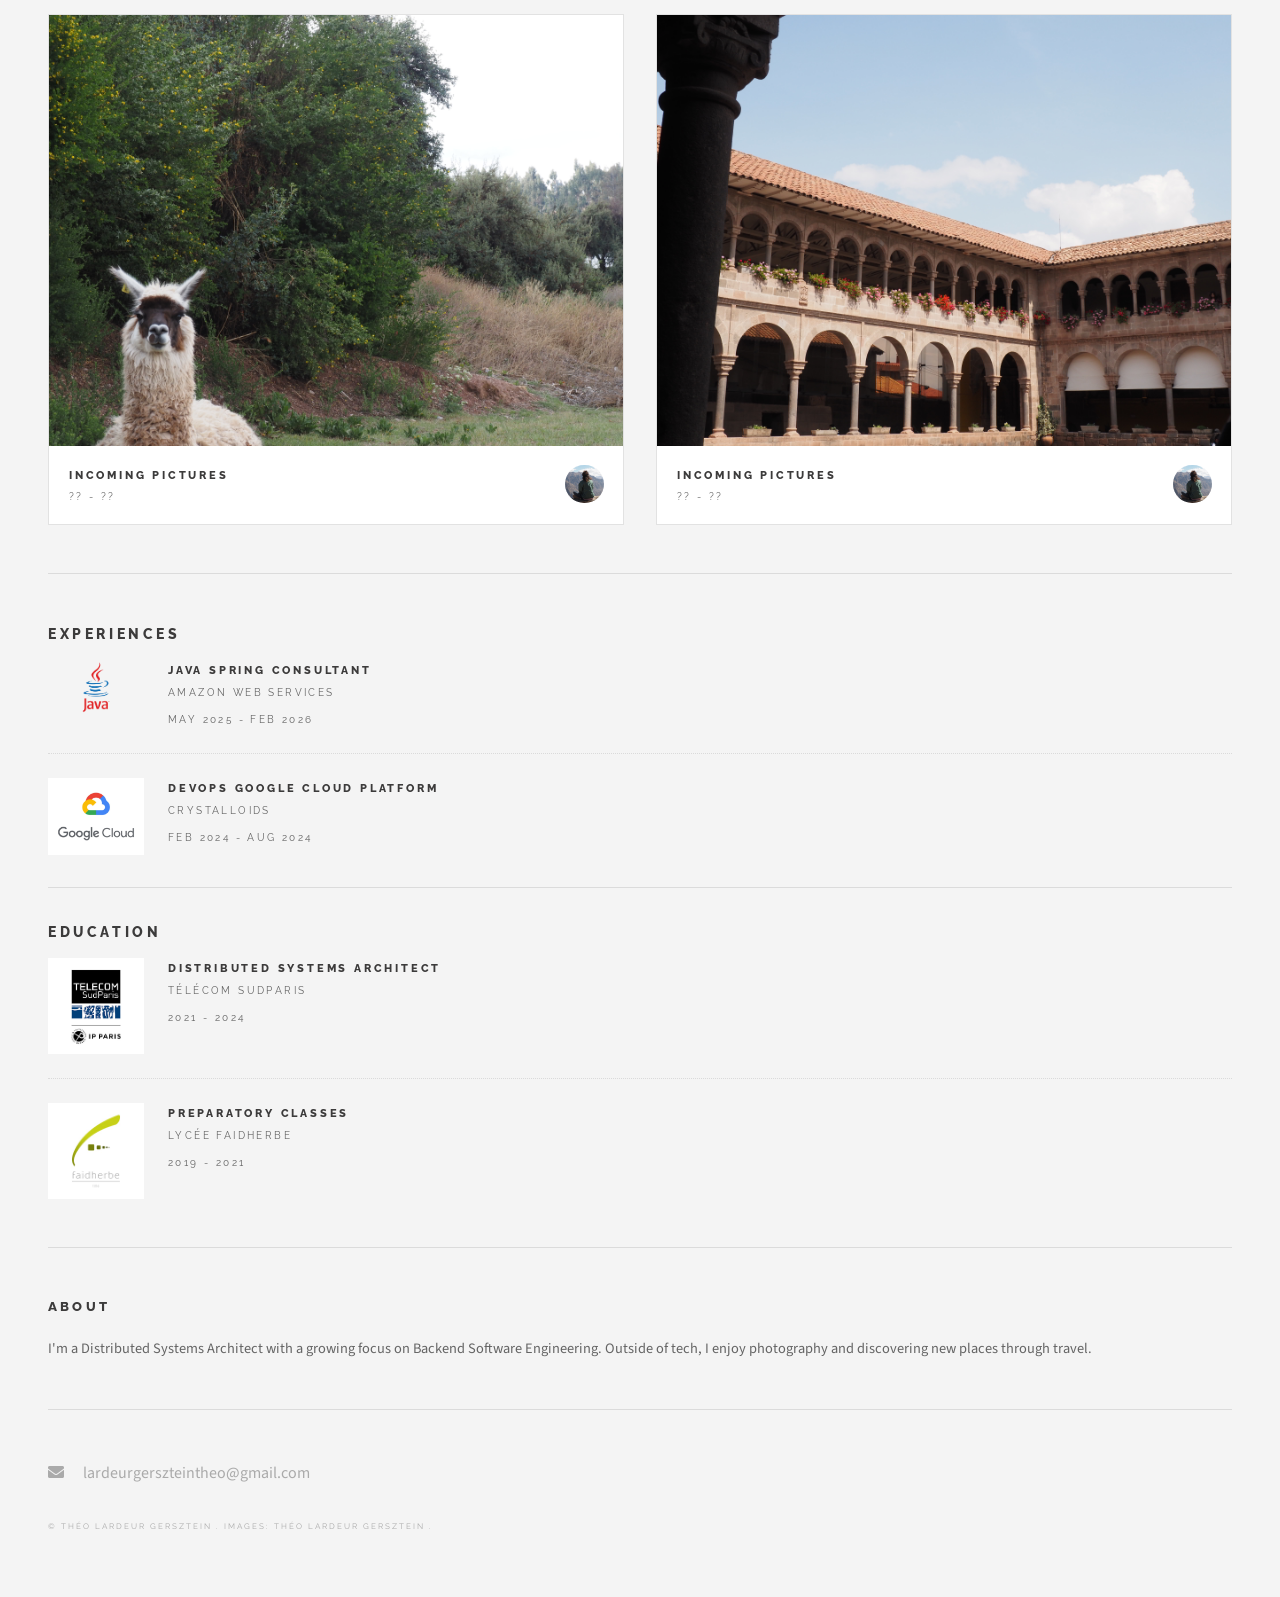
==== commit f2add285: "Experience/Education + About sections" ====
--- a/index.html
+++ b/index.html
@@ -115,10 +115,12 @@
 
 
 			<!-- Pagination -->
+			<!--
 			<ul class="actions pagination">
 				<li><a href="" class="disabled button large previous">Previous Page</a></li>
 				<li><a href="#" class="button large next">Next Page</a></li>
 			</ul>
+		-->
 
 		</div>
 
@@ -153,31 +155,31 @@
 					<!-- Mini Post -->
 					<article class="mini-post">
 						<header>
-							<h3><a href="single.html">Rotterdam, Netherlands</a></h3>
-							<time class="published">Fev - August 2025</time>
+							<h3><a href="#">Rotterdam, Netherlands</a></h3>
+							<time class="published">Fev 2025 - Aug 2025</time>
 							<a href="#" class="author"><img src="images/netherlands.jpg" alt="" /></a>
 						</header>
-						<a href="single.html" class="image"><img src="images/pic04.jpg" alt="" /></a>
-					</article>
-
-					<!-- Mini Post -->
-					<article class="mini-post">
-						<header>
-							<h3><a href="single.html">Odio congue mattis</a></h3>
-							<time class="published">October 18, 2015</time>
+						<a href="#" class="image"><img src="images/pic04.jpg" alt="" /></a>
+					</article>
+
+					<!-- Mini Post -->
+					<article class="mini-post">
+						<header>
+							<h3><a href="#">Incoming Pictures</a></h3>
+							<time class="published">?? - ??</time>
 							<a href="#" class="author"><img src="images/avatar.jpg" alt="" /></a>
 						</header>
-						<a href="single.html" class="image"><img src="images/southAmerica/pic06.jpg" alt="" /></a>
-					</article>
-
-					<!-- Mini Post -->
-					<article class="mini-post">
-						<header>
-							<h3><a href="single.html">Enim nisl veroeros</a></h3>
-							<time class="published">October 17, 2015</time>
+						<a href="#" class="image"><img src="images/southAmerica/pic06.jpg" alt="" /></a>
+					</article>
+
+					<!-- Mini Post -->
+					<article class="mini-post">
+						<header>
+							<h3><a href="#">Incoming Pictures</a></h3>
+							<time class="published">?? - ??</time>
 							<a href="#" class="author"><img src="images/avatar.jpg" alt="" /></a>
 						</header>
-						<a href="single.html" class="image"><img src="images/southAmerica/pic05.jpg" alt="" /></a>
+						<a href="#" class="image"><img src="images/southAmerica/pic05.jpg" alt="" /></a>
 					</article>
 
 				</div>
@@ -185,77 +187,77 @@
 
 			<!-- Posts List -->
 			<section>
+				<h3>Experiences</h3>
 				<ul class="posts">
 					<li>
 						<article>
 							<header>
-								<h3><a href="single.html">Lorem ipsum fermentum ut nisl vitae</a></h3>
-								<time class="published" datetime="2015-10-20">October 20, 2015</time>
+								<h3>Java Spring Consultant</h3>
+								<time class="published">Amazon Web Services</time>
+								<time class="published">May 2025 - Feb 2026</time>
 							</header>
-							<a href="single.html" class="image"><img src="images/southAmerica/pic08.jpg" alt="" /></a>
+							<img class="image" src="images/java.png" alt="" />
 						</article>
 					</li>
 					<li>
 						<article>
 							<header>
-								<h3><a href="single.html">Convallis maximus nisl mattis nunc id lorem</a></h3>
-								<time class="published" datetime="2015-10-15">October 15, 2015</time>
+								<h3>DevOps Google Cloud Platform</h3>
+								<time class="published">Crystalloids</time>
+								<time class="published">Feb 2024 - Aug 2024</time>
 							</header>
-							<a href="single.html" class="image"><img src="images/southAmerica/pic09.jpg" alt="" /></a>
+							<img class="image" src="images/gcp.jpg" alt="" />
 						</article>
 					</li>
-					<li>
-						<article>
-							<header>
-								<h3><a href="single.html">Euismod amet placerat vivamus porttitor</a></h3>
-								<time class="published" datetime="2015-10-10">October 10, 2015</time>
-							</header>
-							<a href="single.html" class="image"><img src="images/southAmerica/pic10.jpg" alt="" /></a>
-						</article>
-					</li>
-					<li>
-						<article>
-							<header>
-								<h3><a href="single.html">Magna enim accumsan tortor cursus ultricies</a></h3>
-								<time class="published" datetime="2015-10-08">October 8, 2015</time>
-							</header>
-							<a href="single.html" class="image"><img src="images/southAmerica/pic11.jpg" alt="" /></a>
-						</article>
-					</li>
-					<li>
-						<article>
-							<header>
-								<h3><a href="single.html">Congue ullam corper lorem ipsum dolor</a></h3>
-								<time class="published" datetime="2015-10-06">October 7, 2015</time>
-							</header>
-							<a href="single.html" class="image"><img src="images/southAmerica/pic12.jpg" alt="" /></a>
-						</article>
-					</li>
-				</ul>
+
+					<hr>
+					<h3>Education</h3>
+					<ul class="posts">
+						<li>
+							<article>
+								<header>
+									<h3>Distributed Systems Architect</h3>
+									<time class="published">Télécom SudParis</time>
+									<time class="published">2021 - 2024</time>
+								</header>
+								<img class="image" src="images/tsp.jpg" alt="" />
+							</article>
+						</li>
+						<li>
+							<article>
+								<header>
+									<h3>Preparatory Classes</h3>
+									<time class="published">Lycée Faidherbe</time>
+									<time class="published">2019 - 2021</time>
+								</header>
+								<img class="image" src="images/faidherbe.jpg" alt="" />
+							</article>
+						</li>
+					</ul>
 			</section>
 
 			<!-- About -->
 			<section class="blurb">
 				<h2>About</h2>
-				<p>Mauris neque quam, fermentum ut nisl vitae, convallis maximus nisl. Sed mattis nunc id lorem euismod
-					amet placerat. Vivamus porttitor magna enim, ac accumsan tortor cursus at phasellus sed ultricies.
+				<p>I'm a Distributed Systems Architect with a growing focus on Backend Software Engineering.
+					Outside of tech, I enjoy photography and discovering new places through travel.
 				</p>
+				<!--
 				<ul class="actions">
 					<li><a href="#" class="button">Learn More</a></li>
 				</ul>
+				-->
 			</section>
 
 			<!-- Footer -->
 			<section id="footer">
 				<ul class="icons">
-					<li><a href="#" class="icon brands fa-twitter"><span class="label">Twitter</span></a></li>
-					<li><a href="#" class="icon brands fa-facebook-f"><span class="label">Facebook</span></a></li>
-					<li><a href="#" class="icon brands fa-instagram"><span class="label">Instagram</span></a></li>
-					<li><a href="#" class="icon solid fa-rss"><span class="label">RSS</span></a></li>
 					<li><a href="#" class="icon solid fa-envelope"><span class="label">Email</span></a></li>
+					<li>
+						<a href="mailto:lardeurgerszteintheo@gmail.com">lardeurgerszteintheo@gmail.com</a>
+					</li>
 				</ul>
-				<p class="copyright">&copy; Untitled. Design: <a href="http://html5up.net">HTML5 UP</a>. Images: <a
-						href="http://unsplash.com">Unsplash</a>.</p>
+				<p class="copyright">&copy; Théo Lardeur Gersztein . Images: Théo Lardeur Gersztein .</p>
 			</section>
 
 		</section>
--- a/assets/css/main.css
+++ b/assets/css/main.css
@@ -2780,7 +2780,8 @@
 	display: block;
 	margin-right: 1.5em;
 	min-width: 4em;
-	width: 4em;
+	width: 6em;
+
 }
 
 ul.posts article .image img {
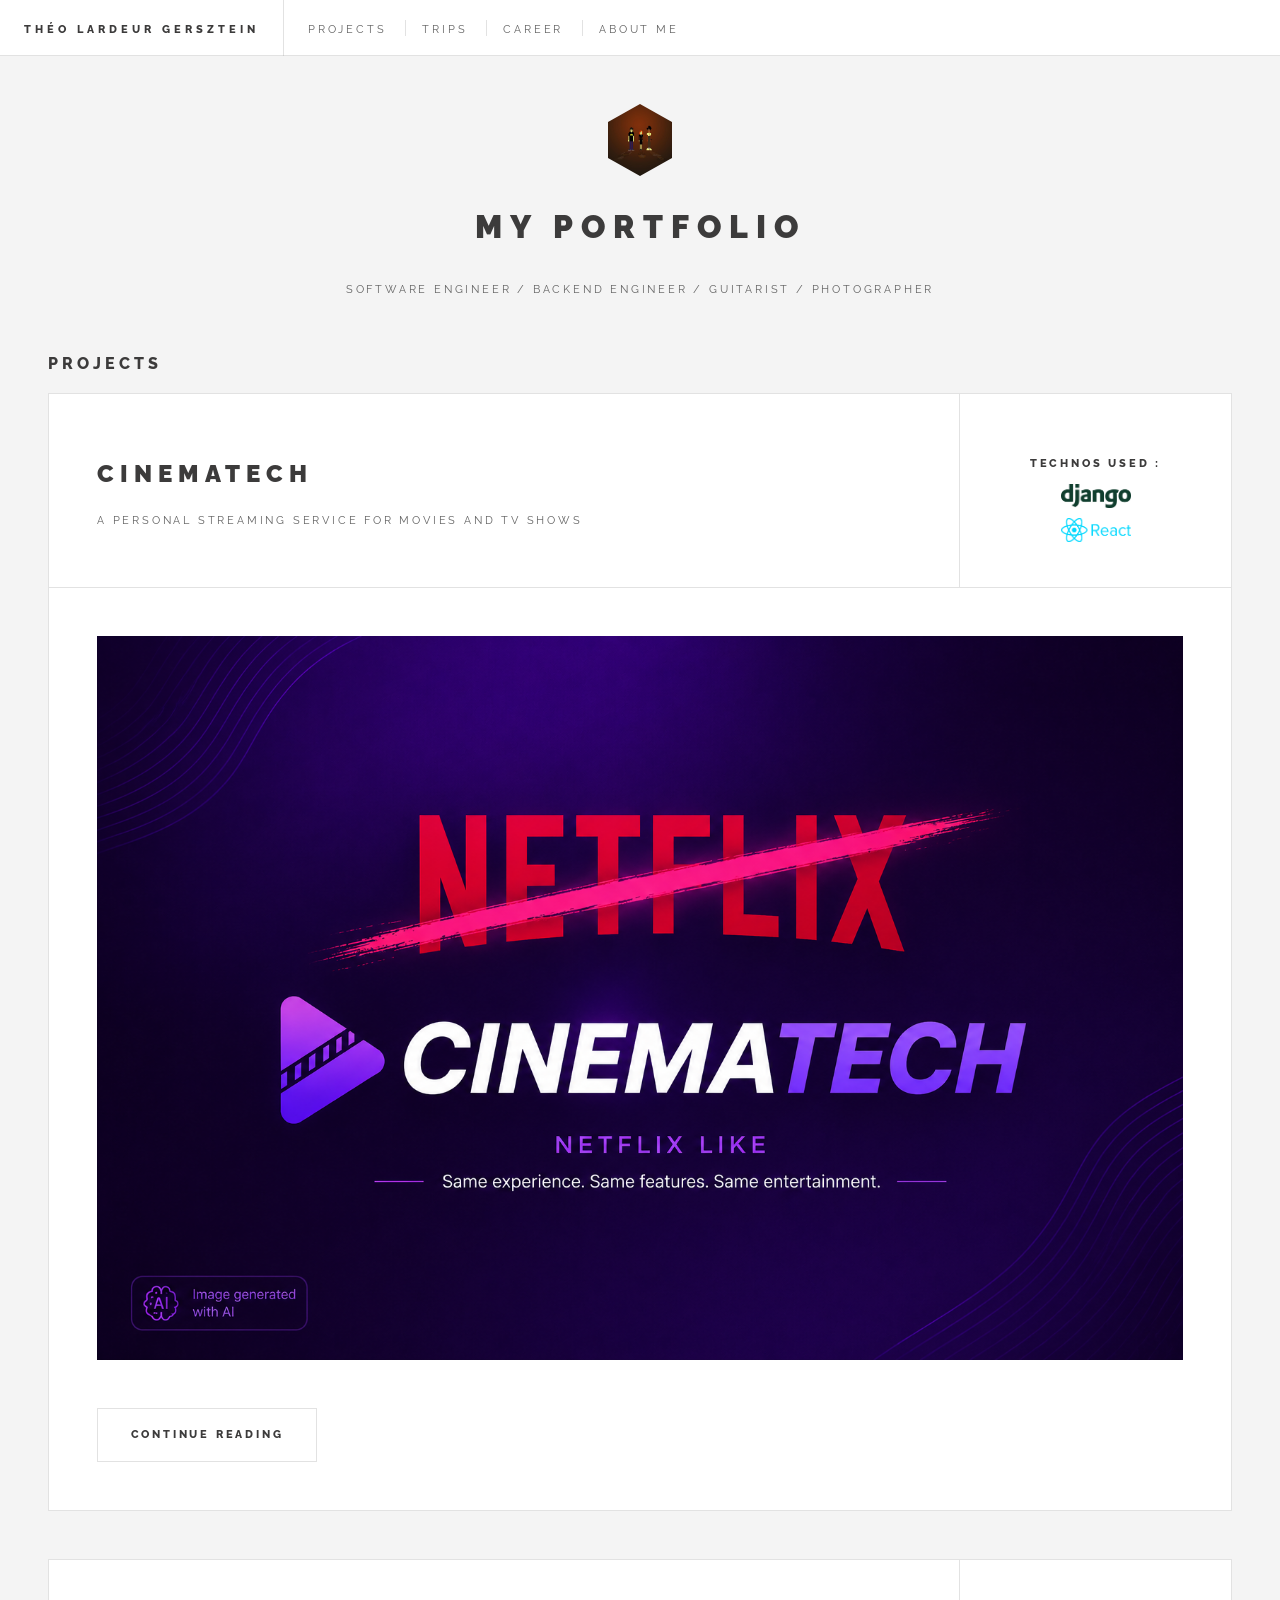
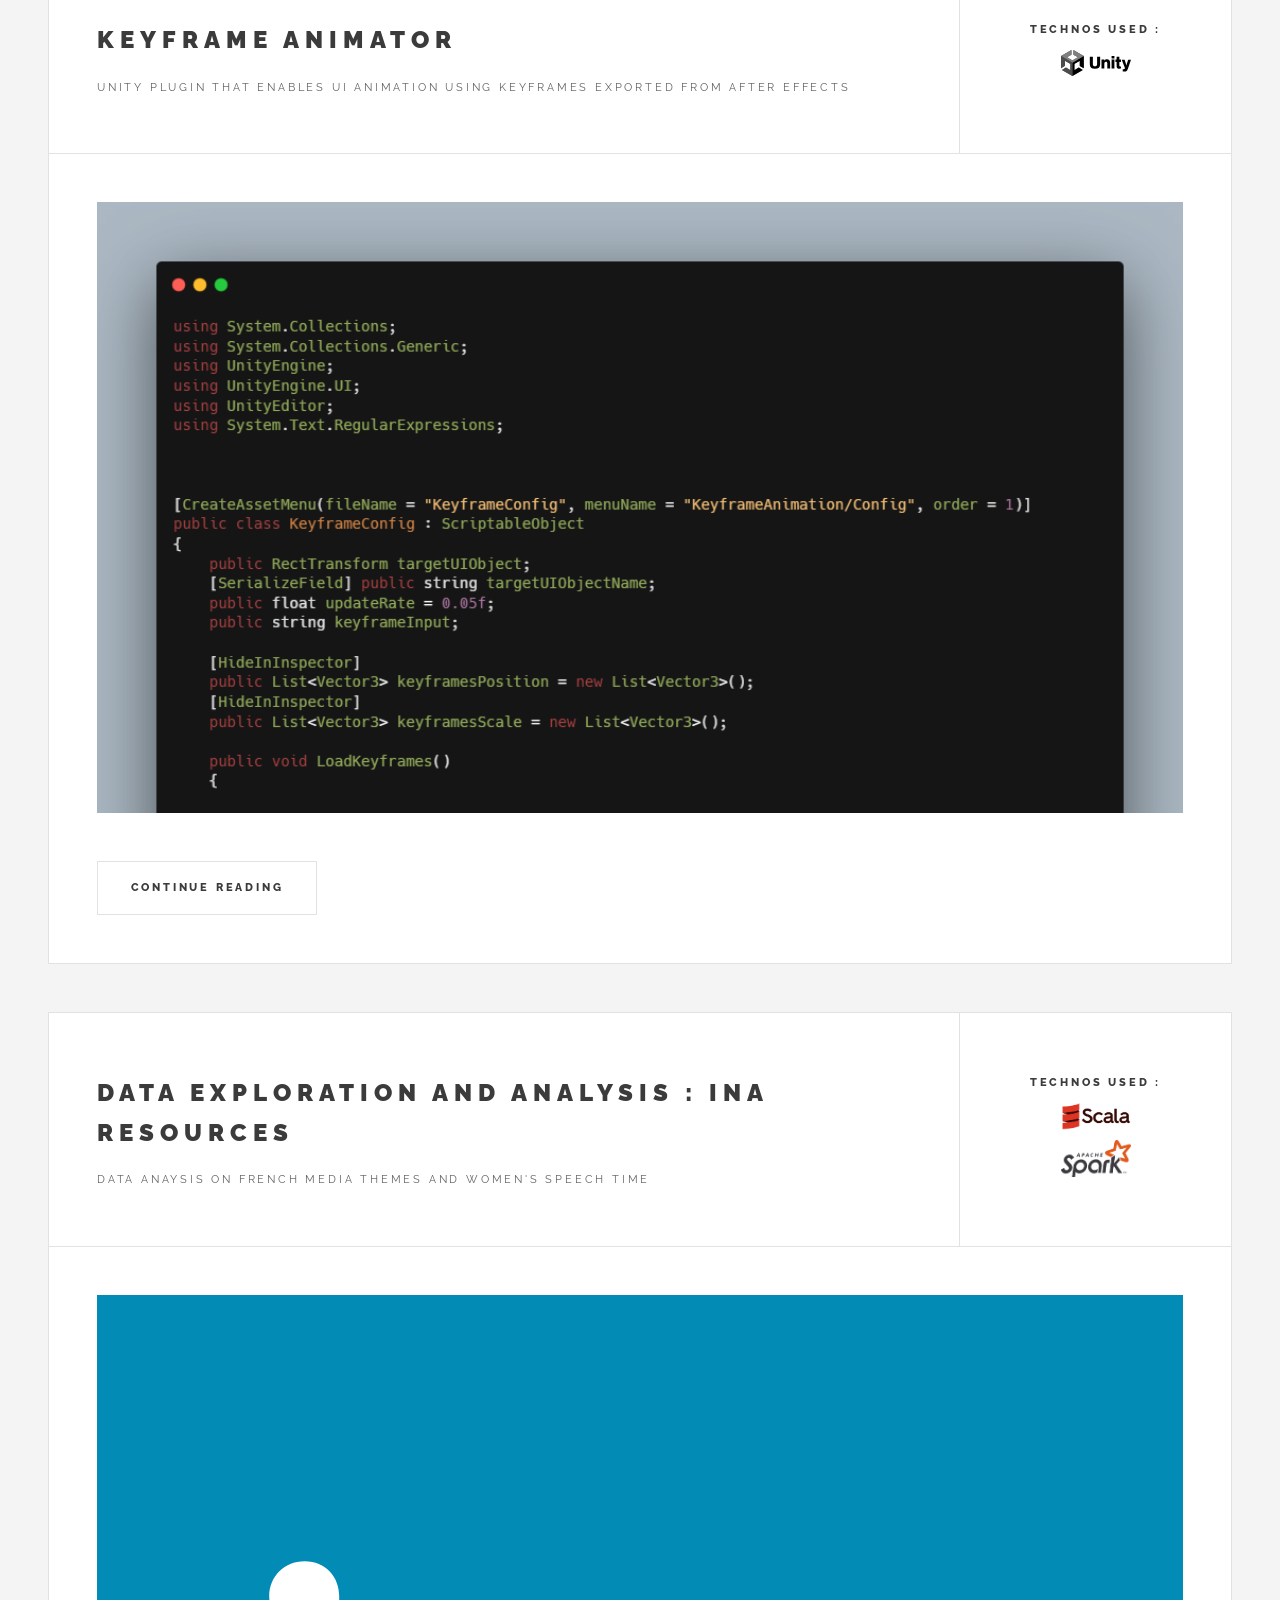
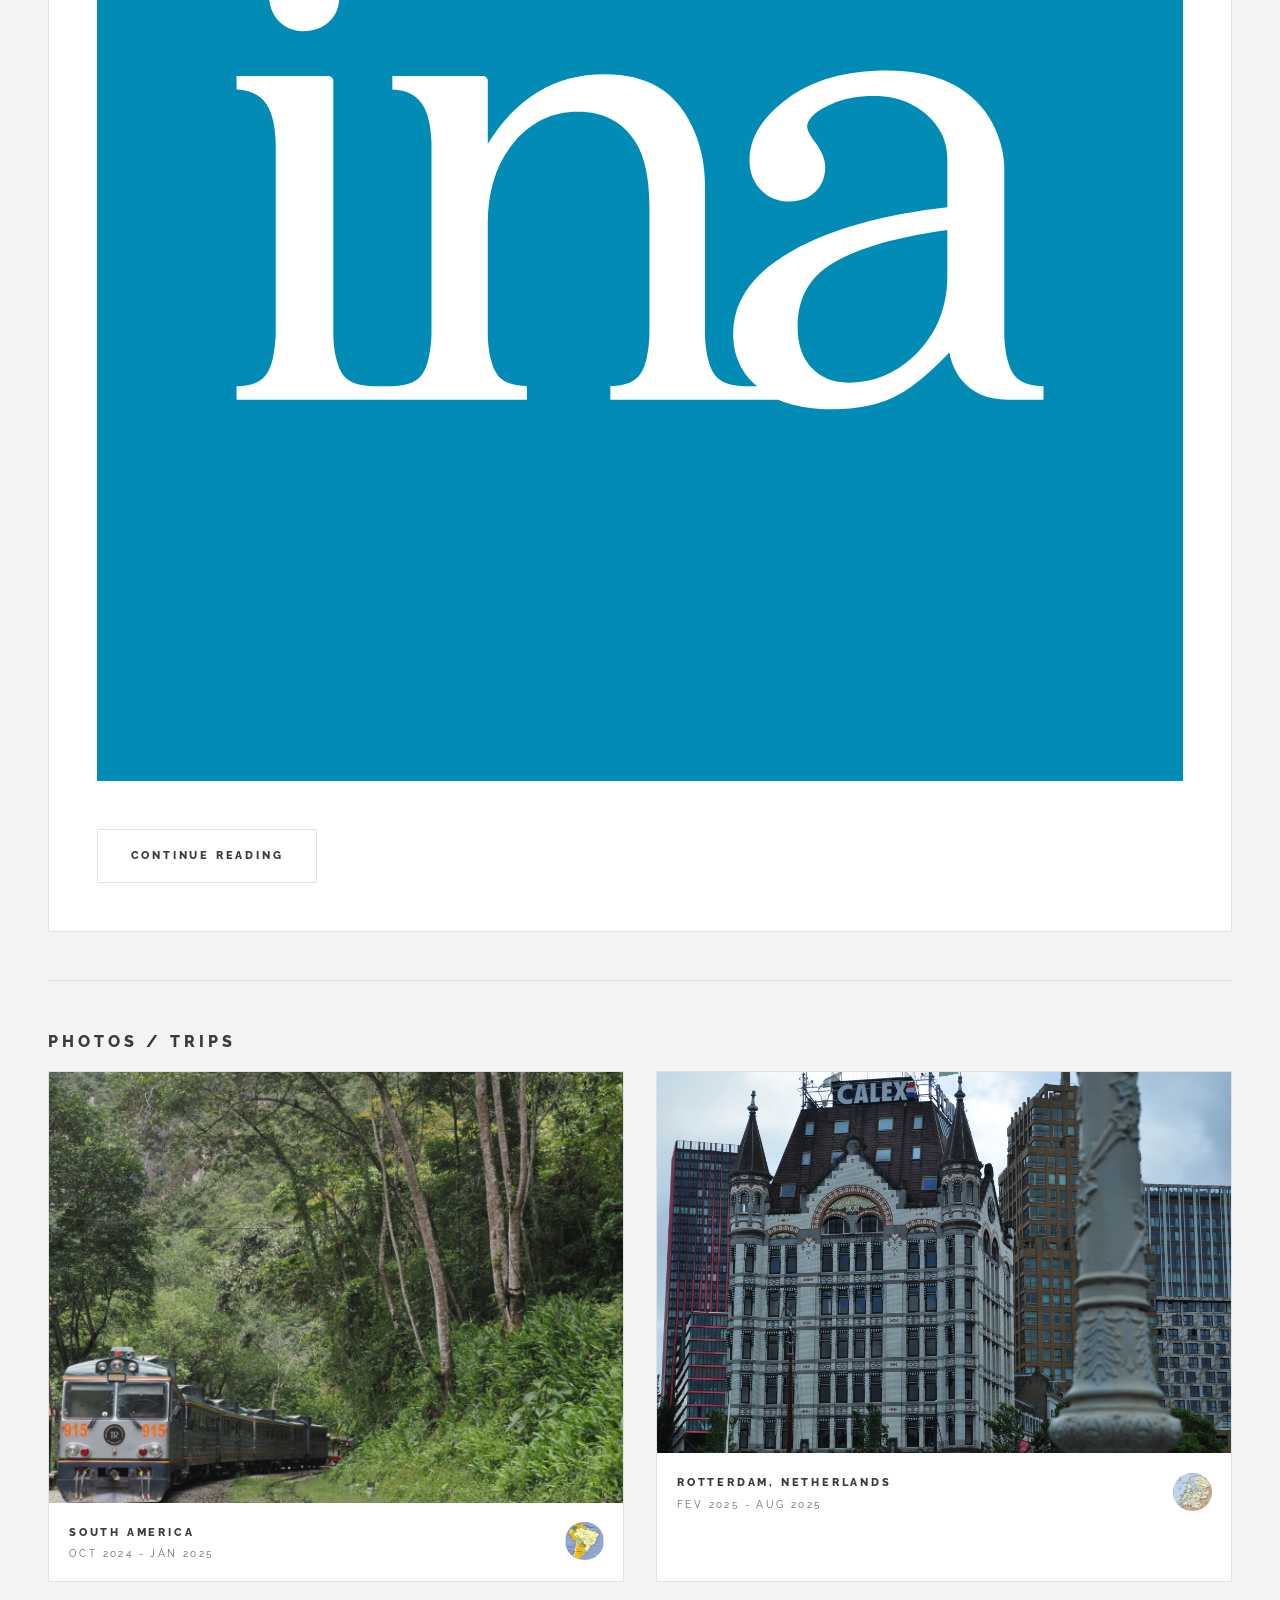
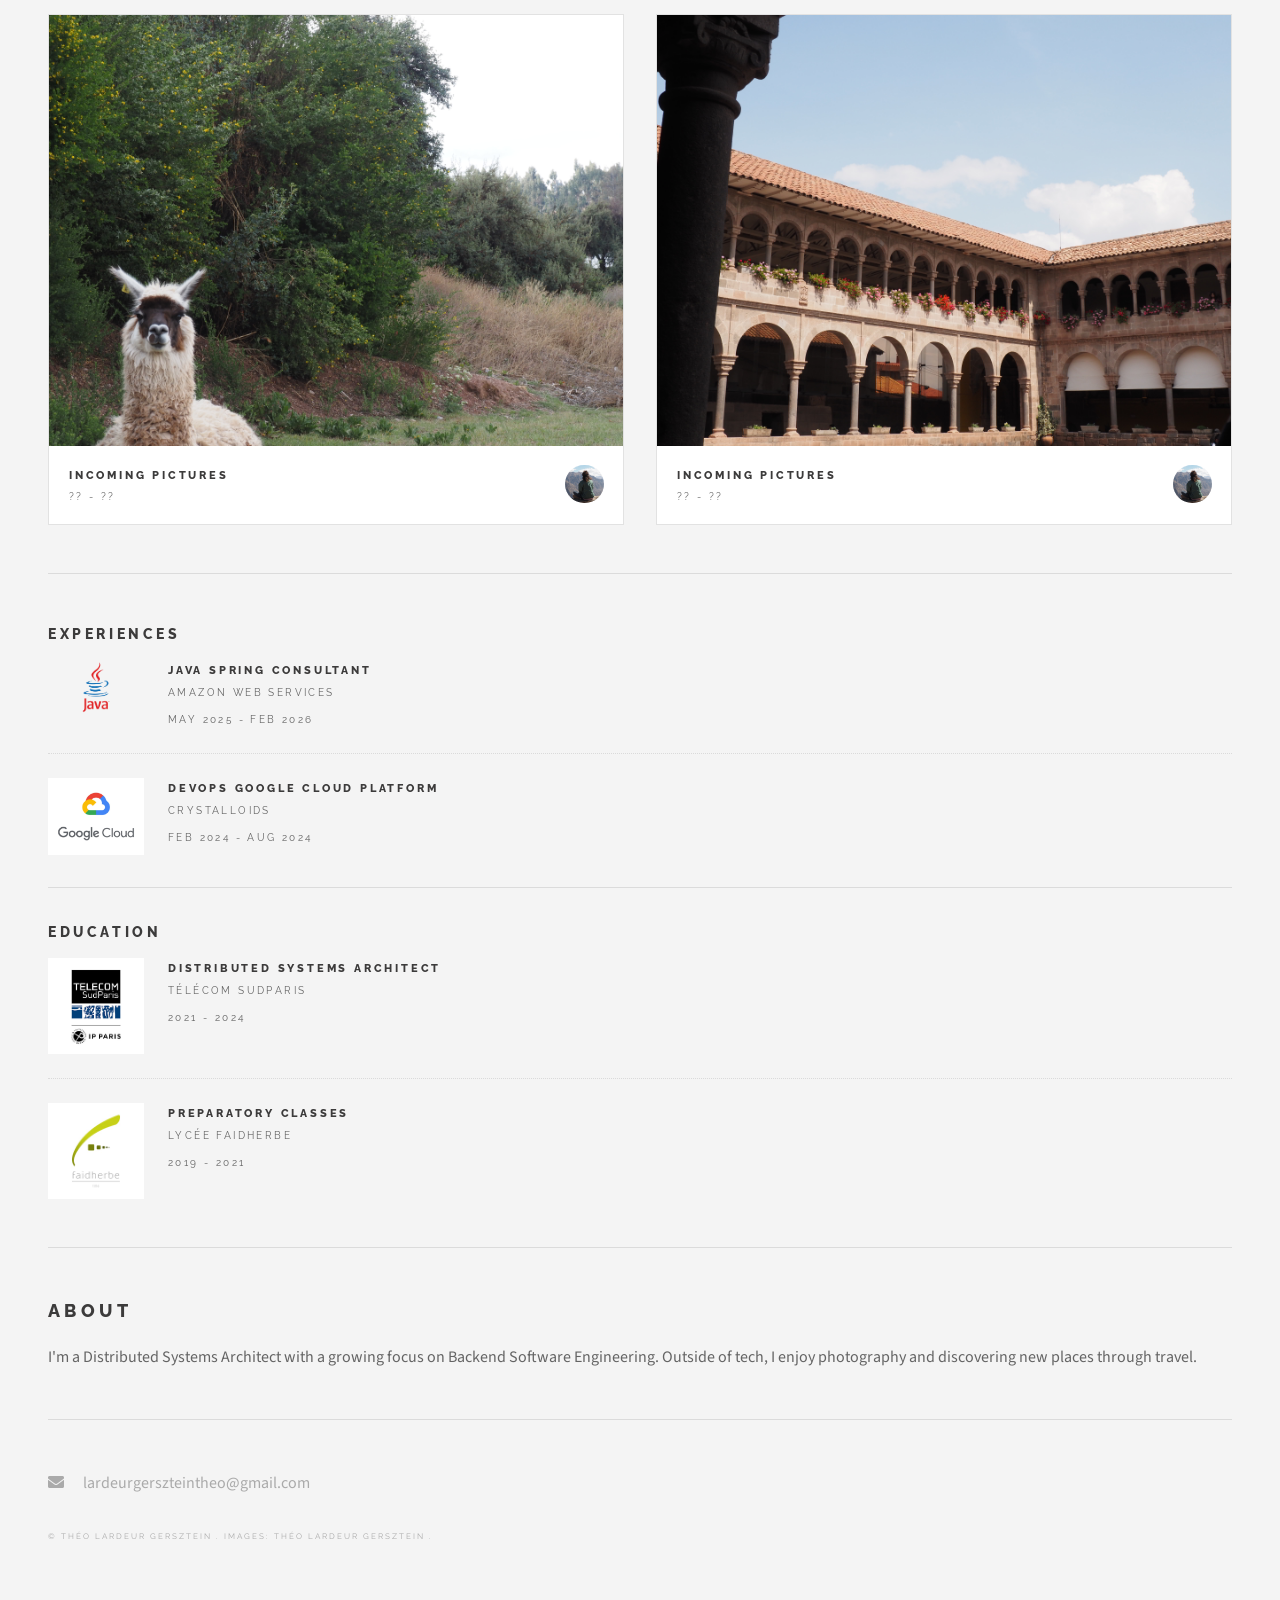
==== commit 321c73ad: "Fix header" ====
--- a/index.html
+++ b/index.html
@@ -29,80 +29,81 @@
 				});
 		</script>
 
-		<!-- Main -->
-		<div id="main">
-			<h1>Projects</h1>
-
-			<!-- Post -->
-			<article class="post">
-				<header>
-					<div class="title">
-						<h2><a href="cinematech.html">Cinematech</a></h2>
-						<p>A personal streaming service for movies and tv shows</p>
-					</div>
-					<div class="meta">
-						<h4 class="name">Technos used : </h4>
-						<div class="technos">
-							<img src="images/django.png" alt="" />
-							<img src="images/react.png" alt="" />
-						</div>
-				</header>
-				<a href="cinematech.html" class="image featured"><img src="images/cinematech/cinematech.png"
-						alt="" /></a>
-				<footer>
-					<ul class="actions">
-						<li><a href="cinematech.html" class="button large">Continue Reading</a></li>
-					</ul>
-				</footer>
-			</article>
-
-
-			<article class="post">
-				<header>
-					<div class="title">
-						<h2><a href="keyframe.html">Keyframe Animator</a></h2>
-						<p>Unity plugin that enables UI animation using keyframes exported from After Effects</p>
-					</div>
-					<div class="meta">
-						<h4 class="name">Technos used : </h4>
-						<div class="technos">
-							<img src="images/unity.svg" alt="" />
-						</div>
-
-					</div>
-				</header>
-				<a href="keyframe.html" class="image featured"><img src="images/code.png" alt="" /></a>
-				<footer>
-					<ul class="actions">
-						<li><a href="keyframe.html" class="button large">Continue Reading</a></li>
-					</ul>
-				</footer>
-			</article>
-
-			<article class="post">
-				<header>
-					<div class="title">
-						<h2><a href="ina.html">Data Exploration and Analysis : INA Resources </a></h2>
-						<p>Data anaysis on French media themes and women's speech time</p>
-					</div>
-					<div class="meta">
-						<h4 class="name">Technos used : </h4>
-						<div class="technos">
-							<img src="images/scala.webp" alt="" />
-							<img src="images/spark.png" alt="" />
-						</div>
-
-					</div>
-				</header>
-				<a href="ina.html" class="image featured"><img src="images/ina.svg" alt="" /></a>
-				<footer>
-					<ul class="actions">
-						<li><a href="ina.html" class="button large">Continue Reading</a></li>
-					</ul>
-				</footer>
-			</article>
-
-			<!--
+		<section id="projects">
+			<!-- Main -->
+			<div id="main">
+				<h1>Projects</h1>
+
+				<!-- Post -->
+				<article class="post">
+					<header>
+						<div class="title">
+							<h2><a href="cinematech.html">Cinematech</a></h2>
+							<p>A personal streaming service for movies and tv shows</p>
+						</div>
+						<div class="meta">
+							<h4 class="name">Technos used : </h4>
+							<div class="technos">
+								<img src="images/django.png" alt="" />
+								<img src="images/react.png" alt="" />
+							</div>
+					</header>
+					<a href="cinematech.html" class="image featured"><img src="images/cinematech/cinematech.png"
+							alt="" /></a>
+					<footer>
+						<ul class="actions">
+							<li><a href="cinematech.html" class="button large">Continue Reading</a></li>
+						</ul>
+					</footer>
+				</article>
+
+
+				<article class="post">
+					<header>
+						<div class="title">
+							<h2><a href="keyframe.html">Keyframe Animator</a></h2>
+							<p>Unity plugin that enables UI animation using keyframes exported from After Effects</p>
+						</div>
+						<div class="meta">
+							<h4 class="name">Technos used : </h4>
+							<div class="technos">
+								<img src="images/unity.svg" alt="" />
+							</div>
+
+						</div>
+					</header>
+					<a href="keyframe.html" class="image featured"><img src="images/code.png" alt="" /></a>
+					<footer>
+						<ul class="actions">
+							<li><a href="keyframe.html" class="button large">Continue Reading</a></li>
+						</ul>
+					</footer>
+				</article>
+
+				<article class="post">
+					<header>
+						<div class="title">
+							<h2><a href="ina.html">Data Exploration and Analysis : INA Resources </a></h2>
+							<p>Data anaysis on French media themes and women's speech time</p>
+						</div>
+						<div class="meta">
+							<h4 class="name">Technos used : </h4>
+							<div class="technos">
+								<img src="images/scala.webp" alt="" />
+								<img src="images/spark.png" alt="" />
+							</div>
+
+						</div>
+					</header>
+					<a href="ina.html" class="image featured"><img src="images/ina.svg" alt="" /></a>
+					<footer>
+						<ul class="actions">
+							<li><a href="ina.html" class="button large">Continue Reading</a></li>
+						</ul>
+					</footer>
+				</article>
+
+				<!--
 			<div id="template"> </div>
 			<script>
 				fetch("template.html")
@@ -114,15 +115,16 @@
 			-->
 
 
-			<!-- Pagination -->
-			<!--
+				<!-- Pagination -->
+				<!--
 			<ul class="actions pagination">
 				<li><a href="" class="disabled button large previous">Previous Page</a></li>
 				<li><a href="#" class="button large next">Next Page</a></li>
 			</ul>
 		-->
 
-		</div>
+			</div>
+		</section>
 
 		<!-- Sidebar -->
 		<section id="sidebar">
@@ -137,7 +139,7 @@
 			</section>
 
 			<!-- Mini Posts -->
-			<section>
+			<section id="trips">
 				<h1>Photos / Trips</h1>
 
 				<div class="mini-posts">
@@ -155,11 +157,12 @@
 					<!-- Mini Post -->
 					<article class="mini-post">
 						<header>
-							<h3><a href="#">Rotterdam, Netherlands</a></h3>
+							<h3><a href="rotterdam.html">Rotterdam, Netherlands</a></h3>
 							<time class="published">Fev 2025 - Aug 2025</time>
-							<a href="#" class="author"><img src="images/netherlands.jpg" alt="" /></a>
-						</header>
-						<a href="#" class="image"><img src="images/pic04.jpg" alt="" /></a>
+							<a href="rotterdam.html" class="author"><img src="images/rotterdam/netherlands.jpg"
+									alt="" /></a>
+						</header>
+						<a href="rotterdam.html" class="image"><img src="images/rotterdam/pic04.jpg" alt="" /></a>
 					</article>
 
 					<!-- Mini Post -->
@@ -186,7 +189,7 @@
 			</section>
 
 			<!-- Posts List -->
-			<section>
+			<section id="career">
 				<h3>Experiences</h3>
 				<ul class="posts">
 					<li>
@@ -237,7 +240,7 @@
 			</section>
 
 			<!-- About -->
-			<section class="blurb">
+			<section id="about">
 				<h2>About</h2>
 				<p>I'm a Distributed Systems Architect with a growing focus on Backend Software Engineering.
 					Outside of tech, I enjoy photography and discovering new places through travel.
--- a/assets/css/main.css
+++ b/assets/css/main.css
@@ -110,6 +110,17 @@
 	display: block;
 }
 
+#projects,
+#trips,
+#career,
+#about {
+	scroll-margin-top: 80px;
+}
+
+html {
+	scroll-behavior: smooth;
+}
+
 body {
 	line-height: 1;
 }
